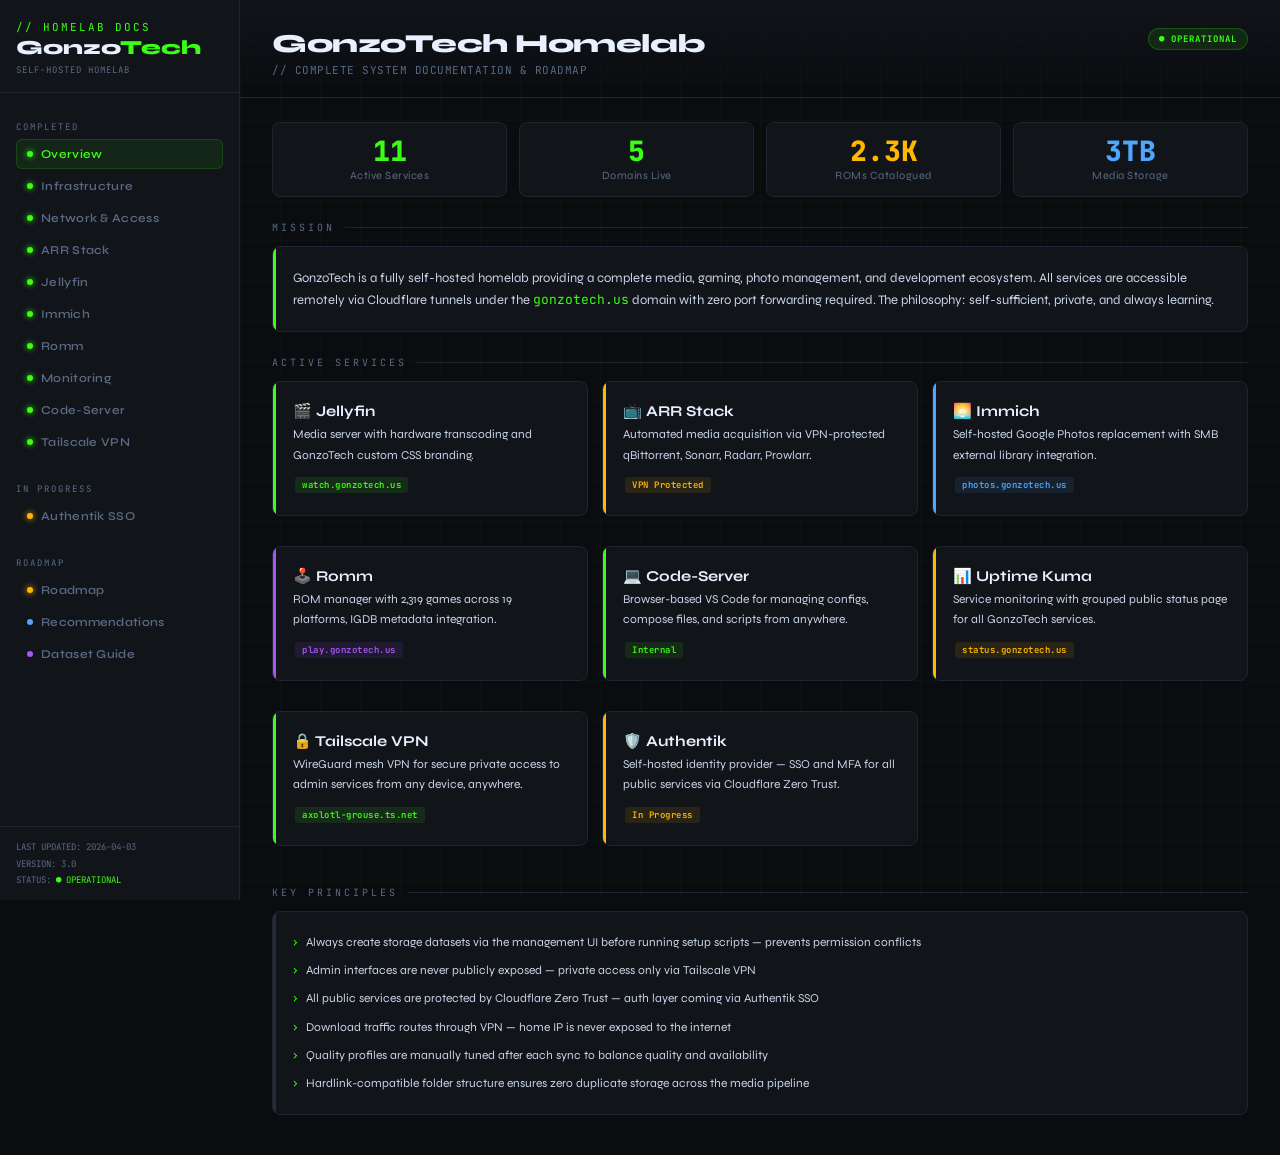
==== index.html @ 6c5a2a6c "Update Tailscale VPN details in index.html" ====
<!DOCTYPE html>
<html>
<head>
<meta charset="UTF-8">
<style>
  @import url('https://fonts.googleapis.com/css2?family=JetBrains+Mono:wght@300;400;600;700&family=Syne:wght@400;600;700;800&display=swap');

  :root {
    --bg: #0a0c10;
    --surface: #111419;
    --surface2: #181c23;
    --border: #1e2430;
    --border2: #252d3d;
    --green: #39ff14;
    --green-dim: #1a7a06;
    --amber: #ffb700;
    --amber-dim: #7a5500;
    --blue: #4da6ff;
    --blue-dim: #1a4a7a;
    --red: #ff4757;
    --purple: #a855f7;
    --text: #c9d4e8;
    --text-dim: #5a6a85;
    --text-bright: #e8f0ff;
    --radius: 6px;
  }

  * { margin: 0; padding: 0; box-sizing: border-box; }
  
  body {
    background: var(--bg);
    color: var(--text);
    font-family: 'Syne', sans-serif;
    min-height: 100vh;
    overflow-x: hidden;
  }

  body::before {
    content: '';
    position: fixed;
    inset: 0;
    background-image: 
      linear-gradient(rgba(61,255,20,0.03) 1px, transparent 1px),
      linear-gradient(90deg, rgba(61,255,20,0.03) 1px, transparent 1px);
    background-size: 40px 40px;
    pointer-events: none;
    z-index: 0;
  }

  .layout {
    display: flex;
    min-height: 100vh;
    position: relative;
    z-index: 1;
  }

  .sidebar {
    width: 240px;
    flex-shrink: 0;
    background: var(--surface);
    border-right: 1px solid var(--border);
    display: flex;
    flex-direction: column;
    position: sticky;
    top: 0;
    height: 100vh;
    overflow-y: auto;
  }

  .logo-block {
    padding: 20px 16px 16px;
    border-bottom: 1px solid var(--border);
  }

  .logo-text {
    font-family: 'JetBrains Mono', monospace;
    font-size: 11px;
    color: var(--green);
    letter-spacing: 2px;
    text-transform: uppercase;
    margin-bottom: 4px;
  }

  .logo-title {
    font-size: 20px;
    font-weight: 800;
    color: var(--text-bright);
    line-height: 1;
  }

  .logo-title span { color: var(--green); }

  .logo-sub {
    font-family: 'JetBrains Mono', monospace;
    font-size: 9px;
    color: var(--text-dim);
    margin-top: 6px;
    letter-spacing: 1px;
  }

  .hw-badge {
    margin: 12px 16px 0;
    background: var(--surface2);
    border: 1px solid var(--border2);
    border-radius: var(--radius);
    padding: 8px 10px;
    font-family: 'JetBrains Mono', monospace;
    font-size: 9px;
    color: var(--amber);
    letter-spacing: 0.5px;
    line-height: 1.6;
  }

  .nav-section { padding: 16px 16px 0; }

  .nav-label {
    font-family: 'JetBrains Mono', monospace;
    font-size: 9px;
    color: var(--text-dim);
    letter-spacing: 2px;
    text-transform: uppercase;
    margin-bottom: 6px;
  }

  .nav-item {
    display: flex;
    align-items: center;
    gap: 8px;
    padding: 7px 10px;
    border-radius: var(--radius);
    cursor: pointer;
    font-size: 12px;
    font-weight: 600;
    color: var(--text-dim);
    transition: all 0.15s;
    margin-bottom: 2px;
    letter-spacing: 0.3px;
    border: 1px solid transparent;
  }

  .nav-item:hover { background: var(--surface2); color: var(--text); }
  .nav-item.active { background: rgba(57,255,20,0.08); color: var(--green); border-color: rgba(57,255,20,0.15); }

  .nav-dot { width: 6px; height: 6px; border-radius: 50%; flex-shrink: 0; }
  .dot-green { background: var(--green); box-shadow: 0 0 6px var(--green); }
  .dot-amber { background: var(--amber); box-shadow: 0 0 6px var(--amber); }
  .dot-blue { background: var(--blue); }
  .dot-purple { background: var(--purple); }

  .sidebar-footer {
    margin-top: auto;
    padding: 12px 16px;
    border-top: 1px solid var(--border);
    font-family: 'JetBrains Mono', monospace;
    font-size: 9px;
    color: var(--text-dim);
    line-height: 1.8;
  }

  .main { flex: 1; overflow-y: auto; }

  .page { display: none; animation: fadeIn 0.2s ease; }
  .page.active { display: block; }

  @keyframes fadeIn { from { opacity: 0; transform: translateY(4px); } to { opacity: 1; transform: translateY(0); } }

  .page-header {
    padding: 28px 32px 20px;
    border-bottom: 1px solid var(--border);
    background: linear-gradient(180deg, var(--surface) 0%, transparent 100%);
    display: flex;
    align-items: flex-start;
    justify-content: space-between;
  }

  .page-title { font-size: 26px; font-weight: 800; color: var(--text-bright); letter-spacing: -0.5px; }
  .page-subtitle { font-family: 'JetBrains Mono', monospace; font-size: 11px; color: var(--text-dim); margin-top: 4px; letter-spacing: 0.5px; }

  .status-chip {
    display: inline-flex;
    align-items: center;
    gap: 5px;
    padding: 4px 10px;
    border-radius: 20px;
    font-family: 'JetBrains Mono', monospace;
    font-size: 9px;
    letter-spacing: 1px;
    text-transform: uppercase;
    font-weight: 700;
  }

  .chip-complete { background: rgba(57,255,20,0.1); color: var(--green); border: 1px solid rgba(57,255,20,0.2); }
  .chip-wip { background: rgba(255,183,0,0.1); color: var(--amber); border: 1px solid rgba(255,183,0,0.2); }
  .chip-planned { background: rgba(77,166,255,0.1); color: var(--blue); border: 1px solid rgba(77,166,255,0.2); }

  .content { padding: 24px 32px; }

  .card {
    background: var(--surface);
    border: 1px solid var(--border);
    border-radius: 8px;
    padding: 20px;
    margin-bottom: 16px;
    position: relative;
    overflow: hidden;
  }

  .card::before {
    content: '';
    position: absolute;
    left: 0; top: 0; bottom: 0;
    width: 3px;
    background: var(--green);
  }

  .card.amber::before { background: var(--amber); }
  .card.blue::before { background: var(--blue); }
  .card.purple::before { background: var(--purple); }
  .card.red::before { background: var(--red); }
  .card.dim::before { background: var(--border2); }

  .card-title { font-size: 15px; font-weight: 700; color: var(--text-bright); margin-bottom: 4px; display: flex; align-items: center; gap: 8px; }
  .card-meta { font-family: 'JetBrains Mono', monospace; font-size: 10px; color: var(--text-dim); margin-bottom: 12px; letter-spacing: 0.5px; }
  .card-body { font-size: 13px; line-height: 1.7; color: var(--text); }

  .code-block {
    background: #080a0d;
    border: 1px solid var(--border2);
    border-radius: var(--radius);
    padding: 14px 16px;
    font-family: 'JetBrains Mono', monospace;
    font-size: 11px;
    color: #a8ff78;
    line-height: 1.8;
    margin: 10px 0;
    overflow-x: auto;
  }

  .code-block .comment { color: var(--text-dim); }
  .code-block .cmd { color: var(--green); }
  .code-block .val { color: var(--amber); }
  .code-block .key { color: var(--blue); }

  .grid-2 { display: grid; grid-template-columns: 1fr 1fr; gap: 14px; }
  .grid-3 { display: grid; grid-template-columns: 1fr 1fr 1fr; gap: 14px; }

  .spec-table { width: 100%; border-collapse: collapse; margin-top: 10px; }
  .spec-table tr { border-bottom: 1px solid var(--border); }
  .spec-table tr:last-child { border-bottom: none; }
  .spec-table td { padding: 8px 4px; font-size: 12px; vertical-align: top; }
  .spec-table td:first-child { font-family: 'JetBrains Mono', monospace; font-size: 10px; color: var(--text-dim); width: 35%; letter-spacing: 0.5px; }
  .spec-table td:last-child { color: var(--text-bright); font-weight: 600; }

  .steps { list-style: none; counter-reset: step; }
  .steps li { counter-increment: step; display: flex; gap: 12px; align-items: flex-start; margin-bottom: 10px; font-size: 13px; line-height: 1.6; }
  .steps li::before {
    content: counter(step);
    background: rgba(57,255,20,0.12);
    color: var(--green);
    border: 1px solid rgba(57,255,20,0.25);
    font-family: 'JetBrains Mono', monospace;
    font-size: 10px;
    font-weight: 700;
    min-width: 22px;
    height: 22px;
    border-radius: 4px;
    display: flex;
    align-items: center;
    justify-content: center;
    flex-shrink: 0;
    margin-top: 1px;
  }

  .tag { display: inline-block; padding: 2px 7px; border-radius: 3px; font-family: 'JetBrains Mono', monospace; font-size: 9px; letter-spacing: 0.5px; margin: 2px; font-weight: 600; }
  .tag-green { background: rgba(57,255,20,0.1); color: var(--green); }
  .tag-amber { background: rgba(255,183,0,0.1); color: var(--amber); }
  .tag-blue { background: rgba(77,166,255,0.1); color: var(--blue); }
  .tag-purple { background: rgba(168,85,247,0.1); color: var(--purple); }
  .tag-red { background: rgba(255,71,87,0.1); color: var(--red); }

  .roadmap-item { display: flex; gap: 16px; margin-bottom: 20px; position: relative; }
  .roadmap-item::before { content: ''; position: absolute; left: 11px; top: 28px; bottom: -12px; width: 1px; background: var(--border2); }
  .roadmap-item:last-child::before { display: none; }
  .roadmap-icon { width: 24px; height: 24px; border-radius: 50%; flex-shrink: 0; display: flex; align-items: center; justify-content: center; font-size: 10px; margin-top: 2px; z-index: 1; }
  .icon-done { background: rgba(57,255,20,0.15); border: 1px solid var(--green); color: var(--green); }
  .icon-next { background: rgba(255,183,0,0.15); border: 1px solid var(--amber); color: var(--amber); }
  .icon-future { background: var(--surface2); border: 1px solid var(--border2); color: var(--text-dim); }
  .roadmap-content { flex: 1; }
  .roadmap-title { font-size: 14px; font-weight: 700; color: var(--text-bright); margin-bottom: 3px; }
  .roadmap-desc { font-size: 12px; color: var(--text-dim); line-height: 1.6; }

  .section-divider {
    font-family: 'JetBrains Mono', monospace;
    font-size: 10px;
    color: var(--text-dim);
    letter-spacing: 3px;
    text-transform: uppercase;
    margin: 24px 0 12px;
    display: flex;
    align-items: center;
    gap: 10px;
  }
  .section-divider::after { content: ''; flex: 1; height: 1px; background: var(--border); }

  .domain-row { display: flex; align-items: center; padding: 8px 12px; border-radius: var(--radius); margin-bottom: 4px; background: var(--surface2); border: 1px solid var(--border); gap: 12px; font-size: 12px; }
  .domain-url { font-family: 'JetBrains Mono', monospace; color: var(--green); font-size: 11px; flex: 1; }
  .domain-svc { color: var(--text-dim); font-size: 11px; }
  .live-dot { width: 7px; height: 7px; border-radius: 50%; background: var(--green); box-shadow: 0 0 8px var(--green); flex-shrink: 0; animation: pulse 2s infinite; }
  @keyframes pulse { 0%,100%{ opacity:1; } 50%{ opacity:0.4; } }

  .stat-row { display: flex; gap: 12px; margin-bottom: 16px; }
  .stat-card { flex: 1; background: var(--surface); border: 1px solid var(--border); border-radius: 8px; padding: 14px 16px; text-align: center; }
  .stat-val { font-size: 28px; font-weight: 800; color: var(--green); font-family: 'JetBrains Mono', monospace; line-height: 1; }
  .stat-label { font-size: 11px; color: var(--text-dim); margin-top: 4px; letter-spacing: 0.5px; }

  .info-box { background: rgba(77,166,255,0.06); border: 1px solid rgba(77,166,255,0.2); border-radius: var(--radius); padding: 12px 14px; font-size: 12px; line-height: 1.7; color: var(--text); margin: 10px 0; }
  .info-box .info-label { font-family: 'JetBrains Mono', monospace; font-size: 9px; color: var(--blue); letter-spacing: 2px; text-transform: uppercase; margin-bottom: 5px; }

  .warn-box { background: rgba(255,183,0,0.06); border: 1px solid rgba(255,183,0,0.2); border-radius: var(--radius); padding: 12px 14px; font-size: 12px; line-height: 1.7; color: var(--text); margin: 10px 0; }
  .warn-box .warn-label { font-family: 'JetBrains Mono', monospace; font-size: 9px; color: var(--amber); letter-spacing: 2px; text-transform: uppercase; margin-bottom: 5px; }

  ::-webkit-scrollbar { width: 5px; }
  ::-webkit-scrollbar-track { background: transparent; }
  ::-webkit-scrollbar-thumb { background: var(--border2); border-radius: 3px; }
</style>
</head>
<body>

<div class="layout">

  <!-- SIDEBAR -->
  <nav class="sidebar">
    <div class="logo-block">
      <div class="logo-text">// HOMELAB DOCS</div>
      <div class="logo-title">Gonzo<span>Tech</span></div>
      <div class="logo-sub">SELF-HOSTED HOMELAB</div>
    </div>

    <div class="nav-section" style="margin-top:12px;">
      <div class="nav-label">Completed</div>
      <div class="nav-item active" onclick="showPage('overview', this)"><div class="nav-dot dot-green"></div>Overview</div>
      <div class="nav-item" onclick="showPage('infrastructure', this)"><div class="nav-dot dot-green"></div>Infrastructure</div>
      <div class="nav-item" onclick="showPage('network', this)"><div class="nav-dot dot-green"></div>Network &amp; Access</div>
      <div class="nav-item" onclick="showPage('arrstack', this)"><div class="nav-dot dot-green"></div>ARR Stack</div>
      <div class="nav-item" onclick="showPage('jellyfin', this)"><div class="nav-dot dot-green"></div>Jellyfin</div>
      <div class="nav-item" onclick="showPage('immich', this)"><div class="nav-dot dot-green"></div>Immich</div>
      <div class="nav-item" onclick="showPage('romm', this)"><div class="nav-dot dot-green"></div>Romm</div>
      <div class="nav-item" onclick="showPage('monitoring', this)"><div class="nav-dot dot-green"></div>Monitoring</div>
      <div class="nav-item" onclick="showPage('codeserver', this)"><div class="nav-dot dot-green"></div>Code-Server</div>
      <div class="nav-item" onclick="showPage('tailscale', this)"><div class="nav-dot dot-green"></div>Tailscale VPN</div>
    </div>

    <div class="nav-section" style="margin-top:8px;">
      <div class="nav-label">In Progress</div>
      <div class="nav-item" onclick="showPage('authentik', this)"><div class="nav-dot dot-amber"></div>Authentik SSO</div>
    </div>

    <div class="nav-section" style="margin-top:8px;">
      <div class="nav-label">Roadmap</div>
      <div class="nav-item" onclick="showPage('roadmap', this)"><div class="nav-dot dot-amber"></div>Roadmap</div>
      <div class="nav-item" onclick="showPage('recommendations', this)"><div class="nav-dot dot-blue"></div>Recommendations</div>
      <div class="nav-item" onclick="showPage('datasets', this)"><div class="nav-dot dot-purple"></div>Dataset Guide</div>
    </div>

    <div class="sidebar-footer">
      LAST UPDATED: 2026-04-03<br>
      VERSION: 3.0<br>
      STATUS: <span style="color:var(--green)">● OPERATIONAL</span>
    </div>
  </nav>

  <!-- MAIN -->
  <main class="main">

    <!-- OVERVIEW -->
    <div id="page-overview" class="page active">
      <div class="page-header">
        <div>
          <div class="page-title">GonzoTech Homelab</div>
          <div class="page-subtitle">// COMPLETE SYSTEM DOCUMENTATION &amp; ROADMAP</div>
        </div>
        <span class="status-chip chip-complete">● OPERATIONAL</span>
      </div>
      <div class="content">
        <div class="stat-row">
          <div class="stat-card"><div class="stat-val">11</div><div class="stat-label">Active Services</div></div>
          <div class="stat-card"><div class="stat-val">5</div><div class="stat-label">Domains Live</div></div>
          <div class="stat-card"><div class="stat-val" style="color:var(--amber)">2.3K</div><div class="stat-label">ROMs Catalogued</div></div>
          <div class="stat-card"><div class="stat-val" style="color:var(--blue)">3TB</div><div class="stat-label">Media Storage</div></div>
        </div>

        <div class="section-divider">Mission</div>
        <div class="card">
          <div class="card-body">GonzoTech is a fully self-hosted homelab providing a complete media, gaming, photo management, and development ecosystem. All services are accessible remotely via Cloudflare tunnels under the <span style="color:var(--green);font-family:'JetBrains Mono',monospace">gonzotech.us</span> domain with zero port forwarding required. The philosophy: self-sufficient, private, and always learning.</div>
        </div>

        <div class="section-divider">Active Services</div>
        <div class="grid-3">
          <div class="card"><div class="card-title">🎬 Jellyfin</div><div class="card-body" style="font-size:12px;">Media server with hardware transcoding and GonzoTech custom CSS branding.</div><div style="margin-top:8px"><span class="tag tag-green">watch.gonzotech.us</span></div></div>
          <div class="card amber"><div class="card-title">📺 ARR Stack</div><div class="card-body" style="font-size:12px;">Automated media acquisition via VPN-protected qBittorrent, Sonarr, Radarr, Prowlarr.</div><div style="margin-top:8px"><span class="tag tag-amber">VPN Protected</span></div></div>
          <div class="card blue"><div class="card-title">🌅 Immich</div><div class="card-body" style="font-size:12px;">Self-hosted Google Photos replacement with SMB external library integration.</div><div style="margin-top:8px"><span class="tag tag-blue">photos.gonzotech.us</span></div></div>
          <div class="card purple"><div class="card-title">🕹️ Romm</div><div class="card-body" style="font-size:12px;">ROM manager with 2,319 games across 19 platforms, IGDB metadata integration.</div><div style="margin-top:8px"><span class="tag tag-purple">play.gonzotech.us</span></div></div>
          <div class="card"><div class="card-title">💻 Code-Server</div><div class="card-body" style="font-size:12px;">Browser-based VS Code for managing configs, compose files, and scripts from anywhere.</div><div style="margin-top:8px"><span class="tag tag-green">Internal</span></div></div>
          <div class="card amber"><div class="card-title">📊 Uptime Kuma</div><div class="card-body" style="font-size:12px;">Service monitoring with grouped public status page for all GonzoTech services.</div><div style="margin-top:8px"><span class="tag tag-amber">status.gonzotech.us</span></div></div>
          <div class="card"><div class="card-title">🔒 Tailscale VPN</div><div class="card-body" style="font-size:12px;">WireGuard mesh VPN for secure private access to admin services from any device, anywhere.</div><div style="margin-top:8px"><span class="tag tag-green">axolotl-grouse.ts.net</span></div></div>
          <div class="card amber"><div class="card-title">🛡️ Authentik</div><div class="card-body" style="font-size:12px;">Self-hosted identity provider — SSO and MFA for all public services via Cloudflare Zero Trust.</div><div style="margin-top:8px"><span class="tag tag-amber">In Progress</span></div></div>
        </div>

        <div class="section-divider">Key Principles</div>
        <div class="card dim">
          <div class="card-body">
            <ul style="list-style:none;display:flex;flex-direction:column;gap:8px;">
              <li style="display:flex;gap:8px;font-size:12px;"><span style="color:var(--green)">›</span> Always create storage datasets via the management UI before running setup scripts — prevents permission conflicts</li>
              <li style="display:flex;gap:8px;font-size:12px;"><span style="color:var(--green)">›</span> Admin interfaces are never publicly exposed — private access only via Tailscale VPN</li>
              <li style="display:flex;gap:8px;font-size:12px;"><span style="color:var(--green)">›</span> All public services are protected by Cloudflare Zero Trust — auth layer coming via Authentik SSO</li>
              <li style="display:flex;gap:8px;font-size:12px;"><span style="color:var(--green)">›</span> Download traffic routes through VPN — home IP is never exposed to the internet</li>
              <li style="display:flex;gap:8px;font-size:12px;"><span style="color:var(--green)">›</span> Quality profiles are manually tuned after each sync to balance quality and availability</li>
              <li style="display:flex;gap:8px;font-size:12px;"><span style="color:var(--green)">›</span> Hardlink-compatible folder structure ensures zero duplicate storage across the media pipeline</li>
            </ul>
          </div>
        </div>
      </div>
    </div>

    <!-- INFRASTRUCTURE -->
    <div id="page-infrastructure" class="page">
      <div class="page-header">
        <div><div class="page-title">Infrastructure</div><div class="page-subtitle">// HARDWARE · STORAGE · DOCKER</div></div>
        <span class="status-chip chip-complete">● Complete</span>
      </div>
      <div class="content">
        <div class="section-divider">Hardware</div>
        <div class="grid-2">
          <div class="card">
            <div class="card-title">🖥️ Host System</div>
            <div class="card-meta">SMALL FORM FACTOR NAS BUILD</div>
            <table class="spec-table">
              <tr><td>CPU</td><td>Intel (iGPU hardware transcoding)</td></tr>
              <tr><td>RAM</td><td>16GB DDR4</td></tr>
              <tr><td>NIC</td><td>2.5G Ethernet</td></tr>
              <tr><td>Form Factor</td><td>Small Form Factor (SFF)</td></tr>
            </table>
          </div>
          <div class="card amber">
            <div class="card-title">💾 Storage Pools</div>
            <div class="card-meta">POOL LAYOUT</div>
            <table class="spec-table">
              <tr><td>tank</td><td>3TB HDD — Media &amp; Torrents</td></tr>
              <tr><td>storage</td><td>SSD — App Configs &amp; Fast I/O</td></tr>
              <tr><td>Media Path</td><td>/data/media/</td></tr>
              <tr><td>Torrent Path</td><td>/data/torrents/</td></tr>
              <tr><td>Config Path</td><td>/configs/</td></tr>
            </table>
          </div>
        </div>

        <div class="section-divider">Folder Structure (Hardlink-Compatible)</div>
        <div class="card">
          <div class="card-meta">The hardlink layout ensures qBittorrent seeds while Sonarr/Radarr manage files — no duplicate storage.</div>
          <div class="code-block">
<span class="comment"># Hardlink-compatible media structure on tank pool</span>
/mnt/tank/data/
├── <span class="key">media/</span>
│   ├── movies/          <span class="comment"># Radarr managed</span>
│   └── tv/              <span class="comment"># Sonarr managed</span>
└── <span class="key">torrents/</span>
    ├── movies/          <span class="comment"># qBittorrent downloads</span>
    └── tv/

<span class="comment"># Config storage on SSD pool</span>
/mnt/storage/configs/
├── jellyfin/
├── sonarr/
├── radarr/
├── prowlarr/
├── qbittorrent/
├── immich/
├── romm/
├── code-server/
└── uptime-kuma/
          </div>
          <div class="info-box">
            <div class="info-label">💡 Why Hardlinks Matter</div>
            When qBittorrent finishes a download, Sonarr/Radarr create a hardlink instead of copying the file. The "copy" in /media/ and the original in /torrents/ share the same disk blocks — you get two directory entries for the price of one file. Seeding continues while your library is organized.
          </div>
        </div>

        <div class="section-divider">Docker Stack Manager</div>
        <div class="card blue">
          <div class="card-title">🐋 Dockge</div>
          <div class="card-meta">PRIMARY CONTAINER MANAGEMENT PLATFORM</div>
          <div class="card-body">Dockge is the preferred stack manager for all GonzoTech containers. It provides a clean web UI for managing docker-compose stacks, viewing logs, and controlling containers. All services are defined as compose stacks and managed through Dockge unless a service has compelling reasons to run bare metal.</div>
        </div>
      </div>
    </div>

    <!-- NETWORK -->
    <div id="page-network" class="page">
      <div class="page-header">
        <div><div class="page-title">Network &amp; Access</div><div class="page-subtitle">// CLOUDFLARE TUNNELS · DNS · DOMAINS</div></div>
        <span class="status-chip chip-complete">● Complete</span>
      </div>
      <div class="content">
        <div class="section-divider">Active Domains</div>
        <div class="card">
          <div class="card-meta">All services exposed via Cloudflare Zero Trust tunnels — no port forwarding required on the router</div>
          <div style="margin-top:10px">
            <div class="domain-row"><div class="live-dot"></div><div class="domain-url">watch.gonzotech.us</div><div class="domain-svc">→ Jellyfin</div><span class="tag tag-green">Media</span></div>
            <div class="domain-row"><div class="live-dot"></div><div class="domain-url">requests.gonzotech.us</div><div class="domain-svc">→ Seerr</div><span class="tag tag-blue">Requests</span></div>
            <div class="domain-row"><div class="live-dot"></div><div class="domain-url">photos.gonzotech.us</div><div class="domain-svc">→ Immich</div><span class="tag tag-blue">Photos</span></div>
            <div class="domain-row"><div class="live-dot"></div><div class="domain-url">play.gonzotech.us</div><div class="domain-svc">→ Romm</div><span class="tag tag-purple">Gaming</span></div>
            <div class="domain-row"><div class="live-dot"></div><div class="domain-url">status.gonzotech.us</div><div class="domain-svc">→ Uptime Kuma</div><span class="tag tag-amber">Monitoring</span></div>
            <div class="domain-row"><div class="nav-dot dot-amber" style="animation:pulse 2s infinite"></div><div class="domain-url">auth.gonzotech.us</div><div class="domain-svc">→ Authentik SSO</div><span class="tag tag-amber">In Progress</span></div>
          </div>
        </div>

        <div class="section-divider">How Cloudflare Tunnels Work</div>
        <div class="card blue">
          <div class="card-body" style="font-size:13px;">A <strong style="color:var(--text-bright)">Cloudflare Tunnel</strong> creates an outbound-only encrypted connection from the homelab server to Cloudflare's edge. Internet traffic hits Cloudflare first, then routes through the tunnel — the home IP is never exposed and no firewall ports need to be opened.</div>
        </div>

        <div class="section-divider">Docker DNS Fix for Cloudflare Domains</div>
        <div class="warn-box">
          <div class="warn-label">⚠️ Important</div>
          By default, Docker containers use the host's DNS resolver, which may not resolve Cloudflare-managed custom domains internally. Always add explicit DNS servers to compose stacks that need to reach other services by domain name.
        </div>
        <div class="code-block">
<span class="comment"># Add to any service that needs to resolve gonzotech.us internally</span>
<span class="key">services:</span>
  your-service:
    dns:
      - <span class="val">1.1.1.1</span>
      - <span class="val">8.8.8.8</span>
        </div>
      </div>
    </div>

    <!-- ARR STACK -->
    <div id="page-arrstack" class="page">
      <div class="page-header">
        <div><div class="page-title">ARR Stack</div><div class="page-subtitle">// AUTOMATED MEDIA ACQUISITION PIPELINE</div></div>
        <span class="status-chip chip-complete">● Complete</span>
      </div>
      <div class="content">
        <div class="section-divider">Pipeline Overview</div>
        <div class="card amber">
          <div class="card-body" style="font-size:13px;">Seerr → Sonarr/Radarr → Prowlarr → qBittorrent → <em>through Gluetun VPN tunnel</em> → Download → Hardlink to /media/ → Jellyfin picks up automatically</div>
        </div>

        <div class="section-divider">Services</div>
        <div class="grid-2">
          <div class="card">
            <div class="card-title">🔒 VPN Gateway</div>
            <div class="card-meta">ALL DOWNLOAD TRAFFIC VPN-PROTECTED</div>
            <div class="card-body" style="font-size:12px;">All download traffic routes through a VPN gateway container. qBittorrent and other download services use the VPN's network namespace, meaning they can only access the internet through the encrypted tunnel.</div>
            <div style="margin-top:8px"><span class="tag tag-green">network_mode: service:vpn</span></div>
          </div>
          <div class="card">
            <div class="card-title">⬇️ qBittorrent</div>
            <div class="card-meta">DOWNLOAD CLIENT</div>
            <div class="card-body" style="font-size:12px;">Runs on Gluetun's network. All traffic is VPN-protected. Configured with the hardlink-compatible folder structure so downloads land in /torrents/ and Sonarr/Radarr hardlink to /media/.</div>
            <div style="margin-top:8px"><span class="tag tag-green">network_mode: service:gluetun</span></div>
          </div>
          <div class="card blue">
            <div class="card-title">🔍 Prowlarr</div>
            <div class="card-meta">INDEXER MANAGER</div>
            <div class="card-body" style="font-size:12px;">Central indexer hub that syncs trackers to both Sonarr and Radarr. Manages all tracker credentials in one place rather than duplicating across arr apps.</div>
          </div>
          <div class="card blue">
            <div class="card-title">🕷️ FlareSolverr</div>
            <div class="card-meta">CLOUDFLARE BYPASS</div>
            <div class="card-body" style="font-size:12px;">Solves Cloudflare challenges for indexers that use bot protection. Prowlarr routes requests through FlareSolverr when needed to access protected tracker sites.</div>
          </div>
          <div class="card">
            <div class="card-title">📡 Sonarr</div>
            <div class="card-meta">TV SERIES MANAGER · TRaSH: WEB-1080p</div>
            <div class="card-body" style="font-size:12px;">Monitors and automatically downloads TV shows. Quality profile synced from TRaSH Guides via Recyclarr.</div>
          </div>
          <div class="card">
            <div class="card-title">🎬 Radarr</div>
            <div class="card-meta">MOVIE MANAGER · TRaSH: HD Bluray + WEB</div>
            <div class="card-body" style="font-size:12px;">Monitors and automatically downloads movies. Quality profile synced from TRaSH Guides via Recyclarr.</div>
          </div>
        </div>

        <div class="section-divider">Recyclarr (TRaSH Guides Sync)</div>
        <div class="card purple">
          <div class="card-title">♻️ Recyclarr</div>
          <div class="card-body" style="font-size:12px;">Automatically syncs TRaSH Guide quality profiles and custom formats to Sonarr and Radarr. Keeps quality settings current without manual maintenance.</div>
          <div class="code-block" style="margin-top:10px;font-size:10px;">
<span class="comment"># Key tuning applied after initial sync:</span>
<span class="comment"># - Minimum custom format score: -10000 (broader compatibility)</span>
<span class="comment"># - Quality size minimums lowered (prevents blocking smaller releases)</span>
<span class="comment"># - YTS releases: acceptable despite LQ flag for certain content</span>
          </div>
          <div class="warn-box" style="margin-top:10px;">
            <div class="warn-label">⚠️ Post-Sync Required</div>
            Always review quality profile settings after a Recyclarr sync. Default TRaSH profiles can block common releases with oversized minimum file size thresholds and strict custom format scoring.
          </div>
        </div>
      </div>
    </div>

    <!-- JELLYFIN -->
    <div id="page-jellyfin" class="page">
      <div class="page-header">
        <div><div class="page-title">Jellyfin</div><div class="page-subtitle">// SELF-HOSTED MEDIA SERVER · watch.gonzotech.us</div></div>
        <span class="status-chip chip-complete">● Complete</span>
      </div>
      <div class="content">
        <div class="grid-2">
          <div class="card">
            <div class="card-title">⚡ Intel QuickSync</div>
            <div class="card-meta">HARDWARE TRANSCODING</div>
            <div class="card-body" style="font-size:12px;">The integrated GPU handles hardware-accelerated video transcoding via Intel QuickSync. This offloads H.264/H.265 transcoding from the CPU, allowing multiple simultaneous streams without taxing the system.</div>
            <div class="code-block" style="margin-top:10px;font-size:10px;">
<span class="comment"># Device passthrough in compose:</span>
devices:
  - <span class="val">/dev/dri/renderD128:/dev/dri/renderD128</span>
group_add:
  - <span class="val">"109"</span> <span class="comment"># render group</span>
            </div>
          </div>
          <div class="card amber">
            <div class="card-title">🎨 GonzoTech Branding</div>
            <div class="card-meta">CUSTOM CSS THEME</div>
            <div class="card-body" style="font-size:12px;">Custom CSS applied to the Jellyfin interface to give it a GonzoTech branded look and feel. Applied via Jellyfin's Custom CSS setting in Dashboard → General.</div>
          </div>
        </div>

        <div class="section-divider">Installed Plugins</div>
        <div class="card">
          <div class="card-title">🔌 Intro Skipper</div>
          <div class="card-meta">AUTO SKIP INTROS &amp; CREDITS</div>
          <div class="card-body" style="font-size:12px;">Automatically detects and enables skipping of TV show intros and credit sequences. Analyzes audio fingerprints to detect repeated segments across episodes, then adds skip buttons (or auto-skips) in the Jellyfin player.</div>
        </div>

        <div class="section-divider">Library Structure</div>
        <div class="code-block">
/mnt/tank/data/media/
├── movies/     <span class="comment"># Radarr drops here → Jellyfin Movies library</span>
└── tv/         <span class="comment"># Sonarr drops here → Jellyfin TV Shows library</span>
        </div>
      </div>
    </div>

    <!-- IMMICH -->
    <div id="page-immich" class="page">
      <div class="page-header">
        <div><div class="page-title">Immich</div><div class="page-subtitle">// SELF-HOSTED PHOTO MANAGEMENT · photos.gonzotech.us</div></div>
        <span class="status-chip chip-complete">● Complete</span>
      </div>
      <div class="content">
        <div class="card blue">
          <div class="card-title">🌅 Immich Overview</div>
          <div class="card-body">A self-hosted Google Photos alternative with facial recognition, smart search, mobile backup apps, and an album-sharing system. Running in Docker via Dockge with an SMB external library connected to enable browsing of existing photo collections without re-importing.</div>
        </div>

        <div class="section-divider">Configuration</div>
        <div class="grid-2">
          <div class="card">
            <div class="card-title">📁 SMB External Library</div>
            <div class="card-body" style="font-size:12px;">An external library is connected via SMB share, allowing Immich to index and serve photos that live on a network share without physically moving or copying them into the Immich data directory.</div>
          </div>
          <div class="card">
            <div class="card-title">🐋 Stack Components</div>
            <div class="card-body" style="font-size:12px;">
              <span class="tag tag-blue">immich-server</span>
              <span class="tag tag-blue">immich-microservices</span>
              <span class="tag tag-blue">immich-machine-learning</span>
              <span class="tag tag-blue">redis</span>
              <span class="tag tag-blue">postgres</span>
            </div>
          </div>
        </div>

        <div class="section-divider">Mobile Backup Setup</div>
        <div class="info-box">
          <div class="info-label">📱 iOS / Android App</div>
          Install the Immich mobile app and point it to <code style="font-family:'JetBrains Mono',monospace">https://photos.gonzotech.us</code>. Enable automatic background upload to back up all phone photos directly to your homelab — no Google/iCloud required.
        </div>
      </div>
    </div>

    <!-- ROMM -->
    <div id="page-romm" class="page">
      <div class="page-header">
        <div><div class="page-title">Romm</div><div class="page-subtitle">// ROM MANAGER &amp; GAME LIBRARY · play.gonzotech.us</div></div>
        <span class="status-chip chip-complete">● Complete</span>
      </div>
      <div class="content">
        <div class="stat-row">
          <div class="stat-card"><div class="stat-val" style="color:var(--purple)">2,319</div><div class="stat-label">Games Catalogued</div></div>
          <div class="stat-card"><div class="stat-val" style="color:var(--purple)">19</div><div class="stat-label">Platforms</div></div>
          <div class="stat-card"><div class="stat-val" style="color:var(--green)">✓</div><div class="stat-label">IGDB Connected</div></div>
        </div>
        <div class="card purple">
          <div class="card-title">🕹️ Romm Overview</div>
          <div class="card-body">A beautiful self-hosted ROM manager that automatically fetches metadata, cover art, screenshots, and descriptions from IGDB. Supports web-based emulation via EmulatorJS, allowing games to be played directly in the browser.</div>
        </div>

        <div class="section-divider">Setup Details</div>
        <div class="grid-2">
          <div class="card purple">
            <div class="card-title">🗄️ Database</div>
            <div class="card-meta">MARIADB BACKEND</div>
            <div class="card-body" style="font-size:12px;">Romm uses MariaDB for its database backend. The MariaDB container runs in the same Dockge stack as Romm, connected via an internal Docker network.</div>
          </div>
          <div class="card purple">
            <div class="card-title">🎮 IGDB API</div>
            <div class="card-meta">TWITCH DEVELOPER PORTAL</div>
            <div class="card-body" style="font-size:12px;">Metadata and cover art are fetched from IGDB (Internet Games Database). API credentials obtained via the Twitch Developer Portal. Client ID and Client Secret configured in Romm settings.</div>
          </div>
        </div>
      </div>
    </div>

    <!-- MONITORING -->
    <div id="page-monitoring" class="page">
      <div class="page-header">
        <div><div class="page-title">Monitoring</div><div class="page-subtitle">// UPTIME KUMA · status.gonzotech.us</div></div>
        <span class="status-chip chip-complete">● Complete</span>
      </div>
      <div class="content">
        <div class="card amber">
          <div class="card-title">📊 Uptime Kuma</div>
          <div class="card-body">Self-hosted uptime monitoring with a public status page. All GonzoTech services are tracked and grouped by category. Alerts can be configured for downtime notifications via various channels (Discord, Telegram, email, etc.).</div>
        </div>

        <div class="section-divider">Monitored Services</div>
        <div class="grid-2">
          <div class="card">
            <div class="card-body" style="font-size:12px;">
              <div style="margin-bottom:6px"><span class="tag tag-green">● Jellyfin</span> watch.gonzotech.us</div>
              <div style="margin-bottom:6px"><span class="tag tag-green">● Seerr</span> requests.gonzotech.us</div>
              <div style="margin-bottom:6px"><span class="tag tag-green">● Immich</span> photos.gonzotech.us</div>
              <div style="margin-bottom:6px"><span class="tag tag-purple">● Romm</span> play.gonzotech.us</div>
              <div style="margin-bottom:6px"><span class="tag tag-amber">● TrueNAS</span> Tailscale VPN</div>
              <div><span class="tag tag-blue">● qBittorrent</span> Internal IP</div>
            </div>
          </div>
          <div class="card">
            <div class="card-title">💡 Internal IP Monitoring</div>
            <div class="card-body" style="font-size:12px;">Services that don't resolve via Cloudflare internally (like qBittorrent behind Gluetun) are monitored via their internal Docker IP/port rather than domain name. This is the reliable approach when custom DNS resolution inside Docker is a challenge.</div>
          </div>
        </div>
      </div>
    </div>

    <!-- CODE-SERVER -->
    <div id="page-codeserver" class="page">
      <div class="page-header">
        <div><div class="page-title">Code-Server</div><div class="page-subtitle">// BROWSER VS CODE · DEV ENVIRONMENT</div></div>
        <span class="status-chip chip-complete">● Complete</span>
      </div>
      <div class="content">
        <div class="card blue">
          <div class="card-title">💻 Code-Server Overview</div>
          <div class="card-body">VS Code running in the browser, accessible from any device. Used for editing docker-compose stacks, config files, shell scripts, and general homelab management without needing SSH access or a dedicated machine.</div>
        </div>
        <div class="section-divider">Configuration</div>
        <div class="code-block">
<span class="comment"># Code-Server compose key settings</span>
<span class="key">PUID</span>=<span class="val">1000</span>
<span class="key">PGID</span>=<span class="val">1000</span>
<span class="key">config</span>=/mnt/storage/configs/code-server
        </div>
        <div class="info-box">
          <div class="info-label">💡 Pro Tip</div>
          Mount your entire /mnt/storage/configs/ directory into Code-Server so you can edit any app's compose file or config directly from the browser. Makes homelab management possible from a phone or tablet.
        </div>
      </div>
    </div>

    <!-- DATASET GUIDE -->
    <div id="page-datasets" class="page">
      <div class="page-header">
        <div><div class="page-title">Dataset Guide</div><div class="page-subtitle">// TRUENAS BEST PRACTICES FOR NEW APPS</div></div>
        <span class="status-chip chip-complete">● Reference</span>
      </div>
      <div class="content">
        <div class="info-box">
          <div class="info-label">📌 Golden Rule</div>
          Always create datasets in the Storage UI FIRST, before running any bash scripts to create subfolders or set permissions. Creating datasets via bash can conflict with existing ACLs and cause permission errors.
        </div>

        <div class="section-divider">Step 1 — Create Dataset via TrueNAS UI</div>
        <div class="card">
          <div class="card-body" style="font-size:13px;">
            <ol class="steps">
              <li>Go to <strong style="color:var(--text-bright)">Storage</strong> in the management UI sidebar</li>
              <li>Click the <strong style="color:var(--text-bright)">⋮ (three dots)</strong> next to the pool you want (tank or storage) → <strong>Add Dataset</strong></li>
              <li>Set <strong style="color:var(--text-bright)">Name</strong> — e.g. <code style="font-family:'JetBrains Mono',monospace;color:var(--amber)">appname</code></li>
              <li>Set <strong style="color:var(--text-bright)">Dataset Preset</strong> → <code style="font-family:'JetBrains Mono',monospace;color:var(--amber)">Apps</code></li>
              <li>Leave <strong style="color:var(--text-bright)">ACL Type</strong> as <code style="font-family:'JetBrains Mono',monospace;color:var(--amber)">POSIX</code></li>
              <li>Leave <strong style="color:var(--text-bright)">Compression</strong> as <code style="font-family:'JetBrains Mono',monospace;color:var(--amber)">lz4</code></li>
              <li>Click <strong style="color:var(--text-bright)">Save</strong></li>
            </ol>
          </div>
        </div>

        <div class="section-divider">Step 2 — Bash Setup (After Dataset Created)</div>
        <div class="code-block">
<span class="comment"># Run as root to avoid ACL conflicts</span>
<span class="cmd">sudo su</span>

<span class="comment"># Create subdirectory structure</span>
<span class="cmd">mkdir -p /mnt/storage/configs/myapp</span>

<span class="comment"># Set ownership to match container PUID/PGID</span>
<span class="cmd">chown -R 1000:1000 /mnt/storage/configs/myapp</span>

<span class="comment"># Set permissions</span>
<span class="cmd">chmod -R 755 /mnt/storage/configs/myapp</span>

<span class="comment"># Verify</span>
<span class="cmd">ls -la /mnt/storage/configs/</span>
        </div>

        <div class="section-divider">Dataset Settings Cheat Sheet</div>
        <div class="card">
          <table class="spec-table">
            <tr><td>Compression</td><td>lz4 — Default, great for most uses. Fast + decent ratio.</td></tr>
            <tr><td>ACL Type</td><td>POSIX — Best for Docker containers (matches Linux permissions model)</td></tr>
            <tr><td>Case Sensitivity</td><td>Sensitive — Keep default unless Windows SMB shares need it</td></tr>
            <tr><td>Quota</td><td>Optional — Set on media datasets to prevent runaway disk usage</td></tr>
            <tr><td>Sync</td><td>Standard — Default. "Always" is safer but slower for large writes</td></tr>
            <tr><td>Snapshot Task</td><td>Configure periodic snapshots on config datasets for easy rollback</td></tr>
          </table>
        </div>
      </div>
    </div>

    <!-- ROADMAP -->
    <div id="page-roadmap" class="page">
      <div class="page-header">
        <div><div class="page-title">Roadmap</div><div class="page-subtitle">// UPCOMING PROJECTS &amp; EXPANSIONS</div></div>
        <span class="status-chip chip-wip">◐ In Progress</span>
      </div>
      <div class="content">
        <div class="section-divider">Recently Completed</div>
        <div class="roadmap-item">
          <div class="roadmap-icon icon-done">✓</div>
          <div class="roadmap-content">
            <div class="roadmap-title">Jellyfin Plugin Suite</div>
            <div class="roadmap-desc">Full plugin suite deployed — Intro Skipper, Merge Versions, Open Subtitles, Playback Reporting, Chapter Creator, Jellyfin-Enhanced, File Transformation, InPlayerEpisodePreview. Ultrachromic CSS theme and Trickplay previews active.</div>
            <div style="margin-top:6px"><span class="tag tag-green">Complete</span><span class="tag tag-green">Jellyfin</span></div>
          </div>
        </div>
        <div class="roadmap-item">
          <div class="roadmap-icon icon-done">✓</div>
          <div class="roadmap-content">
            <div class="roadmap-title">Tailscale VPN</div>
            <div class="roadmap-desc">WireGuard mesh VPN deployed. All admin services (storage UI, container manager, download client) moved off public exposure. All devices enrolled on axolotl-grouse.ts.net with MagicDNS and subnet routing active.</div>
            <div style="margin-top:6px"><span class="tag tag-green">Complete 2026-04-03</span><span class="tag tag-green">Security</span></div>
          </div>
        </div>

        <div class="section-divider">In Progress</div>
        <div class="roadmap-item">
          <div class="roadmap-icon icon-next">!</div>
          <div class="roadmap-content">
            <div class="roadmap-title">Authentik SSO</div>
            <div class="roadmap-desc">Self-hosted identity provider deploying as the central auth layer for all public services. Google social login, MFA, and Cloudflare Zero Trust integration. Will protect watch, requests, photos, play, and status subdomains.</div>
            <div style="margin-top:6px"><span class="tag tag-amber">In Progress</span><span class="tag tag-amber">Security</span></div>
          </div>
        </div>
        <div class="roadmap-item">
          <div class="roadmap-icon icon-next">!</div>
          <div class="roadmap-content">
            <div class="roadmap-title">AdGuard Home</div>
            <div class="roadmap-desc">Network-wide ad and tracker blocking via DNS. Stack deployed, router DNS configuration pending.</div>
            <div style="margin-top:6px"><span class="tag tag-amber">In Progress</span><span class="tag tag-amber">DNS</span></div>
          </div>
        </div>
        <div class="roadmap-item">
          <div class="roadmap-icon icon-next">!</div>
          <div class="roadmap-content">
            <div class="roadmap-title">Hardware Upgrade</div>
            <div class="roadmap-desc">Upgrading to a purpose-built NAS case with mATX motherboard, expanded RAM, dedicated GPU for transcoding with AV1 support, PCIe HBA for additional drives in IT mode, and additional storage capacity with ZFS cache SSDs.</div>
            <div style="margin-top:6px"><span class="tag tag-amber">Planned</span><span class="tag tag-amber">Hardware</span></div>
          </div>
        </div>

        <div class="section-divider">Future Projects</div>
        <div class="roadmap-item">
          <div class="roadmap-icon icon-future">○</div>
          <div class="roadmap-content">
            <div class="roadmap-title">Automated Backup Strategy</div>
            <div class="roadmap-desc">Implement 3-2-1 backup: periodic snapshots, off-site backup of config data to cloud (Backblaze B2), and ZFS replication to a second drive. Configs are small enough for free-tier cloud backup.</div>
            <div style="margin-top:6px"><span class="tag tag-blue">Backup</span><span class="tag tag-blue">Resilience</span></div>
          </div>
        </div>
        <div class="roadmap-item">
          <div class="roadmap-icon icon-future">○</div>
          <div class="roadmap-content">
            <div class="roadmap-title">Homepage Dashboard</div>
            <div class="roadmap-desc">A single landing page aggregating all GonzoTech services with live status, quick links, and service info widgets. Integrates with Uptime Kuma, Sonarr, Radarr, and more.</div>
            <div style="margin-top:6px"><span class="tag tag-blue">Dashboard</span><span class="tag tag-blue">UX</span></div>
          </div>
        </div>
        <div class="roadmap-item">
          <div class="roadmap-icon icon-future">○</div>
          <div class="roadmap-content">
            <div class="roadmap-title">Scrutiny — Drive Health Monitoring</div>
            <div class="roadmap-desc">S.M.A.R.T. monitoring dashboard for all drives. Catches early signs of drive failure before data loss. Runs as a Docker container with historical SMART data and failure risk scores.</div>
            <div style="margin-top:6px"><span class="tag tag-blue">Monitoring</span><span class="tag tag-blue">Drives</span></div>
          </div>
        </div>
        <div class="roadmap-item">
          <div class="roadmap-icon icon-future">○</div>
          <div class="roadmap-content">
            <div class="roadmap-title">Home Assistant</div>
            <div class="roadmap-desc">Gold standard self-hosted home automation hub. Integrates with thousands of smart home devices, runs powerful automations, and provides a beautiful dashboard accessible from any device.</div>
            <div style="margin-top:6px"><span class="tag tag-blue">Automation</span><span class="tag tag-blue">Smart Home</span></div>
          </div>
        </div>
        <div class="roadmap-item">
          <div class="roadmap-icon icon-future">○</div>
          <div class="roadmap-content">
            <div class="roadmap-title">Nextcloud</div>
            <div class="roadmap-desc">Self-hosted cloud storage, file sync, calendar, and contacts. A full Google Drive/Dropbox replacement that keeps data entirely within the homelab.</div>
            <div style="margin-top:6px"><span class="tag tag-blue">Storage</span><span class="tag tag-blue">Sync</span></div>
          </div>
        </div>
        <div class="roadmap-item">
          <div class="roadmap-icon icon-future">○</div>
          <div class="roadmap-content">
            <div class="roadmap-title">Vaultwarden</div>
            <div class="roadmap-desc">Self-hosted password manager compatible with all Bitwarden clients. Credentials never leave the homelab. Tiny resource footprint, easy to deploy alongside Authentik.</div>
            <div style="margin-top:6px"><span class="tag tag-blue">Security</span><span class="tag tag-blue">Privacy</span></div>
          </div>
        </div>
      </div>
    </div>

    <!-- RECOMMENDATIONS -->
    <div id="page-recommendations" class="page">
      <div class="page-header">
        <div><div class="page-title">Recommendations</div><div class="page-subtitle">// SUGGESTED APPS TO EXPLORE</div></div>
        <span class="status-chip chip-planned">◎ Ideas</span>
      </div>
      <div class="content">
        <div class="section-divider">🔐 Security &amp; Access</div>
        <div class="grid-2">
          <div class="card amber"><div class="card-title">Authentik</div><div class="card-meta">SSO / IDENTITY PROVIDER</div><div class="card-body" style="font-size:12px;">Self-hosted identity provider providing SSO and MFA across all public services via Cloudflare Zero Trust. Deploying now — will protect all gonzotech.us subdomains.</div><div style="margin-top:8px"><span class="tag tag-amber">In Progress</span></div></div>
          <div class="card"><div class="card-title">Vaultwarden</div><div class="card-meta">SELF-HOSTED BITWARDEN</div><div class="card-body" style="font-size:12px;">Host your own password manager. Compatible with all Bitwarden clients. Your passwords never leave your homelab. Tiny resource footprint.</div><div style="margin-top:8px"><span class="tag tag-green">High Priority</span></div></div>
        </div>

        <div class="section-divider">📊 Monitoring &amp; Observability</div>
        <div class="grid-2">
          <div class="card amber"><div class="card-title">Scrutiny</div><div class="card-meta">DRIVE HEALTH (S.M.A.R.T.)</div><div class="card-body" style="font-size:12px;">Web UI for monitoring hard drive S.M.A.R.T. data. Will alert you before a drive fails. Essential once you're storing TB of media you don't want to re-download.</div><div style="margin-top:8px"><span class="tag tag-amber">Recommended</span></div></div>
          <div class="card amber"><div class="card-title">Netdata</div><div class="card-meta">REAL-TIME SYSTEM METRICS</div><div class="card-body" style="font-size:12px;">Real-time CPU, RAM, network, and disk I/O graphs. More granular than built-in system charts — useful for performance data during transcoding or heavy seeding.</div></div>
        </div>

        <div class="section-divider">🏠 Home Automation</div>
        <div class="grid-2">
          <div class="card blue"><div class="card-title">Home Assistant</div><div class="card-meta">HOME AUTOMATION HUB</div><div class="card-body" style="font-size:12px;">The gold standard for self-hosted home automation. Integrates with thousands of smart home devices, runs powerful automations, and has a beautiful dashboard.</div><div style="margin-top:8px"><span class="tag tag-blue">Popular</span></div></div>
          <div class="card blue"><div class="card-title">Frigate</div><div class="card-meta">NVR + AI OBJECT DETECTION</div><div class="card-body" style="font-size:12px;">Self-hosted security camera NVR with real-time AI object detection. Works with existing IP cameras via RTSP. Integrates tightly with Home Assistant.</div></div>
        </div>

        <div class="section-divider">🎛️ Dashboard &amp; Landing</div>
        <div class="grid-2">
          <div class="card"><div class="card-title">Homepage</div><div class="card-meta">SERVICE DASHBOARD</div><div class="card-body" style="font-size:12px;">A clean, fast, highly customizable homelab dashboard. Shows live service status, active downloads, upcoming media from Sonarr/Radarr, and quick links to all apps. YAML configured.</div><div style="margin-top:8px"><span class="tag tag-green">Recommended</span></div></div>
          <div class="card"><div class="card-title">Homarr</div><div class="card-meta">DRAG &amp; DROP DASHBOARD</div><div class="card-body" style="font-size:12px;">A more visual dashboard alternative with a drag-and-drop tile interface. Integrates with ARR apps to show download progress, upcoming releases, and service health — configurable from a web UI.</div></div>
        </div>

        <div class="section-divider">💾 Data &amp; Sync</div>
        <div class="grid-2">
          <div class="card purple"><div class="card-title">Nextcloud</div><div class="card-meta">SELF-HOSTED CLOUD STORAGE</div><div class="card-body" style="font-size:12px;">Your own Dropbox/Google Drive. File sync, sharing, calendar, contacts, notes, and a massive plugin ecosystem. Pairs well with Vaultwarden and Immich.</div></div>
          <div class="card purple"><div class="card-title">Syncthing</div><div class="card-meta">P2P FILE SYNC</div><div class="card-body" style="font-size:12px;">Lightweight, decentralized file sync between devices. Great for keeping specific folders in sync between your homelab and laptop without a full cloud server setup.</div></div>
        </div>

        <div class="section-divider">🎮 Gaming Extras</div>
        <div class="grid-2">
          <div class="card purple"><div class="card-title">Sunshine + Moonlight</div><div class="card-meta">GAME STREAMING</div><div class="card-body" style="font-size:12px;">Stream PC games from any machine on your network (or remotely) to a phone, tablet, or TV. Sunshine is the open-source host; Moonlight is the client. Low latency when your hardware can handle it.</div></div>
          <div class="card purple"><div class="card-title">Playnite Web</div><div class="card-meta">GAME LIBRARY BROWSER</div><div class="card-body" style="font-size:12px;">A web frontend for your Playnite game library. Tracks all your games across platforms and exposes that library as a web app accessible from your homelab domain.</div></div>
        </div>
      </div>
    </div>

    <!-- TAILSCALE -->
    <div id="page-tailscale" class="page">
      <div class="page-header">
        <div><div class="page-title">Tailscale VPN</div><div class="page-subtitle">// PRIVATE ACCESS · Tailscale VPN</div></div>
        <span class="status-chip chip-complete">● Complete</span>
      </div>
      <div class="content">
        <div class="card">
          <div class="card-title">🔒 What It Does</div>
          <div class="card-body">Tailscale creates a WireGuard-based mesh VPN. Every enrolled device gets a private IP and can reach the homelab directly — no port forwarding, no public exposure. All admin interfaces are exclusively accessible via Tailscale, never the public internet.</div>
        </div>

        <div class="section-divider">Enrolled Devices</div>
        <div class="grid-2">
          <div class="card">
            <div class="card-title">🖥️ TrueNAS Server</div>
            <div class="card-meta">Behind Tailscale</div>
            <div class="card-body" style="font-size:12px;">Installed via Apps catalog with subnet routing for <code style="color:var(--amber)">internal IP</code>. Exposes the entire home LAN to all enrolled Tailscale devices.</div>
          </div>
          <div class="card">
            <div class="card-title">💻 Fedora Laptop</div>
            <div class="card-meta">Behind Tailscale</div>
            <div class="card-body" style="font-size:12px;">Installed via package manager with Trayscale GUI for system tray access. Runs as a systemd service — auto-starts on boot.</div>
          </div>
        </div>

        <div class="section-divider">Private Access URLs</div>
        <div class="card dim">
          <div class="card-body">
            <ul style="list-style:none;display:flex;flex-direction:column;gap:8px;">
              <li style="display:flex;gap:8px;font-size:12px;"><span style="color:var(--green)">›</span> <strong style="color:var(--text-bright)">Storage UI</strong> — Tailscale VPN</li>
              <li style="display:flex;gap:8px;font-size:12px;"><span style="color:var(--green)">›</span> <strong style="color:var(--text-bright)">Container Manager</strong> — Tailscale VPN:&lt;port&gt;</li>
              <li style="display:flex;gap:8px;font-size:12px;"><span style="color:var(--green)">›</span> <strong style="color:var(--text-bright)">Code-Server</strong> — Tailscale VPN:&lt;port&gt;</li>
              <li style="display:flex;gap:8px;font-size:12px;"><span style="color:var(--green)">›</span> <strong style="color:var(--text-bright)">AdGuard Home</strong> — Tailscale VPN</li>
              <li style="display:flex;gap:8px;font-size:12px;"><span style="color:var(--green)">›</span> <strong style="color:var(--text-bright)">Short form (any enrolled device)</strong> — Tailscale VPN</li>
            </ul>
          </div>
        </div>

        <div class="info-box" style="margin-top:12px;">
          <div class="info-label">ℹ️ Access Guide</div>
          On the home network, use the local IP directly for fastest access. Away from home on any enrolled device, use the MagicDNS hostname — Tailscale handles routing automatically.
        </div>
      </div>
    </div>

    <!-- AUTHENTIK -->
    <div id="page-authentik" class="page">
      <div class="page-header">
        <div><div class="page-title">Authentik SSO</div><div class="page-subtitle">// IDENTITY PROVIDER · auth.gonzotech.us</div></div>
        <span class="status-chip chip-wip">◐ In Progress</span>
      </div>
      <div class="content">
        <div class="card amber">
          <div class="card-title">🛡️ What It Does</div>
          <div class="card-body">Authentik is the central identity layer for GonzoTech. All public services authenticate through Authentik — one login, one place to manage users, MFA enforcement, audit logs, and instant access revocation across all services simultaneously. Google is configured as a social login source so you sign in with your existing Google account.</div>
        </div>

        <div class="section-divider">Why Authentik</div>
        <div class="grid-2">
          <div class="card">
            <div class="card-title">🔑 Single Login</div>
            <div class="card-body" style="font-size:12px;">One set of credentials — or just your Google account — gets you into Jellyfin, Immich, Seerr, and any other connected service. No separate passwords to manage per app.</div>
          </div>
          <div class="card">
            <div class="card-title">🛑 Instant Revocation</div>
            <div class="card-body" style="font-size:12px;">Removing a user in Authentik immediately cuts off access to every connected service. No hunting through individual app settings.</div>
          </div>
          <div class="card">
            <div class="card-title">📋 Audit Trail</div>
            <div class="card-body" style="font-size:12px;">Every login attempt — successful or failed — is logged centrally. Full visibility into who accessed what and when.</div>
          </div>
          <div class="card">
            <div class="card-title">🔐 MFA Everywhere</div>
            <div class="card-body" style="font-size:12px;">Configure MFA once in Authentik and it applies to all connected services automatically. No per-app MFA setup required.</div>
          </div>
        </div>

        <div class="section-divider">Service Integration Plan</div>
        <div class="card dim">
          <table class="spec-table">
            <tr><td>Cloudflare Zero Trust</td><td>OIDC — gates all public subdomains via Access Policies</td></tr>
            <tr><td>Immich</td><td>OAuth2 native — Administration → OAuth settings</td></tr>
            <tr><td>Jellyfin</td><td>SSO-Auth plugin — OIDC provider configuration</td></tr>
            <tr><td>Seerr</td><td>Via Cloudflare Access policy</td></tr>
            <tr><td>Romm</td><td>Via Cloudflare Access policy (no native OAuth)</td></tr>
            <tr><td>Outline (future)</td><td>OIDC native — provider URL to Authentik</td></tr>
          </table>
        </div>
      </div>
    </div>

  </main>
</div>

<script>
  function showPage(id, el) {
    document.querySelectorAll('.page').forEach(p => p.classList.remove('active'));
    document.querySelectorAll('.nav-item').forEach(n => n.classList.remove('active'));
    document.getElementById('page-' + id).classList.add('active');
    if (el) el.classList.add('active');
  }
</script>

</body>
</html>
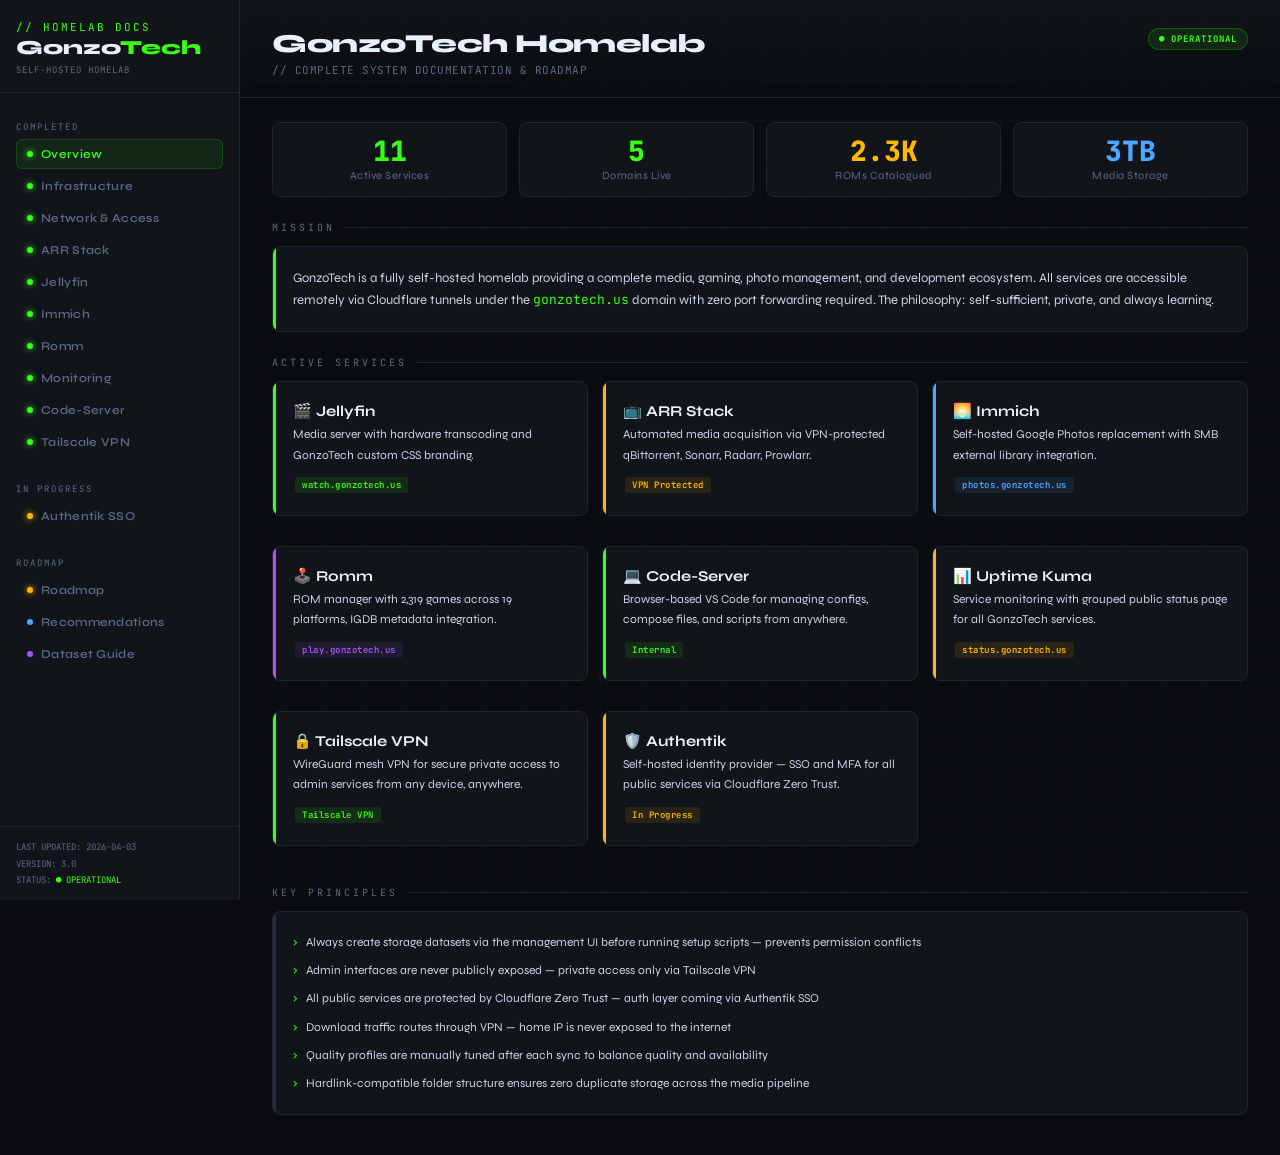
==== commit 9e0a6fde: "Fix Tailscale VPN card tag in index.html Updated Tailscale VPN card to reflect correct tag." ====
--- a/index.html
+++ b/index.html
@@ -402,7 +402,7 @@
           <div class="card purple"><div class="card-title">🕹️ Romm</div><div class="card-body" style="font-size:12px;">ROM manager with 2,319 games across 19 platforms, IGDB metadata integration.</div><div style="margin-top:8px"><span class="tag tag-purple">play.gonzotech.us</span></div></div>
           <div class="card"><div class="card-title">💻 Code-Server</div><div class="card-body" style="font-size:12px;">Browser-based VS Code for managing configs, compose files, and scripts from anywhere.</div><div style="margin-top:8px"><span class="tag tag-green">Internal</span></div></div>
           <div class="card amber"><div class="card-title">📊 Uptime Kuma</div><div class="card-body" style="font-size:12px;">Service monitoring with grouped public status page for all GonzoTech services.</div><div style="margin-top:8px"><span class="tag tag-amber">status.gonzotech.us</span></div></div>
-          <div class="card"><div class="card-title">🔒 Tailscale VPN</div><div class="card-body" style="font-size:12px;">WireGuard mesh VPN for secure private access to admin services from any device, anywhere.</div><div style="margin-top:8px"><span class="tag tag-green">axolotl-grouse.ts.net</span></div></div>
+          <div class="card"><div class="card-title">🔒 Tailscale VPN</div><div class="card-body" style="font-size:12px;">WireGuard mesh VPN for secure private access to admin services from any device, anywhere.</div><div style="margin-top:8px"><span class="tag tag-green">Tailscale VPN</span></div></div>
           <div class="card amber"><div class="card-title">🛡️ Authentik</div><div class="card-body" style="font-size:12px;">Self-hosted identity provider — SSO and MFA for all public services via Cloudflare Zero Trust.</div><div style="margin-top:8px"><span class="tag tag-amber">In Progress</span></div></div>
         </div>
 
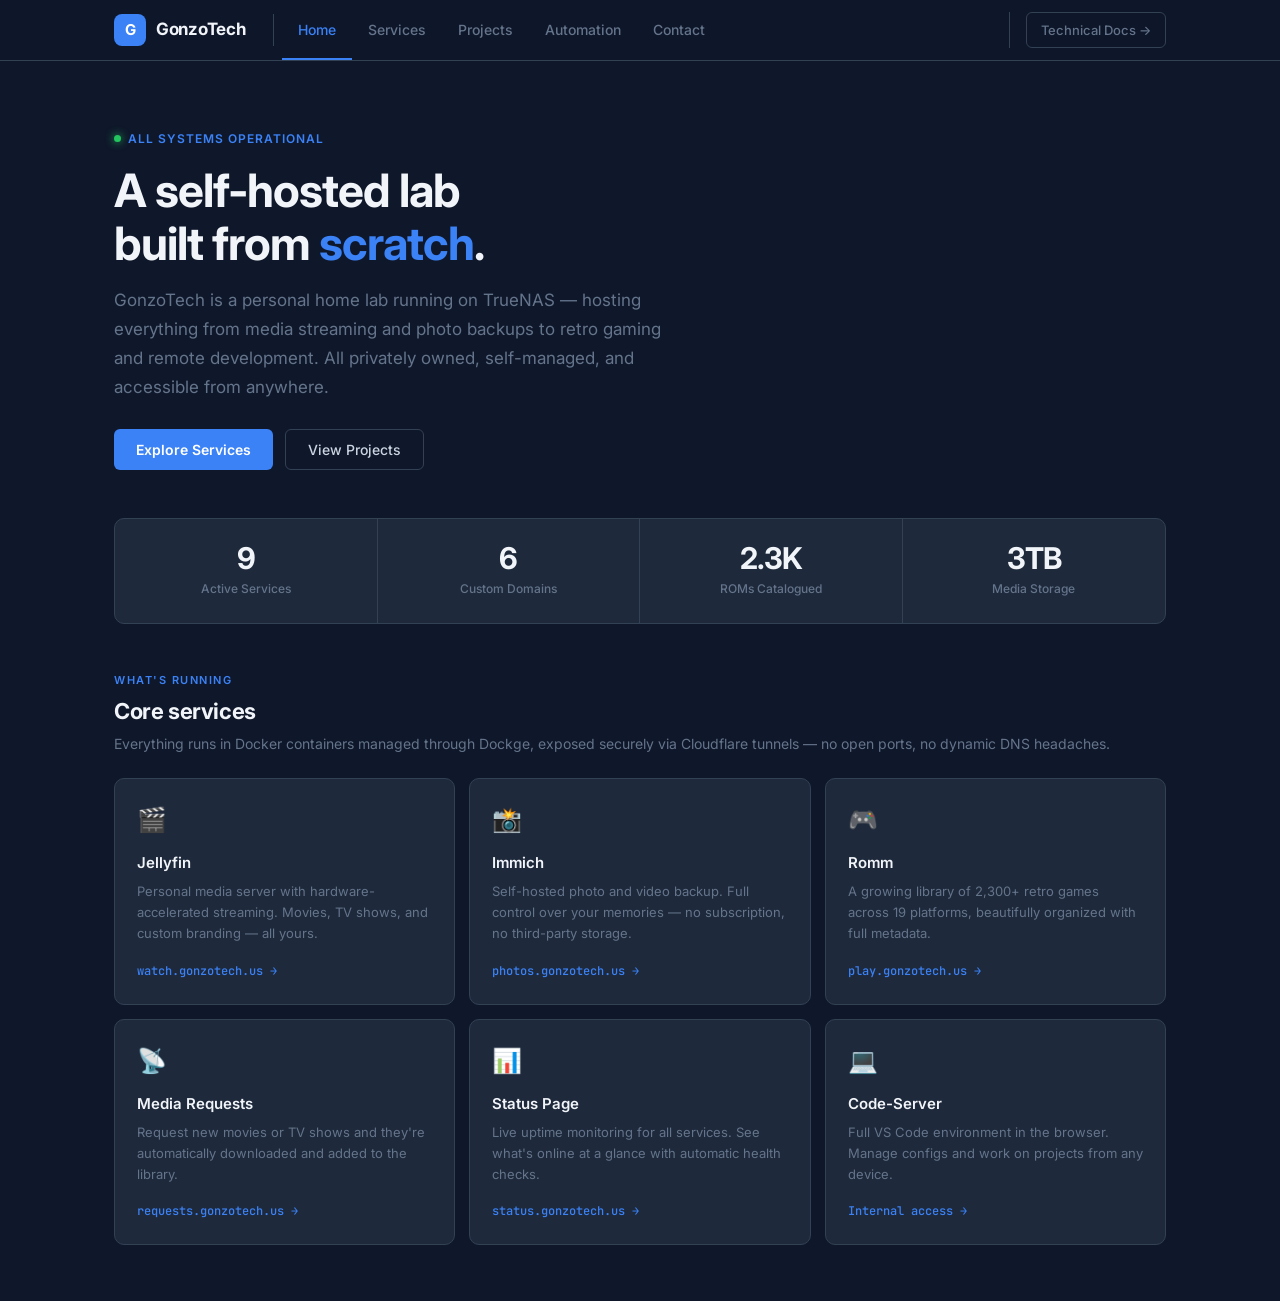
==== commit 4eb038f3: "Add files via upload" ====
--- a/index.html
+++ b/index.html
@@ -1,1087 +1,256 @@
 <!DOCTYPE html>
-<html>
+<html lang="en">
 <head>
-<meta charset="UTF-8">
-<style>
-  @import url('https://fonts.googleapis.com/css2?family=JetBrains+Mono:wght@300;400;600;700&family=Syne:wght@400;600;700;800&display=swap');
-
-  :root {
-    --bg: #0a0c10;
-    --surface: #111419;
-    --surface2: #181c23;
-    --border: #1e2430;
-    --border2: #252d3d;
-    --green: #39ff14;
-    --green-dim: #1a7a06;
-    --amber: #ffb700;
-    --amber-dim: #7a5500;
-    --blue: #4da6ff;
-    --blue-dim: #1a4a7a;
-    --red: #ff4757;
-    --purple: #a855f7;
-    --text: #c9d4e8;
-    --text-dim: #5a6a85;
-    --text-bright: #e8f0ff;
-    --radius: 6px;
-  }
-
-  * { margin: 0; padding: 0; box-sizing: border-box; }
-  
-  body {
-    background: var(--bg);
-    color: var(--text);
-    font-family: 'Syne', sans-serif;
-    min-height: 100vh;
-    overflow-x: hidden;
-  }
-
-  body::before {
-    content: '';
-    position: fixed;
-    inset: 0;
-    background-image: 
-      linear-gradient(rgba(61,255,20,0.03) 1px, transparent 1px),
-      linear-gradient(90deg, rgba(61,255,20,0.03) 1px, transparent 1px);
-    background-size: 40px 40px;
-    pointer-events: none;
-    z-index: 0;
-  }
-
-  .layout {
-    display: flex;
-    min-height: 100vh;
-    position: relative;
-    z-index: 1;
-  }
-
-  .sidebar {
-    width: 240px;
-    flex-shrink: 0;
-    background: var(--surface);
-    border-right: 1px solid var(--border);
-    display: flex;
-    flex-direction: column;
-    position: sticky;
-    top: 0;
-    height: 100vh;
-    overflow-y: auto;
-  }
-
-  .logo-block {
-    padding: 20px 16px 16px;
-    border-bottom: 1px solid var(--border);
-  }
-
-  .logo-text {
-    font-family: 'JetBrains Mono', monospace;
-    font-size: 11px;
-    color: var(--green);
-    letter-spacing: 2px;
-    text-transform: uppercase;
-    margin-bottom: 4px;
-  }
-
-  .logo-title {
-    font-size: 20px;
-    font-weight: 800;
-    color: var(--text-bright);
-    line-height: 1;
-  }
-
-  .logo-title span { color: var(--green); }
-
-  .logo-sub {
-    font-family: 'JetBrains Mono', monospace;
-    font-size: 9px;
-    color: var(--text-dim);
-    margin-top: 6px;
-    letter-spacing: 1px;
-  }
-
-  .hw-badge {
-    margin: 12px 16px 0;
-    background: var(--surface2);
-    border: 1px solid var(--border2);
-    border-radius: var(--radius);
-    padding: 8px 10px;
-    font-family: 'JetBrains Mono', monospace;
-    font-size: 9px;
-    color: var(--amber);
-    letter-spacing: 0.5px;
-    line-height: 1.6;
-  }
-
-  .nav-section { padding: 16px 16px 0; }
-
-  .nav-label {
-    font-family: 'JetBrains Mono', monospace;
-    font-size: 9px;
-    color: var(--text-dim);
-    letter-spacing: 2px;
-    text-transform: uppercase;
-    margin-bottom: 6px;
-  }
-
-  .nav-item {
-    display: flex;
-    align-items: center;
-    gap: 8px;
-    padding: 7px 10px;
-    border-radius: var(--radius);
-    cursor: pointer;
-    font-size: 12px;
-    font-weight: 600;
-    color: var(--text-dim);
-    transition: all 0.15s;
-    margin-bottom: 2px;
-    letter-spacing: 0.3px;
-    border: 1px solid transparent;
-  }
-
-  .nav-item:hover { background: var(--surface2); color: var(--text); }
-  .nav-item.active { background: rgba(57,255,20,0.08); color: var(--green); border-color: rgba(57,255,20,0.15); }
-
-  .nav-dot { width: 6px; height: 6px; border-radius: 50%; flex-shrink: 0; }
-  .dot-green { background: var(--green); box-shadow: 0 0 6px var(--green); }
-  .dot-amber { background: var(--amber); box-shadow: 0 0 6px var(--amber); }
-  .dot-blue { background: var(--blue); }
-  .dot-purple { background: var(--purple); }
-
-  .sidebar-footer {
-    margin-top: auto;
-    padding: 12px 16px;
-    border-top: 1px solid var(--border);
-    font-family: 'JetBrains Mono', monospace;
-    font-size: 9px;
-    color: var(--text-dim);
-    line-height: 1.8;
-  }
-
-  .main { flex: 1; overflow-y: auto; }
-
-  .page { display: none; animation: fadeIn 0.2s ease; }
-  .page.active { display: block; }
-
-  @keyframes fadeIn { from { opacity: 0; transform: translateY(4px); } to { opacity: 1; transform: translateY(0); } }
-
-  .page-header {
-    padding: 28px 32px 20px;
-    border-bottom: 1px solid var(--border);
-    background: linear-gradient(180deg, var(--surface) 0%, transparent 100%);
-    display: flex;
-    align-items: flex-start;
-    justify-content: space-between;
-  }
-
-  .page-title { font-size: 26px; font-weight: 800; color: var(--text-bright); letter-spacing: -0.5px; }
-  .page-subtitle { font-family: 'JetBrains Mono', monospace; font-size: 11px; color: var(--text-dim); margin-top: 4px; letter-spacing: 0.5px; }
-
-  .status-chip {
-    display: inline-flex;
-    align-items: center;
-    gap: 5px;
-    padding: 4px 10px;
-    border-radius: 20px;
-    font-family: 'JetBrains Mono', monospace;
-    font-size: 9px;
-    letter-spacing: 1px;
-    text-transform: uppercase;
-    font-weight: 700;
-  }
-
-  .chip-complete { background: rgba(57,255,20,0.1); color: var(--green); border: 1px solid rgba(57,255,20,0.2); }
-  .chip-wip { background: rgba(255,183,0,0.1); color: var(--amber); border: 1px solid rgba(255,183,0,0.2); }
-  .chip-planned { background: rgba(77,166,255,0.1); color: var(--blue); border: 1px solid rgba(77,166,255,0.2); }
-
-  .content { padding: 24px 32px; }
-
-  .card {
-    background: var(--surface);
-    border: 1px solid var(--border);
-    border-radius: 8px;
-    padding: 20px;
-    margin-bottom: 16px;
-    position: relative;
-    overflow: hidden;
-  }
-
-  .card::before {
-    content: '';
-    position: absolute;
-    left: 0; top: 0; bottom: 0;
-    width: 3px;
-    background: var(--green);
-  }
-
-  .card.amber::before { background: var(--amber); }
-  .card.blue::before { background: var(--blue); }
-  .card.purple::before { background: var(--purple); }
-  .card.red::before { background: var(--red); }
-  .card.dim::before { background: var(--border2); }
-
-  .card-title { font-size: 15px; font-weight: 700; color: var(--text-bright); margin-bottom: 4px; display: flex; align-items: center; gap: 8px; }
-  .card-meta { font-family: 'JetBrains Mono', monospace; font-size: 10px; color: var(--text-dim); margin-bottom: 12px; letter-spacing: 0.5px; }
-  .card-body { font-size: 13px; line-height: 1.7; color: var(--text); }
-
-  .code-block {
-    background: #080a0d;
-    border: 1px solid var(--border2);
-    border-radius: var(--radius);
-    padding: 14px 16px;
-    font-family: 'JetBrains Mono', monospace;
-    font-size: 11px;
-    color: #a8ff78;
-    line-height: 1.8;
-    margin: 10px 0;
-    overflow-x: auto;
-  }
-
-  .code-block .comment { color: var(--text-dim); }
-  .code-block .cmd { color: var(--green); }
-  .code-block .val { color: var(--amber); }
-  .code-block .key { color: var(--blue); }
-
-  .grid-2 { display: grid; grid-template-columns: 1fr 1fr; gap: 14px; }
-  .grid-3 { display: grid; grid-template-columns: 1fr 1fr 1fr; gap: 14px; }
-
-  .spec-table { width: 100%; border-collapse: collapse; margin-top: 10px; }
-  .spec-table tr { border-bottom: 1px solid var(--border); }
-  .spec-table tr:last-child { border-bottom: none; }
-  .spec-table td { padding: 8px 4px; font-size: 12px; vertical-align: top; }
-  .spec-table td:first-child { font-family: 'JetBrains Mono', monospace; font-size: 10px; color: var(--text-dim); width: 35%; letter-spacing: 0.5px; }
-  .spec-table td:last-child { color: var(--text-bright); font-weight: 600; }
-
-  .steps { list-style: none; counter-reset: step; }
-  .steps li { counter-increment: step; display: flex; gap: 12px; align-items: flex-start; margin-bottom: 10px; font-size: 13px; line-height: 1.6; }
-  .steps li::before {
-    content: counter(step);
-    background: rgba(57,255,20,0.12);
-    color: var(--green);
-    border: 1px solid rgba(57,255,20,0.25);
-    font-family: 'JetBrains Mono', monospace;
-    font-size: 10px;
-    font-weight: 700;
-    min-width: 22px;
-    height: 22px;
-    border-radius: 4px;
-    display: flex;
-    align-items: center;
-    justify-content: center;
-    flex-shrink: 0;
-    margin-top: 1px;
-  }
-
-  .tag { display: inline-block; padding: 2px 7px; border-radius: 3px; font-family: 'JetBrains Mono', monospace; font-size: 9px; letter-spacing: 0.5px; margin: 2px; font-weight: 600; }
-  .tag-green { background: rgba(57,255,20,0.1); color: var(--green); }
-  .tag-amber { background: rgba(255,183,0,0.1); color: var(--amber); }
-  .tag-blue { background: rgba(77,166,255,0.1); color: var(--blue); }
-  .tag-purple { background: rgba(168,85,247,0.1); color: var(--purple); }
-  .tag-red { background: rgba(255,71,87,0.1); color: var(--red); }
-
-  .roadmap-item { display: flex; gap: 16px; margin-bottom: 20px; position: relative; }
-  .roadmap-item::before { content: ''; position: absolute; left: 11px; top: 28px; bottom: -12px; width: 1px; background: var(--border2); }
-  .roadmap-item:last-child::before { display: none; }
-  .roadmap-icon { width: 24px; height: 24px; border-radius: 50%; flex-shrink: 0; display: flex; align-items: center; justify-content: center; font-size: 10px; margin-top: 2px; z-index: 1; }
-  .icon-done { background: rgba(57,255,20,0.15); border: 1px solid var(--green); color: var(--green); }
-  .icon-next { background: rgba(255,183,0,0.15); border: 1px solid var(--amber); color: var(--amber); }
-  .icon-future { background: var(--surface2); border: 1px solid var(--border2); color: var(--text-dim); }
-  .roadmap-content { flex: 1; }
-  .roadmap-title { font-size: 14px; font-weight: 700; color: var(--text-bright); margin-bottom: 3px; }
-  .roadmap-desc { font-size: 12px; color: var(--text-dim); line-height: 1.6; }
-
-  .section-divider {
-    font-family: 'JetBrains Mono', monospace;
-    font-size: 10px;
-    color: var(--text-dim);
-    letter-spacing: 3px;
-    text-transform: uppercase;
-    margin: 24px 0 12px;
-    display: flex;
-    align-items: center;
-    gap: 10px;
-  }
-  .section-divider::after { content: ''; flex: 1; height: 1px; background: var(--border); }
-
-  .domain-row { display: flex; align-items: center; padding: 8px 12px; border-radius: var(--radius); margin-bottom: 4px; background: var(--surface2); border: 1px solid var(--border); gap: 12px; font-size: 12px; }
-  .domain-url { font-family: 'JetBrains Mono', monospace; color: var(--green); font-size: 11px; flex: 1; }
-  .domain-svc { color: var(--text-dim); font-size: 11px; }
-  .live-dot { width: 7px; height: 7px; border-radius: 50%; background: var(--green); box-shadow: 0 0 8px var(--green); flex-shrink: 0; animation: pulse 2s infinite; }
-  @keyframes pulse { 0%,100%{ opacity:1; } 50%{ opacity:0.4; } }
-
-  .stat-row { display: flex; gap: 12px; margin-bottom: 16px; }
-  .stat-card { flex: 1; background: var(--surface); border: 1px solid var(--border); border-radius: 8px; padding: 14px 16px; text-align: center; }
-  .stat-val { font-size: 28px; font-weight: 800; color: var(--green); font-family: 'JetBrains Mono', monospace; line-height: 1; }
-  .stat-label { font-size: 11px; color: var(--text-dim); margin-top: 4px; letter-spacing: 0.5px; }
-
-  .info-box { background: rgba(77,166,255,0.06); border: 1px solid rgba(77,166,255,0.2); border-radius: var(--radius); padding: 12px 14px; font-size: 12px; line-height: 1.7; color: var(--text); margin: 10px 0; }
-  .info-box .info-label { font-family: 'JetBrains Mono', monospace; font-size: 9px; color: var(--blue); letter-spacing: 2px; text-transform: uppercase; margin-bottom: 5px; }
-
-  .warn-box { background: rgba(255,183,0,0.06); border: 1px solid rgba(255,183,0,0.2); border-radius: var(--radius); padding: 12px 14px; font-size: 12px; line-height: 1.7; color: var(--text); margin: 10px 0; }
-  .warn-box .warn-label { font-family: 'JetBrains Mono', monospace; font-size: 9px; color: var(--amber); letter-spacing: 2px; text-transform: uppercase; margin-bottom: 5px; }
-
-  ::-webkit-scrollbar { width: 5px; }
-  ::-webkit-scrollbar-track { background: transparent; }
-  ::-webkit-scrollbar-thumb { background: var(--border2); border-radius: 3px; }
-</style>
+    <meta charset="UTF-8">
+    <meta name="viewport" content="width=device-width, initial-scale=1.0">
+    <title>GonzoTech | Home Lab</title>
+    <link rel="stylesheet" href="style.css">
 </head>
 <body>
-
-<div class="layout">
-
-  <!-- SIDEBAR -->
-  <nav class="sidebar">
-    <div class="logo-block">
-      <div class="logo-text">// HOMELAB DOCS</div>
-      <div class="logo-title">Gonzo<span>Tech</span></div>
-      <div class="logo-sub">SELF-HOSTED HOMELAB</div>
-    </div>
-
-    <div class="nav-section" style="margin-top:12px;">
-      <div class="nav-label">Completed</div>
-      <div class="nav-item active" onclick="showPage('overview', this)"><div class="nav-dot dot-green"></div>Overview</div>
-      <div class="nav-item" onclick="showPage('infrastructure', this)"><div class="nav-dot dot-green"></div>Infrastructure</div>
-      <div class="nav-item" onclick="showPage('network', this)"><div class="nav-dot dot-green"></div>Network &amp; Access</div>
-      <div class="nav-item" onclick="showPage('arrstack', this)"><div class="nav-dot dot-green"></div>ARR Stack</div>
-      <div class="nav-item" onclick="showPage('jellyfin', this)"><div class="nav-dot dot-green"></div>Jellyfin</div>
-      <div class="nav-item" onclick="showPage('immich', this)"><div class="nav-dot dot-green"></div>Immich</div>
-      <div class="nav-item" onclick="showPage('romm', this)"><div class="nav-dot dot-green"></div>Romm</div>
-      <div class="nav-item" onclick="showPage('monitoring', this)"><div class="nav-dot dot-green"></div>Monitoring</div>
-      <div class="nav-item" onclick="showPage('codeserver', this)"><div class="nav-dot dot-green"></div>Code-Server</div>
-      <div class="nav-item" onclick="showPage('tailscale', this)"><div class="nav-dot dot-green"></div>Tailscale VPN</div>
-    </div>
-
-    <div class="nav-section" style="margin-top:8px;">
-      <div class="nav-label">In Progress</div>
-      <div class="nav-item" onclick="showPage('authentik', this)"><div class="nav-dot dot-amber"></div>Authentik SSO</div>
-    </div>
-
-    <div class="nav-section" style="margin-top:8px;">
-      <div class="nav-label">Roadmap</div>
-      <div class="nav-item" onclick="showPage('roadmap', this)"><div class="nav-dot dot-amber"></div>Roadmap</div>
-      <div class="nav-item" onclick="showPage('recommendations', this)"><div class="nav-dot dot-blue"></div>Recommendations</div>
-      <div class="nav-item" onclick="showPage('datasets', this)"><div class="nav-dot dot-purple"></div>Dataset Guide</div>
-    </div>
-
-    <div class="sidebar-footer">
-      LAST UPDATED: 2026-04-03<br>
-      VERSION: 3.0<br>
-      STATUS: <span style="color:var(--green)">● OPERATIONAL</span>
-    </div>
-  </nav>
-
-  <!-- MAIN -->
-  <main class="main">
-
-    <!-- OVERVIEW -->
-    <div id="page-overview" class="page active">
-      <div class="page-header">
-        <div>
-          <div class="page-title">GonzoTech Homelab</div>
-          <div class="page-subtitle">// COMPLETE SYSTEM DOCUMENTATION &amp; ROADMAP</div>
-        </div>
-        <span class="status-chip chip-complete">● OPERATIONAL</span>
-      </div>
-      <div class="content">
-        <div class="stat-row">
-          <div class="stat-card"><div class="stat-val">11</div><div class="stat-label">Active Services</div></div>
-          <div class="stat-card"><div class="stat-val">5</div><div class="stat-label">Domains Live</div></div>
-          <div class="stat-card"><div class="stat-val" style="color:var(--amber)">2.3K</div><div class="stat-label">ROMs Catalogued</div></div>
-          <div class="stat-card"><div class="stat-val" style="color:var(--blue)">3TB</div><div class="stat-label">Media Storage</div></div>
-        </div>
-
-        <div class="section-divider">Mission</div>
-        <div class="card">
-          <div class="card-body">GonzoTech is a fully self-hosted homelab providing a complete media, gaming, photo management, and development ecosystem. All services are accessible remotely via Cloudflare tunnels under the <span style="color:var(--green);font-family:'JetBrains Mono',monospace">gonzotech.us</span> domain with zero port forwarding required. The philosophy: self-sufficient, private, and always learning.</div>
-        </div>
-
-        <div class="section-divider">Active Services</div>
-        <div class="grid-3">
-          <div class="card"><div class="card-title">🎬 Jellyfin</div><div class="card-body" style="font-size:12px;">Media server with hardware transcoding and GonzoTech custom CSS branding.</div><div style="margin-top:8px"><span class="tag tag-green">watch.gonzotech.us</span></div></div>
-          <div class="card amber"><div class="card-title">📺 ARR Stack</div><div class="card-body" style="font-size:12px;">Automated media acquisition via VPN-protected qBittorrent, Sonarr, Radarr, Prowlarr.</div><div style="margin-top:8px"><span class="tag tag-amber">VPN Protected</span></div></div>
-          <div class="card blue"><div class="card-title">🌅 Immich</div><div class="card-body" style="font-size:12px;">Self-hosted Google Photos replacement with SMB external library integration.</div><div style="margin-top:8px"><span class="tag tag-blue">photos.gonzotech.us</span></div></div>
-          <div class="card purple"><div class="card-title">🕹️ Romm</div><div class="card-body" style="font-size:12px;">ROM manager with 2,319 games across 19 platforms, IGDB metadata integration.</div><div style="margin-top:8px"><span class="tag tag-purple">play.gonzotech.us</span></div></div>
-          <div class="card"><div class="card-title">💻 Code-Server</div><div class="card-body" style="font-size:12px;">Browser-based VS Code for managing configs, compose files, and scripts from anywhere.</div><div style="margin-top:8px"><span class="tag tag-green">Internal</span></div></div>
-          <div class="card amber"><div class="card-title">📊 Uptime Kuma</div><div class="card-body" style="font-size:12px;">Service monitoring with grouped public status page for all GonzoTech services.</div><div style="margin-top:8px"><span class="tag tag-amber">status.gonzotech.us</span></div></div>
-          <div class="card"><div class="card-title">🔒 Tailscale VPN</div><div class="card-body" style="font-size:12px;">WireGuard mesh VPN for secure private access to admin services from any device, anywhere.</div><div style="margin-top:8px"><span class="tag tag-green">Tailscale VPN</span></div></div>
-          <div class="card amber"><div class="card-title">🛡️ Authentik</div><div class="card-body" style="font-size:12px;">Self-hosted identity provider — SSO and MFA for all public services via Cloudflare Zero Trust.</div><div style="margin-top:8px"><span class="tag tag-amber">In Progress</span></div></div>
-        </div>
-
-        <div class="section-divider">Key Principles</div>
-        <div class="card dim">
-          <div class="card-body">
-            <ul style="list-style:none;display:flex;flex-direction:column;gap:8px;">
-              <li style="display:flex;gap:8px;font-size:12px;"><span style="color:var(--green)">›</span> Always create storage datasets via the management UI before running setup scripts — prevents permission conflicts</li>
-              <li style="display:flex;gap:8px;font-size:12px;"><span style="color:var(--green)">›</span> Admin interfaces are never publicly exposed — private access only via Tailscale VPN</li>
-              <li style="display:flex;gap:8px;font-size:12px;"><span style="color:var(--green)">›</span> All public services are protected by Cloudflare Zero Trust — auth layer coming via Authentik SSO</li>
-              <li style="display:flex;gap:8px;font-size:12px;"><span style="color:var(--green)">›</span> Download traffic routes through VPN — home IP is never exposed to the internet</li>
-              <li style="display:flex;gap:8px;font-size:12px;"><span style="color:var(--green)">›</span> Quality profiles are manually tuned after each sync to balance quality and availability</li>
-              <li style="display:flex;gap:8px;font-size:12px;"><span style="color:var(--green)">›</span> Hardlink-compatible folder structure ensures zero duplicate storage across the media pipeline</li>
-            </ul>
-          </div>
-        </div>
-      </div>
-    </div>
-
-    <!-- INFRASTRUCTURE -->
-    <div id="page-infrastructure" class="page">
-      <div class="page-header">
-        <div><div class="page-title">Infrastructure</div><div class="page-subtitle">// HARDWARE · STORAGE · DOCKER</div></div>
-        <span class="status-chip chip-complete">● Complete</span>
-      </div>
-      <div class="content">
-        <div class="section-divider">Hardware</div>
+<div class="page-wrap">
+
+<!-- ====== HEADER ====== -->
+<header>
+    <div class="header-inner">
+        <div class="logo-block">
+            <div class="logo-icon">G</div>
+            <span class="logo-name">GonzoTech</span>
+        </div>
+        <nav>
+            <button class="tab-btn active" onclick="showTab('home', this)">Home</button>
+            <button class="tab-btn" onclick="showTab('services', this)">Services</button>
+            <button class="tab-btn" onclick="showTab('projects', this)">Projects</button>
+            <button class="tab-btn" onclick="showTab('automation', this)">Automation</button>
+            <button class="tab-btn" onclick="showTab('contact', this)">Contact</button>
+        </nav>
+        <div class="header-cta">
+            <a href="/docs/" target="_blank">Technical Docs →</a>
+        </div>
+    </div>
+</header>
+
+<!-- ====== HOME ====== -->
+<div id="home" class="content-section active">
+
+    <!-- Hero -->
+    <div class="hero">
+        <div class="hero-eyebrow">All systems operational</div>
+        <h1 class="hero-title">A self-hosted lab<br>built from <span>scratch</span>.</h1>
+        <p class="hero-sub">GonzoTech is a personal home lab running on TrueNAS — hosting everything from media streaming and photo backups to retro gaming and remote development. All privately owned, self-managed, and accessible from anywhere.</p>
+        <div class="hero-actions">
+            <button class="btn-primary" onclick="showTab('services', document.querySelectorAll('.tab-btn')[1])">Explore Services</button>
+            <button class="btn-secondary" onclick="showTab('projects', document.querySelectorAll('.tab-btn')[2])">View Projects</button>
+        </div>
+    </div>
+
+    <!-- Stats -->
+    <div class="stats-section">
+        <div class="stats-grid">
+            <div class="stat-item">
+                <div class="stat-val">9</div>
+                <div class="stat-label">Active Services</div>
+            </div>
+            <div class="stat-item">
+                <div class="stat-val">6</div>
+                <div class="stat-label">Custom Domains</div>
+            </div>
+            <div class="stat-item">
+                <div class="stat-val">2.3K</div>
+                <div class="stat-label">ROMs Catalogued</div>
+            </div>
+            <div class="stat-item">
+                <div class="stat-val">3TB</div>
+                <div class="stat-label">Media Storage</div>
+            </div>
+        </div>
+    </div>
+
+    <!-- What's running -->
+    <div class="section">
+        <div class="section-header">
+            <div class="section-label">What's running</div>
+            <h2 class="section-title">Core services</h2>
+            <p class="section-desc">Everything runs in Docker containers managed through Dockge, exposed securely via Cloudflare tunnels — no open ports, no dynamic DNS headaches.</p>
+        </div>
+        <div class="services-grid">
+            <div class="service-card">
+                <span class="service-icon">🎬</span>
+                <div class="service-name">Jellyfin</div>
+                <div class="service-desc">Personal media server with hardware-accelerated streaming. Movies, TV shows, and custom branding — all yours.</div>
+                <a href="https://watch.gonzotech.us" target="_blank" class="service-link">watch.gonzotech.us →</a>
+            </div>
+            <div class="service-card">
+                <span class="service-icon">📸</span>
+                <div class="service-name">Immich</div>
+                <div class="service-desc">Self-hosted photo and video backup. Full control over your memories — no subscription, no third-party storage.</div>
+                <a href="https://photos.gonzotech.us" target="_blank" class="service-link">photos.gonzotech.us →</a>
+            </div>
+            <div class="service-card">
+                <span class="service-icon">🎮</span>
+                <div class="service-name">Romm</div>
+                <div class="service-desc">A growing library of 2,300+ retro games across 19 platforms, beautifully organized with full metadata.</div>
+                <a href="https://play.gonzotech.us" target="_blank" class="service-link">play.gonzotech.us →</a>
+            </div>
+            <div class="service-card">
+                <span class="service-icon">📡</span>
+                <div class="service-name">Media Requests</div>
+                <div class="service-desc">Request new movies or TV shows and they're automatically downloaded and added to the library.</div>
+                <a href="https://requests.gonzotech.us" target="_blank" class="service-link">requests.gonzotech.us →</a>
+            </div>
+            <div class="service-card">
+                <span class="service-icon">📊</span>
+                <div class="service-name">Status Page</div>
+                <div class="service-desc">Live uptime monitoring for all services. See what's online at a glance with automatic health checks.</div>
+                <a href="https://status.gonzotech.us" target="_blank" class="service-link">status.gonzotech.us →</a>
+            </div>
+            <div class="service-card">
+                <span class="service-icon">💻</span>
+                <div class="service-name">Code-Server</div>
+                <div class="service-desc">Full VS Code environment in the browser. Manage configs and work on projects from any device.</div>
+                <a href="#" class="service-link">Internal access →</a>
+            </div>
+        </div>
+    </div>
+
+</div>
+
+<!-- ====== SERVICES ====== -->
+<div id="services" class="content-section">
+    <div class="page-header">
+        <div>
+            <div class="page-header-title">Services & Infrastructure</div>
+            <div class="page-header-sub">Everything that powers GonzoTech — hardware, networking, and live domains.</div>
+        </div>
+        <span class="badge badge-green">● Live</span>
+    </div>
+
+    <div class="section" style="padding-top:36px">
+
+        <div class="section-header">
+            <div class="section-label">Live domains</div>
+            <h2 class="section-title">Public endpoints</h2>
+            <p class="section-desc">All services are routed through Cloudflare Zero Trust — encrypted, fast, and accessible from anywhere without exposing a single port.</p>
+        </div>
+        <div class="domain-list">
+            <div class="domain-row">
+                <div class="live-dot"></div>
+                <div class="domain-url">watch.gonzotech.us</div>
+                <div class="domain-desc">Jellyfin — Media Streaming</div>
+            </div>
+            <div class="domain-row">
+                <div class="live-dot"></div>
+                <div class="domain-url">photos.gonzotech.us</div>
+                <div class="domain-desc">Immich — Photo & Video Backup</div>
+            </div>
+            <div class="domain-row">
+                <div class="live-dot"></div>
+                <div class="domain-url">play.gonzotech.us</div>
+                <div class="domain-desc">Romm — Retro Game Library</div>
+            </div>
+            <div class="domain-row">
+                <div class="live-dot"></div>
+                <div class="domain-url">requests.gonzotech.us</div>
+                <div class="domain-desc">Seerr — Media Requests</div>
+            </div>
+            <div class="domain-row">
+                <div class="live-dot"></div>
+                <div class="domain-url">status.gonzotech.us</div>
+                <div class="domain-desc">Uptime Kuma — Service Monitor</div>
+            </div>
+            <div class="domain-row">
+                <div class="live-dot"></div>
+                <div class="domain-url">truenas.gonzotech.us</div>
+                <div class="domain-desc">TrueNAS — Storage Management</div>
+            </div>
+        </div>
+
+        <div class="section-header" style="margin-top:40px">
+            <div class="section-label">Under the hood</div>
+            <h2 class="section-title">Hardware & stack</h2>
+        </div>
         <div class="grid-2">
-          <div class="card">
-            <div class="card-title">🖥️ Host System</div>
-            <div class="card-meta">SMALL FORM FACTOR NAS BUILD</div>
-            <table class="spec-table">
-              <tr><td>CPU</td><td>Intel (iGPU hardware transcoding)</td></tr>
-              <tr><td>RAM</td><td>16GB DDR4</td></tr>
-              <tr><td>NIC</td><td>2.5G Ethernet</td></tr>
-              <tr><td>Form Factor</td><td>Small Form Factor (SFF)</td></tr>
-            </table>
-          </div>
-          <div class="card amber">
-            <div class="card-title">💾 Storage Pools</div>
-            <div class="card-meta">POOL LAYOUT</div>
-            <table class="spec-table">
-              <tr><td>tank</td><td>3TB HDD — Media &amp; Torrents</td></tr>
-              <tr><td>storage</td><td>SSD — App Configs &amp; Fast I/O</td></tr>
-              <tr><td>Media Path</td><td>/data/media/</td></tr>
-              <tr><td>Torrent Path</td><td>/data/torrents/</td></tr>
-              <tr><td>Config Path</td><td>/configs/</td></tr>
-            </table>
-          </div>
-        </div>
-
-        <div class="section-divider">Folder Structure (Hardlink-Compatible)</div>
-        <div class="card">
-          <div class="card-meta">The hardlink layout ensures qBittorrent seeds while Sonarr/Radarr manage files — no duplicate storage.</div>
-          <div class="code-block">
-<span class="comment"># Hardlink-compatible media structure on tank pool</span>
-/mnt/tank/data/
-├── <span class="key">media/</span>
-│   ├── movies/          <span class="comment"># Radarr managed</span>
-│   └── tv/              <span class="comment"># Sonarr managed</span>
-└── <span class="key">torrents/</span>
-    ├── movies/          <span class="comment"># qBittorrent downloads</span>
-    └── tv/
-
-<span class="comment"># Config storage on SSD pool</span>
-/mnt/storage/configs/
-├── jellyfin/
-├── sonarr/
-├── radarr/
-├── prowlarr/
-├── qbittorrent/
-├── immich/
-├── romm/
-├── code-server/
-└── uptime-kuma/
-          </div>
-          <div class="info-box">
-            <div class="info-label">💡 Why Hardlinks Matter</div>
-            When qBittorrent finishes a download, Sonarr/Radarr create a hardlink instead of copying the file. The "copy" in /media/ and the original in /torrents/ share the same disk blocks — you get two directory entries for the price of one file. Seeding continues while your library is organized.
-          </div>
-        </div>
-
-        <div class="section-divider">Docker Stack Manager</div>
-        <div class="card blue">
-          <div class="card-title">🐋 Dockge</div>
-          <div class="card-meta">PRIMARY CONTAINER MANAGEMENT PLATFORM</div>
-          <div class="card-body">Dockge is the preferred stack manager for all GonzoTech containers. It provides a clean web UI for managing docker-compose stacks, viewing logs, and controlling containers. All services are defined as compose stacks and managed through Dockge unless a service has compelling reasons to run bare metal.</div>
-        </div>
-      </div>
-    </div>
-
-    <!-- NETWORK -->
-    <div id="page-network" class="page">
-      <div class="page-header">
-        <div><div class="page-title">Network &amp; Access</div><div class="page-subtitle">// CLOUDFLARE TUNNELS · DNS · DOMAINS</div></div>
-        <span class="status-chip chip-complete">● Complete</span>
-      </div>
-      <div class="content">
-        <div class="section-divider">Active Domains</div>
-        <div class="card">
-          <div class="card-meta">All services exposed via Cloudflare Zero Trust tunnels — no port forwarding required on the router</div>
-          <div style="margin-top:10px">
-            <div class="domain-row"><div class="live-dot"></div><div class="domain-url">watch.gonzotech.us</div><div class="domain-svc">→ Jellyfin</div><span class="tag tag-green">Media</span></div>
-            <div class="domain-row"><div class="live-dot"></div><div class="domain-url">requests.gonzotech.us</div><div class="domain-svc">→ Seerr</div><span class="tag tag-blue">Requests</span></div>
-            <div class="domain-row"><div class="live-dot"></div><div class="domain-url">photos.gonzotech.us</div><div class="domain-svc">→ Immich</div><span class="tag tag-blue">Photos</span></div>
-            <div class="domain-row"><div class="live-dot"></div><div class="domain-url">play.gonzotech.us</div><div class="domain-svc">→ Romm</div><span class="tag tag-purple">Gaming</span></div>
-            <div class="domain-row"><div class="live-dot"></div><div class="domain-url">status.gonzotech.us</div><div class="domain-svc">→ Uptime Kuma</div><span class="tag tag-amber">Monitoring</span></div>
-            <div class="domain-row"><div class="nav-dot dot-amber" style="animation:pulse 2s infinite"></div><div class="domain-url">auth.gonzotech.us</div><div class="domain-svc">→ Authentik SSO</div><span class="tag tag-amber">In Progress</span></div>
-          </div>
-        </div>
-
-        <div class="section-divider">How Cloudflare Tunnels Work</div>
-        <div class="card blue">
-          <div class="card-body" style="font-size:13px;">A <strong style="color:var(--text-bright)">Cloudflare Tunnel</strong> creates an outbound-only encrypted connection from the homelab server to Cloudflare's edge. Internet traffic hits Cloudflare first, then routes through the tunnel — the home IP is never exposed and no firewall ports need to be opened.</div>
-        </div>
-
-        <div class="section-divider">Docker DNS Fix for Cloudflare Domains</div>
-        <div class="warn-box">
-          <div class="warn-label">⚠️ Important</div>
-          By default, Docker containers use the host's DNS resolver, which may not resolve Cloudflare-managed custom domains internally. Always add explicit DNS servers to compose stacks that need to reach other services by domain name.
-        </div>
-        <div class="code-block">
-<span class="comment"># Add to any service that needs to resolve gonzotech.us internally</span>
-<span class="key">services:</span>
-  your-service:
-    dns:
-      - <span class="val">1.1.1.1</span>
-      - <span class="val">8.8.8.8</span>
-        </div>
-      </div>
-    </div>
-
-    <!-- ARR STACK -->
-    <div id="page-arrstack" class="page">
-      <div class="page-header">
-        <div><div class="page-title">ARR Stack</div><div class="page-subtitle">// AUTOMATED MEDIA ACQUISITION PIPELINE</div></div>
-        <span class="status-chip chip-complete">● Complete</span>
-      </div>
-      <div class="content">
-        <div class="section-divider">Pipeline Overview</div>
-        <div class="card amber">
-          <div class="card-body" style="font-size:13px;">Seerr → Sonarr/Radarr → Prowlarr → qBittorrent → <em>through Gluetun VPN tunnel</em> → Download → Hardlink to /media/ → Jellyfin picks up automatically</div>
-        </div>
-
-        <div class="section-divider">Services</div>
-        <div class="grid-2">
-          <div class="card">
-            <div class="card-title">🔒 VPN Gateway</div>
-            <div class="card-meta">ALL DOWNLOAD TRAFFIC VPN-PROTECTED</div>
-            <div class="card-body" style="font-size:12px;">All download traffic routes through a VPN gateway container. qBittorrent and other download services use the VPN's network namespace, meaning they can only access the internet through the encrypted tunnel.</div>
-            <div style="margin-top:8px"><span class="tag tag-green">network_mode: service:vpn</span></div>
-          </div>
-          <div class="card">
-            <div class="card-title">⬇️ qBittorrent</div>
-            <div class="card-meta">DOWNLOAD CLIENT</div>
-            <div class="card-body" style="font-size:12px;">Runs on Gluetun's network. All traffic is VPN-protected. Configured with the hardlink-compatible folder structure so downloads land in /torrents/ and Sonarr/Radarr hardlink to /media/.</div>
-            <div style="margin-top:8px"><span class="tag tag-green">network_mode: service:gluetun</span></div>
-          </div>
-          <div class="card blue">
-            <div class="card-title">🔍 Prowlarr</div>
-            <div class="card-meta">INDEXER MANAGER</div>
-            <div class="card-body" style="font-size:12px;">Central indexer hub that syncs trackers to both Sonarr and Radarr. Manages all tracker credentials in one place rather than duplicating across arr apps.</div>
-          </div>
-          <div class="card blue">
-            <div class="card-title">🕷️ FlareSolverr</div>
-            <div class="card-meta">CLOUDFLARE BYPASS</div>
-            <div class="card-body" style="font-size:12px;">Solves Cloudflare challenges for indexers that use bot protection. Prowlarr routes requests through FlareSolverr when needed to access protected tracker sites.</div>
-          </div>
-          <div class="card">
-            <div class="card-title">📡 Sonarr</div>
-            <div class="card-meta">TV SERIES MANAGER · TRaSH: WEB-1080p</div>
-            <div class="card-body" style="font-size:12px;">Monitors and automatically downloads TV shows. Quality profile synced from TRaSH Guides via Recyclarr.</div>
-          </div>
-          <div class="card">
-            <div class="card-title">🎬 Radarr</div>
-            <div class="card-meta">MOVIE MANAGER · TRaSH: HD Bluray + WEB</div>
-            <div class="card-body" style="font-size:12px;">Monitors and automatically downloads movies. Quality profile synced from TRaSH Guides via Recyclarr.</div>
-          </div>
-        </div>
-
-        <div class="section-divider">Recyclarr (TRaSH Guides Sync)</div>
-        <div class="card purple">
-          <div class="card-title">♻️ Recyclarr</div>
-          <div class="card-body" style="font-size:12px;">Automatically syncs TRaSH Guide quality profiles and custom formats to Sonarr and Radarr. Keeps quality settings current without manual maintenance.</div>
-          <div class="code-block" style="margin-top:10px;font-size:10px;">
-<span class="comment"># Key tuning applied after initial sync:</span>
-<span class="comment"># - Minimum custom format score: -10000 (broader compatibility)</span>
-<span class="comment"># - Quality size minimums lowered (prevents blocking smaller releases)</span>
-<span class="comment"># - YTS releases: acceptable despite LQ flag for certain content</span>
-          </div>
-          <div class="warn-box" style="margin-top:10px;">
-            <div class="warn-label">⚠️ Post-Sync Required</div>
-            Always review quality profile settings after a Recyclarr sync. Default TRaSH profiles can block common releases with oversized minimum file size thresholds and strict custom format scoring.
-          </div>
-        </div>
-      </div>
-    </div>
-
-    <!-- JELLYFIN -->
-    <div id="page-jellyfin" class="page">
-      <div class="page-header">
-        <div><div class="page-title">Jellyfin</div><div class="page-subtitle">// SELF-HOSTED MEDIA SERVER · watch.gonzotech.us</div></div>
-        <span class="status-chip chip-complete">● Complete</span>
-      </div>
-      <div class="content">
-        <div class="grid-2">
-          <div class="card">
-            <div class="card-title">⚡ Intel QuickSync</div>
-            <div class="card-meta">HARDWARE TRANSCODING</div>
-            <div class="card-body" style="font-size:12px;">The integrated GPU handles hardware-accelerated video transcoding via Intel QuickSync. This offloads H.264/H.265 transcoding from the CPU, allowing multiple simultaneous streams without taxing the system.</div>
-            <div class="code-block" style="margin-top:10px;font-size:10px;">
-<span class="comment"># Device passthrough in compose:</span>
-devices:
-  - <span class="val">/dev/dri/renderD128:/dev/dri/renderD128</span>
-group_add:
-  - <span class="val">"109"</span> <span class="comment"># render group</span>
-            </div>
-          </div>
-          <div class="card amber">
-            <div class="card-title">🎨 GonzoTech Branding</div>
-            <div class="card-meta">CUSTOM CSS THEME</div>
-            <div class="card-body" style="font-size:12px;">Custom CSS applied to the Jellyfin interface to give it a GonzoTech branded look and feel. Applied via Jellyfin's Custom CSS setting in Dashboard → General.</div>
-          </div>
-        </div>
-
-        <div class="section-divider">Installed Plugins</div>
-        <div class="card">
-          <div class="card-title">🔌 Intro Skipper</div>
-          <div class="card-meta">AUTO SKIP INTROS &amp; CREDITS</div>
-          <div class="card-body" style="font-size:12px;">Automatically detects and enables skipping of TV show intros and credit sequences. Analyzes audio fingerprints to detect repeated segments across episodes, then adds skip buttons (or auto-skips) in the Jellyfin player.</div>
-        </div>
-
-        <div class="section-divider">Library Structure</div>
-        <div class="code-block">
-/mnt/tank/data/media/
-├── movies/     <span class="comment"># Radarr drops here → Jellyfin Movies library</span>
-└── tv/         <span class="comment"># Sonarr drops here → Jellyfin TV Shows library</span>
-        </div>
-      </div>
-    </div>
-
-    <!-- IMMICH -->
-    <div id="page-immich" class="page">
-      <div class="page-header">
-        <div><div class="page-title">Immich</div><div class="page-subtitle">// SELF-HOSTED PHOTO MANAGEMENT · photos.gonzotech.us</div></div>
-        <span class="status-chip chip-complete">● Complete</span>
-      </div>
-      <div class="content">
-        <div class="card blue">
-          <div class="card-title">🌅 Immich Overview</div>
-          <div class="card-body">A self-hosted Google Photos alternative with facial recognition, smart search, mobile backup apps, and an album-sharing system. Running in Docker via Dockge with an SMB external library connected to enable browsing of existing photo collections without re-importing.</div>
-        </div>
-
-        <div class="section-divider">Configuration</div>
-        <div class="grid-2">
-          <div class="card">
-            <div class="card-title">📁 SMB External Library</div>
-            <div class="card-body" style="font-size:12px;">An external library is connected via SMB share, allowing Immich to index and serve photos that live on a network share without physically moving or copying them into the Immich data directory.</div>
-          </div>
-          <div class="card">
-            <div class="card-title">🐋 Stack Components</div>
-            <div class="card-body" style="font-size:12px;">
-              <span class="tag tag-blue">immich-server</span>
-              <span class="tag tag-blue">immich-microservices</span>
-              <span class="tag tag-blue">immich-machine-learning</span>
-              <span class="tag tag-blue">redis</span>
-              <span class="tag tag-blue">postgres</span>
-            </div>
-          </div>
-        </div>
-
-        <div class="section-divider">Mobile Backup Setup</div>
-        <div class="info-box">
-          <div class="info-label">📱 iOS / Android App</div>
-          Install the Immich mobile app and point it to <code style="font-family:'JetBrains Mono',monospace">https://photos.gonzotech.us</code>. Enable automatic background upload to back up all phone photos directly to your homelab — no Google/iCloud required.
-        </div>
-      </div>
-    </div>
-
-    <!-- ROMM -->
-    <div id="page-romm" class="page">
-      <div class="page-header">
-        <div><div class="page-title">Romm</div><div class="page-subtitle">// ROM MANAGER &amp; GAME LIBRARY · play.gonzotech.us</div></div>
-        <span class="status-chip chip-complete">● Complete</span>
-      </div>
-      <div class="content">
-        <div class="stat-row">
-          <div class="stat-card"><div class="stat-val" style="color:var(--purple)">2,319</div><div class="stat-label">Games Catalogued</div></div>
-          <div class="stat-card"><div class="stat-val" style="color:var(--purple)">19</div><div class="stat-label">Platforms</div></div>
-          <div class="stat-card"><div class="stat-val" style="color:var(--green)">✓</div><div class="stat-label">IGDB Connected</div></div>
-        </div>
-        <div class="card purple">
-          <div class="card-title">🕹️ Romm Overview</div>
-          <div class="card-body">A beautiful self-hosted ROM manager that automatically fetches metadata, cover art, screenshots, and descriptions from IGDB. Supports web-based emulation via EmulatorJS, allowing games to be played directly in the browser.</div>
-        </div>
-
-        <div class="section-divider">Setup Details</div>
-        <div class="grid-2">
-          <div class="card purple">
-            <div class="card-title">🗄️ Database</div>
-            <div class="card-meta">MARIADB BACKEND</div>
-            <div class="card-body" style="font-size:12px;">Romm uses MariaDB for its database backend. The MariaDB container runs in the same Dockge stack as Romm, connected via an internal Docker network.</div>
-          </div>
-          <div class="card purple">
-            <div class="card-title">🎮 IGDB API</div>
-            <div class="card-meta">TWITCH DEVELOPER PORTAL</div>
-            <div class="card-body" style="font-size:12px;">Metadata and cover art are fetched from IGDB (Internet Games Database). API credentials obtained via the Twitch Developer Portal. Client ID and Client Secret configured in Romm settings.</div>
-          </div>
-        </div>
-      </div>
-    </div>
-
-    <!-- MONITORING -->
-    <div id="page-monitoring" class="page">
-      <div class="page-header">
-        <div><div class="page-title">Monitoring</div><div class="page-subtitle">// UPTIME KUMA · status.gonzotech.us</div></div>
-        <span class="status-chip chip-complete">● Complete</span>
-      </div>
-      <div class="content">
-        <div class="card amber">
-          <div class="card-title">📊 Uptime Kuma</div>
-          <div class="card-body">Self-hosted uptime monitoring with a public status page. All GonzoTech services are tracked and grouped by category. Alerts can be configured for downtime notifications via various channels (Discord, Telegram, email, etc.).</div>
-        </div>
-
-        <div class="section-divider">Monitored Services</div>
-        <div class="grid-2">
-          <div class="card">
-            <div class="card-body" style="font-size:12px;">
-              <div style="margin-bottom:6px"><span class="tag tag-green">● Jellyfin</span> watch.gonzotech.us</div>
-              <div style="margin-bottom:6px"><span class="tag tag-green">● Seerr</span> requests.gonzotech.us</div>
-              <div style="margin-bottom:6px"><span class="tag tag-green">● Immich</span> photos.gonzotech.us</div>
-              <div style="margin-bottom:6px"><span class="tag tag-purple">● Romm</span> play.gonzotech.us</div>
-              <div style="margin-bottom:6px"><span class="tag tag-amber">● TrueNAS</span> Tailscale VPN</div>
-              <div><span class="tag tag-blue">● qBittorrent</span> Internal IP</div>
-            </div>
-          </div>
-          <div class="card">
-            <div class="card-title">💡 Internal IP Monitoring</div>
-            <div class="card-body" style="font-size:12px;">Services that don't resolve via Cloudflare internally (like qBittorrent behind Gluetun) are monitored via their internal Docker IP/port rather than domain name. This is the reliable approach when custom DNS resolution inside Docker is a challenge.</div>
-          </div>
-        </div>
-      </div>
-    </div>
-
-    <!-- CODE-SERVER -->
-    <div id="page-codeserver" class="page">
-      <div class="page-header">
-        <div><div class="page-title">Code-Server</div><div class="page-subtitle">// BROWSER VS CODE · DEV ENVIRONMENT</div></div>
-        <span class="status-chip chip-complete">● Complete</span>
-      </div>
-      <div class="content">
-        <div class="card blue">
-          <div class="card-title">💻 Code-Server Overview</div>
-          <div class="card-body">VS Code running in the browser, accessible from any device. Used for editing docker-compose stacks, config files, shell scripts, and general homelab management without needing SSH access or a dedicated machine.</div>
-        </div>
-        <div class="section-divider">Configuration</div>
-        <div class="code-block">
-<span class="comment"># Code-Server compose key settings</span>
-<span class="key">PUID</span>=<span class="val">1000</span>
-<span class="key">PGID</span>=<span class="val">1000</span>
-<span class="key">config</span>=/mnt/storage/configs/code-server
-        </div>
-        <div class="info-box">
-          <div class="info-label">💡 Pro Tip</div>
-          Mount your entire /mnt/storage/configs/ directory into Code-Server so you can edit any app's compose file or config directly from the browser. Makes homelab management possible from a phone or tablet.
-        </div>
-      </div>
-    </div>
-
-    <!-- DATASET GUIDE -->
-    <div id="page-datasets" class="page">
-      <div class="page-header">
-        <div><div class="page-title">Dataset Guide</div><div class="page-subtitle">// TRUENAS BEST PRACTICES FOR NEW APPS</div></div>
-        <span class="status-chip chip-complete">● Reference</span>
-      </div>
-      <div class="content">
-        <div class="info-box">
-          <div class="info-label">📌 Golden Rule</div>
-          Always create datasets in the Storage UI FIRST, before running any bash scripts to create subfolders or set permissions. Creating datasets via bash can conflict with existing ACLs and cause permission errors.
-        </div>
-
-        <div class="section-divider">Step 1 — Create Dataset via TrueNAS UI</div>
-        <div class="card">
-          <div class="card-body" style="font-size:13px;">
-            <ol class="steps">
-              <li>Go to <strong style="color:var(--text-bright)">Storage</strong> in the management UI sidebar</li>
-              <li>Click the <strong style="color:var(--text-bright)">⋮ (three dots)</strong> next to the pool you want (tank or storage) → <strong>Add Dataset</strong></li>
-              <li>Set <strong style="color:var(--text-bright)">Name</strong> — e.g. <code style="font-family:'JetBrains Mono',monospace;color:var(--amber)">appname</code></li>
-              <li>Set <strong style="color:var(--text-bright)">Dataset Preset</strong> → <code style="font-family:'JetBrains Mono',monospace;color:var(--amber)">Apps</code></li>
-              <li>Leave <strong style="color:var(--text-bright)">ACL Type</strong> as <code style="font-family:'JetBrains Mono',monospace;color:var(--amber)">POSIX</code></li>
-              <li>Leave <strong style="color:var(--text-bright)">Compression</strong> as <code style="font-family:'JetBrains Mono',monospace;color:var(--amber)">lz4</code></li>
-              <li>Click <strong style="color:var(--text-bright)">Save</strong></li>
-            </ol>
-          </div>
-        </div>
-
-        <div class="section-divider">Step 2 — Bash Setup (After Dataset Created)</div>
-        <div class="code-block">
-<span class="comment"># Run as root to avoid ACL conflicts</span>
-<span class="cmd">sudo su</span>
-
-<span class="comment"># Create subdirectory structure</span>
-<span class="cmd">mkdir -p /mnt/storage/configs/myapp</span>
-
-<span class="comment"># Set ownership to match container PUID/PGID</span>
-<span class="cmd">chown -R 1000:1000 /mnt/storage/configs/myapp</span>
-
-<span class="comment"># Set permissions</span>
-<span class="cmd">chmod -R 755 /mnt/storage/configs/myapp</span>
-
-<span class="comment"># Verify</span>
-<span class="cmd">ls -la /mnt/storage/configs/</span>
-        </div>
-
-        <div class="section-divider">Dataset Settings Cheat Sheet</div>
-        <div class="card">
-          <table class="spec-table">
-            <tr><td>Compression</td><td>lz4 — Default, great for most uses. Fast + decent ratio.</td></tr>
-            <tr><td>ACL Type</td><td>POSIX — Best for Docker containers (matches Linux permissions model)</td></tr>
-            <tr><td>Case Sensitivity</td><td>Sensitive — Keep default unless Windows SMB shares need it</td></tr>
-            <tr><td>Quota</td><td>Optional — Set on media datasets to prevent runaway disk usage</td></tr>
-            <tr><td>Sync</td><td>Standard — Default. "Always" is safer but slower for large writes</td></tr>
-            <tr><td>Snapshot Task</td><td>Configure periodic snapshots on config datasets for easy rollback</td></tr>
-          </table>
-        </div>
-      </div>
-    </div>
-
-    <!-- ROADMAP -->
-    <div id="page-roadmap" class="page">
-      <div class="page-header">
-        <div><div class="page-title">Roadmap</div><div class="page-subtitle">// UPCOMING PROJECTS &amp; EXPANSIONS</div></div>
-        <span class="status-chip chip-wip">◐ In Progress</span>
-      </div>
-      <div class="content">
-        <div class="section-divider">Recently Completed</div>
-        <div class="roadmap-item">
-          <div class="roadmap-icon icon-done">✓</div>
-          <div class="roadmap-content">
-            <div class="roadmap-title">Jellyfin Plugin Suite</div>
-            <div class="roadmap-desc">Full plugin suite deployed — Intro Skipper, Merge Versions, Open Subtitles, Playback Reporting, Chapter Creator, Jellyfin-Enhanced, File Transformation, InPlayerEpisodePreview. Ultrachromic CSS theme and Trickplay previews active.</div>
-            <div style="margin-top:6px"><span class="tag tag-green">Complete</span><span class="tag tag-green">Jellyfin</span></div>
-          </div>
-        </div>
-        <div class="roadmap-item">
-          <div class="roadmap-icon icon-done">✓</div>
-          <div class="roadmap-content">
-            <div class="roadmap-title">Tailscale VPN</div>
-            <div class="roadmap-desc">WireGuard mesh VPN deployed. All admin services (storage UI, container manager, download client) moved off public exposure. All devices enrolled on axolotl-grouse.ts.net with MagicDNS and subnet routing active.</div>
-            <div style="margin-top:6px"><span class="tag tag-green">Complete 2026-04-03</span><span class="tag tag-green">Security</span></div>
-          </div>
-        </div>
-
-        <div class="section-divider">In Progress</div>
-        <div class="roadmap-item">
-          <div class="roadmap-icon icon-next">!</div>
-          <div class="roadmap-content">
-            <div class="roadmap-title">Authentik SSO</div>
-            <div class="roadmap-desc">Self-hosted identity provider deploying as the central auth layer for all public services. Google social login, MFA, and Cloudflare Zero Trust integration. Will protect watch, requests, photos, play, and status subdomains.</div>
-            <div style="margin-top:6px"><span class="tag tag-amber">In Progress</span><span class="tag tag-amber">Security</span></div>
-          </div>
-        </div>
-        <div class="roadmap-item">
-          <div class="roadmap-icon icon-next">!</div>
-          <div class="roadmap-content">
-            <div class="roadmap-title">AdGuard Home</div>
-            <div class="roadmap-desc">Network-wide ad and tracker blocking via DNS. Stack deployed, router DNS configuration pending.</div>
-            <div style="margin-top:6px"><span class="tag tag-amber">In Progress</span><span class="tag tag-amber">DNS</span></div>
-          </div>
-        </div>
-        <div class="roadmap-item">
-          <div class="roadmap-icon icon-next">!</div>
-          <div class="roadmap-content">
-            <div class="roadmap-title">Hardware Upgrade</div>
-            <div class="roadmap-desc">Upgrading to a purpose-built NAS case with mATX motherboard, expanded RAM, dedicated GPU for transcoding with AV1 support, PCIe HBA for additional drives in IT mode, and additional storage capacity with ZFS cache SSDs.</div>
-            <div style="margin-top:6px"><span class="tag tag-amber">Planned</span><span class="tag tag-amber">Hardware</span></div>
-          </div>
-        </div>
-
-        <div class="section-divider">Future Projects</div>
-        <div class="roadmap-item">
-          <div class="roadmap-icon icon-future">○</div>
-          <div class="roadmap-content">
-            <div class="roadmap-title">Automated Backup Strategy</div>
-            <div class="roadmap-desc">Implement 3-2-1 backup: periodic snapshots, off-site backup of config data to cloud (Backblaze B2), and ZFS replication to a second drive. Configs are small enough for free-tier cloud backup.</div>
-            <div style="margin-top:6px"><span class="tag tag-blue">Backup</span><span class="tag tag-blue">Resilience</span></div>
-          </div>
-        </div>
-        <div class="roadmap-item">
-          <div class="roadmap-icon icon-future">○</div>
-          <div class="roadmap-content">
-            <div class="roadmap-title">Homepage Dashboard</div>
-            <div class="roadmap-desc">A single landing page aggregating all GonzoTech services with live status, quick links, and service info widgets. Integrates with Uptime Kuma, Sonarr, Radarr, and more.</div>
-            <div style="margin-top:6px"><span class="tag tag-blue">Dashboard</span><span class="tag tag-blue">UX</span></div>
-          </div>
-        </div>
-        <div class="roadmap-item">
-          <div class="roadmap-icon icon-future">○</div>
-          <div class="roadmap-content">
-            <div class="roadmap-title">Scrutiny — Drive Health Monitoring</div>
-            <div class="roadmap-desc">S.M.A.R.T. monitoring dashboard for all drives. Catches early signs of drive failure before data loss. Runs as a Docker container with historical SMART data and failure risk scores.</div>
-            <div style="margin-top:6px"><span class="tag tag-blue">Monitoring</span><span class="tag tag-blue">Drives</span></div>
-          </div>
-        </div>
-        <div class="roadmap-item">
-          <div class="roadmap-icon icon-future">○</div>
-          <div class="roadmap-content">
-            <div class="roadmap-title">Home Assistant</div>
-            <div class="roadmap-desc">Gold standard self-hosted home automation hub. Integrates with thousands of smart home devices, runs powerful automations, and provides a beautiful dashboard accessible from any device.</div>
-            <div style="margin-top:6px"><span class="tag tag-blue">Automation</span><span class="tag tag-blue">Smart Home</span></div>
-          </div>
-        </div>
-        <div class="roadmap-item">
-          <div class="roadmap-icon icon-future">○</div>
-          <div class="roadmap-content">
-            <div class="roadmap-title">Nextcloud</div>
-            <div class="roadmap-desc">Self-hosted cloud storage, file sync, calendar, and contacts. A full Google Drive/Dropbox replacement that keeps data entirely within the homelab.</div>
-            <div style="margin-top:6px"><span class="tag tag-blue">Storage</span><span class="tag tag-blue">Sync</span></div>
-          </div>
-        </div>
-        <div class="roadmap-item">
-          <div class="roadmap-icon icon-future">○</div>
-          <div class="roadmap-content">
-            <div class="roadmap-title">Vaultwarden</div>
-            <div class="roadmap-desc">Self-hosted password manager compatible with all Bitwarden clients. Credentials never leave the homelab. Tiny resource footprint, easy to deploy alongside Authentik.</div>
-            <div style="margin-top:6px"><span class="tag tag-blue">Security</span><span class="tag tag-blue">Privacy</span></div>
-          </div>
-        </div>
-      </div>
-    </div>
-
-    <!-- RECOMMENDATIONS -->
-    <div id="page-recommendations" class="page">
-      <div class="page-header">
-        <div><div class="page-title">Recommendations</div><div class="page-subtitle">// SUGGESTED APPS TO EXPLORE</div></div>
-        <span class="status-chip chip-planned">◎ Ideas</span>
-      </div>
-      <div class="content">
-        <div class="section-divider">🔐 Security &amp; Access</div>
-        <div class="grid-2">
-          <div class="card amber"><div class="card-title">Authentik</div><div class="card-meta">SSO / IDENTITY PROVIDER</div><div class="card-body" style="font-size:12px;">Self-hosted identity provider providing SSO and MFA across all public services via Cloudflare Zero Trust. Deploying now — will protect all gonzotech.us subdomains.</div><div style="margin-top:8px"><span class="tag tag-amber">In Progress</span></div></div>
-          <div class="card"><div class="card-title">Vaultwarden</div><div class="card-meta">SELF-HOSTED BITWARDEN</div><div class="card-body" style="font-size:12px;">Host your own password manager. Compatible with all Bitwarden clients. Your passwords never leave your homelab. Tiny resource footprint.</div><div style="margin-top:8px"><span class="tag tag-green">High Priority</span></div></div>
-        </div>
-
-        <div class="section-divider">📊 Monitoring &amp; Observability</div>
-        <div class="grid-2">
-          <div class="card amber"><div class="card-title">Scrutiny</div><div class="card-meta">DRIVE HEALTH (S.M.A.R.T.)</div><div class="card-body" style="font-size:12px;">Web UI for monitoring hard drive S.M.A.R.T. data. Will alert you before a drive fails. Essential once you're storing TB of media you don't want to re-download.</div><div style="margin-top:8px"><span class="tag tag-amber">Recommended</span></div></div>
-          <div class="card amber"><div class="card-title">Netdata</div><div class="card-meta">REAL-TIME SYSTEM METRICS</div><div class="card-body" style="font-size:12px;">Real-time CPU, RAM, network, and disk I/O graphs. More granular than built-in system charts — useful for performance data during transcoding or heavy seeding.</div></div>
-        </div>
-
-        <div class="section-divider">🏠 Home Automation</div>
-        <div class="grid-2">
-          <div class="card blue"><div class="card-title">Home Assistant</div><div class="card-meta">HOME AUTOMATION HUB</div><div class="card-body" style="font-size:12px;">The gold standard for self-hosted home automation. Integrates with thousands of smart home devices, runs powerful automations, and has a beautiful dashboard.</div><div style="margin-top:8px"><span class="tag tag-blue">Popular</span></div></div>
-          <div class="card blue"><div class="card-title">Frigate</div><div class="card-meta">NVR + AI OBJECT DETECTION</div><div class="card-body" style="font-size:12px;">Self-hosted security camera NVR with real-time AI object detection. Works with existing IP cameras via RTSP. Integrates tightly with Home Assistant.</div></div>
-        </div>
-
-        <div class="section-divider">🎛️ Dashboard &amp; Landing</div>
-        <div class="grid-2">
-          <div class="card"><div class="card-title">Homepage</div><div class="card-meta">SERVICE DASHBOARD</div><div class="card-body" style="font-size:12px;">A clean, fast, highly customizable homelab dashboard. Shows live service status, active downloads, upcoming media from Sonarr/Radarr, and quick links to all apps. YAML configured.</div><div style="margin-top:8px"><span class="tag tag-green">Recommended</span></div></div>
-          <div class="card"><div class="card-title">Homarr</div><div class="card-meta">DRAG &amp; DROP DASHBOARD</div><div class="card-body" style="font-size:12px;">A more visual dashboard alternative with a drag-and-drop tile interface. Integrates with ARR apps to show download progress, upcoming releases, and service health — configurable from a web UI.</div></div>
-        </div>
-
-        <div class="section-divider">💾 Data &amp; Sync</div>
-        <div class="grid-2">
-          <div class="card purple"><div class="card-title">Nextcloud</div><div class="card-meta">SELF-HOSTED CLOUD STORAGE</div><div class="card-body" style="font-size:12px;">Your own Dropbox/Google Drive. File sync, sharing, calendar, contacts, notes, and a massive plugin ecosystem. Pairs well with Vaultwarden and Immich.</div></div>
-          <div class="card purple"><div class="card-title">Syncthing</div><div class="card-meta">P2P FILE SYNC</div><div class="card-body" style="font-size:12px;">Lightweight, decentralized file sync between devices. Great for keeping specific folders in sync between your homelab and laptop without a full cloud server setup.</div></div>
-        </div>
-
-        <div class="section-divider">🎮 Gaming Extras</div>
-        <div class="grid-2">
-          <div class="card purple"><div class="card-title">Sunshine + Moonlight</div><div class="card-meta">GAME STREAMING</div><div class="card-body" style="font-size:12px;">Stream PC games from any machine on your network (or remotely) to a phone, tablet, or TV. Sunshine is the open-source host; Moonlight is the client. Low latency when your hardware can handle it.</div></div>
-          <div class="card purple"><div class="card-title">Playnite Web</div><div class="card-meta">GAME LIBRARY BROWSER</div><div class="card-body" style="font-size:12px;">A web frontend for your Playnite game library. Tracks all your games across platforms and exposes that library as a web app accessible from your homelab domain.</div></div>
-        </div>
-      </div>
-    </div>
-
-    <!-- TAILSCALE -->
-    <div id="page-tailscale" class="page">
-      <div class="page-header">
-        <div><div class="page-title">Tailscale VPN</div><div class="page-subtitle">// PRIVATE ACCESS · Tailscale VPN</div></div>
-        <span class="status-chip chip-complete">● Complete</span>
-      </div>
-      <div class="content">
-        <div class="card">
-          <div class="card-title">🔒 What It Does</div>
-          <div class="card-body">Tailscale creates a WireGuard-based mesh VPN. Every enrolled device gets a private IP and can reach the homelab directly — no port forwarding, no public exposure. All admin interfaces are exclusively accessible via Tailscale, never the public internet.</div>
-        </div>
-
-        <div class="section-divider">Enrolled Devices</div>
-        <div class="grid-2">
-          <div class="card">
-            <div class="card-title">🖥️ TrueNAS Server</div>
-            <div class="card-meta">Behind Tailscale</div>
-            <div class="card-body" style="font-size:12px;">Installed via Apps catalog with subnet routing for <code style="color:var(--amber)">internal IP</code>. Exposes the entire home LAN to all enrolled Tailscale devices.</div>
-          </div>
-          <div class="card">
-            <div class="card-title">💻 Fedora Laptop</div>
-            <div class="card-meta">Behind Tailscale</div>
-            <div class="card-body" style="font-size:12px;">Installed via package manager with Trayscale GUI for system tray access. Runs as a systemd service — auto-starts on boot.</div>
-          </div>
-        </div>
-
-        <div class="section-divider">Private Access URLs</div>
-        <div class="card dim">
-          <div class="card-body">
-            <ul style="list-style:none;display:flex;flex-direction:column;gap:8px;">
-              <li style="display:flex;gap:8px;font-size:12px;"><span style="color:var(--green)">›</span> <strong style="color:var(--text-bright)">Storage UI</strong> — Tailscale VPN</li>
-              <li style="display:flex;gap:8px;font-size:12px;"><span style="color:var(--green)">›</span> <strong style="color:var(--text-bright)">Container Manager</strong> — Tailscale VPN:&lt;port&gt;</li>
-              <li style="display:flex;gap:8px;font-size:12px;"><span style="color:var(--green)">›</span> <strong style="color:var(--text-bright)">Code-Server</strong> — Tailscale VPN:&lt;port&gt;</li>
-              <li style="display:flex;gap:8px;font-size:12px;"><span style="color:var(--green)">›</span> <strong style="color:var(--text-bright)">AdGuard Home</strong> — Tailscale VPN</li>
-              <li style="display:flex;gap:8px;font-size:12px;"><span style="color:var(--green)">›</span> <strong style="color:var(--text-bright)">Short form (any enrolled device)</strong> — Tailscale VPN</li>
-            </ul>
-          </div>
-        </div>
-
-        <div class="info-box" style="margin-top:12px;">
-          <div class="info-label">ℹ️ Access Guide</div>
-          On the home network, use the local IP directly for fastest access. Away from home on any enrolled device, use the MagicDNS hostname — Tailscale handles routing automatically.
-        </div>
-      </div>
-    </div>
-
-    <!-- AUTHENTIK -->
-    <div id="page-authentik" class="page">
-      <div class="page-header">
-        <div><div class="page-title">Authentik SSO</div><div class="page-subtitle">// IDENTITY PROVIDER · auth.gonzotech.us</div></div>
-        <span class="status-chip chip-wip">◐ In Progress</span>
-      </div>
-      <div class="content">
-        <div class="card amber">
-          <div class="card-title">🛡️ What It Does</div>
-          <div class="card-body">Authentik is the central identity layer for GonzoTech. All public services authenticate through Authentik — one login, one place to manage users, MFA enforcement, audit logs, and instant access revocation across all services simultaneously. Google is configured as a social login source so you sign in with your existing Google account.</div>
-        </div>
-
-        <div class="section-divider">Why Authentik</div>
-        <div class="grid-2">
-          <div class="card">
-            <div class="card-title">🔑 Single Login</div>
-            <div class="card-body" style="font-size:12px;">One set of credentials — or just your Google account — gets you into Jellyfin, Immich, Seerr, and any other connected service. No separate passwords to manage per app.</div>
-          </div>
-          <div class="card">
-            <div class="card-title">🛑 Instant Revocation</div>
-            <div class="card-body" style="font-size:12px;">Removing a user in Authentik immediately cuts off access to every connected service. No hunting through individual app settings.</div>
-          </div>
-          <div class="card">
-            <div class="card-title">📋 Audit Trail</div>
-            <div class="card-body" style="font-size:12px;">Every login attempt — successful or failed — is logged centrally. Full visibility into who accessed what and when.</div>
-          </div>
-          <div class="card">
-            <div class="card-title">🔐 MFA Everywhere</div>
-            <div class="card-body" style="font-size:12px;">Configure MFA once in Authentik and it applies to all connected services automatically. No per-app MFA setup required.</div>
-          </div>
-        </div>
-
-        <div class="section-divider">Service Integration Plan</div>
-        <div class="card dim">
-          <table class="spec-table">
-            <tr><td>Cloudflare Zero Trust</td><td>OIDC — gates all public subdomains via Access Policies</td></tr>
-            <tr><td>Immich</td><td>OAuth2 native — Administration → OAuth settings</td></tr>
-            <tr><td>Jellyfin</td><td>SSO-Auth plugin — OIDC provider configuration</td></tr>
-            <tr><td>Seerr</td><td>Via Cloudflare Access policy</td></tr>
-            <tr><td>Romm</td><td>Via Cloudflare Access policy (no native OAuth)</td></tr>
-            <tr><td>Outline (future)</td><td>OIDC native — provider URL to Authentik</td></tr>
-          </table>
-        </div>
-      </div>
-    </div>
-
-  </main>
-</div>
-
-<script>
-  function showPage(id, el) {
-    document.querySelectorAll('.page').forEach(p => p.classList.remove('active'));
-    document.querySelectorAll('.nav-item').forEach(n => n.classList.remove('active'));
-    document.getElementById('page-' + id).classList.add('active');
-    if (el) el.classList.add('active');
-  }
-</script>
-
+            <div class="info-card">
+                <div class="info-card-icon">🖥️</div>
+                <div>
+                    <div class="info-card-title">Server Hardware</div>
+                    <table class="spec-table" style="margin-top:10px">
+                        <tr><td>Machine</td><td>Dell Optiplex 3070 SFF</td></tr>
+                        <tr><td>CPU</td><td>Intel Core i5-9500T</td></tr>
+                        <tr><td>RAM</td><td>16GB DDR4</td></tr>
+                        <tr><td>Network</td><td>2.5G NIC</td></tr>
+                        <tr><td>OS</td><td>TrueNAS SCALE</td></tr>
+                    </table>
+                </div>
+            </div>
+            <div class="info-card">
+                <div class="info-card-icon">💾</div>
+                <div>
+                    <div class="info-card-title">Storage Layout</div>
+                    <table class="spec-table" style="margin-top:10px">
+                        <tr><td>Media pool</td><td>3TB HDD (movies, TV, torrents)</td></tr>
+                        <tr><td>Config pool</td><td>SSD (app data, databases)</td></tr>
+                        <tr><td>Containers</td><td>Docker via Dockge</td></tr>
+                        <tr><td>Networking</td><td>Cloudflare Zero Trust</td></tr>
+                        <tr><td>DNS</td><td>Cloudflare (gonzotech.us)</td></tr>
+                    </table>
+                </div>
+            </div>
+        </div>
+
+    </div>
+</div>
+
+<!-- ====== PROJECTS ====== -->
+<div id="projects" class="content-section">
+    <div class="page-header">
+        <div>
+            <div class="page-header-title">Projects</div>
+            <div class="page-header-sub">What's been built, what's in progress, and what's coming next.</div>
+        </div>
+    </div>
+    <div class="section" style="padding-top:36px">
+        <div id="project-list"></div>
+    </div>
+</div>
+
+<!-- ====== AUTOMATION ====== -->
+<div id="automation" class="content-section">
+    <div class="page-header">
+        <div>
+            <div class="page-header-title">Automation</div>
+            <div class="page-header-sub">The systems that run quietly in the background so everything just works.</div>
+        </div>
+        <span class="badge badge-green">● Running</span>
+    </div>
+    <div class="section" style="padding-top:36px">
+        <div id="automation-list"></div>
+    </div>
+</div>
+
+<!-- ====== CONTACT ====== -->
+<div id="contact" class="content-section">
+    <div class="page-header">
+        <div>
+            <div class="page-header-title">Get in Touch</div>
+            <div class="page-header-sub">Questions, ideas, or just want to say hi — send a message.</div>
+        </div>
+    </div>
+    <div class="section" style="padding-top:36px; max-width:640px">
+        <form id="contact-form">
+            <div class="form-group">
+                <label class="form-label">Subject</label>
+                <input type="text" placeholder="What's on your mind?" required>
+            </div>
+            <div class="form-group">
+                <label class="form-label">Message</label>
+                <textarea placeholder="Write your message here..." required></textarea>
+            </div>
+            <button type="submit" class="btn-submit">Send Message</button>
+        </form>
+    </div>
+</div>
+
+</div><!-- end page-wrap -->
+<script src="script.js"></script>
 </body>
 </html>
--- a/style.css
+++ b/style.css
@@ -0,0 +1,602 @@
+/* =============================================
+   GONZOTECH — Modern Professional UI
+   ============================================= */
+@import url('https://fonts.googleapis.com/css2?family=Inter:wght@300;400;500;600;700&family=JetBrains+Mono:wght@400;500&display=swap');
+
+/* --- Variables --- */
+:root {
+    --bg:          #0f172a;
+    --surface:     #1e293b;
+    --surface2:    #273449;
+    --border:      #334155;
+    --border-soft: #2a3a52;
+    --accent:      #3b82f6;
+    --accent-soft: rgba(59,130,246,0.12);
+    --accent-glow: rgba(59,130,246,0.25);
+    --green:       #22c55e;
+    --amber:       #f59e0b;
+    --purple:      #a855f7;
+    --text:        #cbd5e1;
+    --text-dim:    #64748b;
+    --text-bright: #f1f5f9;
+    --radius:      10px;
+    --radius-sm:   6px;
+}
+
+/* --- Reset --- */
+*, *::before, *::after { margin: 0; padding: 0; box-sizing: border-box; }
+
+body {
+    font-family: 'Inter', -apple-system, BlinkMacSystemFont, sans-serif;
+    background: var(--bg);
+    color: var(--text);
+    font-size: 15px;
+    line-height: 1.6;
+    min-height: 100vh;
+    overflow-x: hidden;
+}
+
+/* --- Header --- */
+header {
+    background: rgba(15, 23, 42, 0.9);
+    backdrop-filter: blur(12px);
+    -webkit-backdrop-filter: blur(12px);
+    border-bottom: 1px solid var(--border);
+    position: sticky;
+    top: 0;
+    z-index: 100;
+}
+
+.header-inner {
+    max-width: 1100px;
+    margin: 0 auto;
+    padding: 0 24px;
+    display: flex;
+    align-items: center;
+    height: 60px;
+}
+
+.logo-block {
+    display: flex;
+    align-items: center;
+    gap: 10px;
+    padding-right: 28px;
+    border-right: 1px solid var(--border);
+    margin-right: 8px;
+    flex-shrink: 0;
+    text-decoration: none;
+}
+
+.logo-icon {
+    width: 32px;
+    height: 32px;
+    background: var(--accent);
+    border-radius: 8px;
+    display: flex;
+    align-items: center;
+    justify-content: center;
+    font-weight: 700;
+    font-size: 15px;
+    color: white;
+    flex-shrink: 0;
+}
+
+.logo-name {
+    font-size: 17px;
+    font-weight: 700;
+    color: var(--text-bright);
+    letter-spacing: -0.3px;
+}
+
+nav {
+    display: flex;
+    overflow-x: auto;
+    scrollbar-width: none;
+    flex: 1;
+}
+
+nav::-webkit-scrollbar { display: none; }
+
+.tab-btn {
+    background: none;
+    border: none;
+    border-bottom: 2px solid transparent;
+    color: var(--text-dim);
+    font-family: 'Inter', sans-serif;
+    font-size: 14px;
+    font-weight: 500;
+    padding: 0 16px;
+    height: 60px;
+    cursor: pointer;
+    transition: color 0.2s, border-color 0.2s;
+    white-space: nowrap;
+}
+
+.tab-btn:hover { color: var(--text-bright); }
+
+.tab-btn.active {
+    color: var(--accent);
+    border-bottom-color: var(--accent);
+}
+
+.header-cta {
+    margin-left: auto;
+    flex-shrink: 0;
+    padding-left: 16px;
+    border-left: 1px solid var(--border);
+}
+
+.header-cta a {
+    font-size: 13px;
+    font-weight: 500;
+    color: var(--text-dim);
+    text-decoration: none;
+    padding: 7px 14px;
+    border: 1px solid var(--border);
+    border-radius: var(--radius-sm);
+    transition: all 0.2s;
+    display: inline-block;
+}
+
+.header-cta a:hover {
+    color: var(--text-bright);
+    border-color: var(--accent);
+    background: var(--accent-soft);
+}
+
+/* --- Page wrap --- */
+.page-wrap { min-height: calc(100vh - 60px); }
+
+/* --- Content sections --- */
+.content-section { display: none; animation: fadeIn 0.25s ease; }
+.content-section.active { display: block; }
+
+@keyframes fadeIn {
+    from { opacity: 0; transform: translateY(8px); }
+    to   { opacity: 1; transform: translateY(0); }
+}
+
+/* --- Hero --- */
+.hero {
+    max-width: 1100px;
+    margin: 0 auto;
+    padding: 64px 24px 48px;
+}
+
+.hero-eyebrow {
+    display: inline-flex;
+    align-items: center;
+    gap: 7px;
+    font-size: 12px;
+    font-weight: 600;
+    color: var(--accent);
+    text-transform: uppercase;
+    letter-spacing: 1px;
+    margin-bottom: 16px;
+}
+
+.hero-eyebrow::before {
+    content: '';
+    width: 7px;
+    height: 7px;
+    border-radius: 50%;
+    background: var(--green);
+    box-shadow: 0 0 8px var(--green);
+    animation: pulse 2s infinite;
+}
+
+@keyframes pulse { 0%,100%{ opacity:1; } 50%{ opacity:0.4; } }
+
+.hero-title {
+    font-size: clamp(30px, 5vw, 46px);
+    font-weight: 700;
+    color: var(--text-bright);
+    letter-spacing: -1px;
+    line-height: 1.15;
+    margin-bottom: 16px;
+}
+
+.hero-title span { color: var(--accent); }
+
+.hero-sub {
+    font-size: 17px;
+    color: var(--text-dim);
+    max-width: 560px;
+    line-height: 1.7;
+    margin-bottom: 28px;
+}
+
+.hero-actions {
+    display: flex;
+    gap: 12px;
+    flex-wrap: wrap;
+}
+
+.btn-primary {
+    padding: 11px 22px;
+    background: var(--accent);
+    color: white;
+    border: none;
+    border-radius: var(--radius-sm);
+    font-size: 14px;
+    font-weight: 600;
+    cursor: pointer;
+    text-decoration: none;
+    display: inline-flex;
+    align-items: center;
+    gap: 7px;
+    transition: filter 0.2s, transform 0.1s;
+    font-family: 'Inter', sans-serif;
+}
+
+.btn-primary:hover { filter: brightness(1.1); }
+.btn-primary:active { transform: scale(0.98); }
+
+.btn-secondary {
+    padding: 11px 22px;
+    background: transparent;
+    color: var(--text);
+    border: 1px solid var(--border);
+    border-radius: var(--radius-sm);
+    font-size: 14px;
+    font-weight: 500;
+    cursor: pointer;
+    text-decoration: none;
+    display: inline-flex;
+    align-items: center;
+    gap: 7px;
+    transition: all 0.2s;
+    font-family: 'Inter', sans-serif;
+}
+
+.btn-secondary:hover {
+    border-color: var(--accent);
+    color: var(--text-bright);
+    background: var(--accent-soft);
+}
+
+/* --- Stats --- */
+.stats-section {
+    max-width: 1100px;
+    margin: 0 auto;
+    padding: 0 24px 48px;
+}
+
+.stats-grid {
+    display: grid;
+    grid-template-columns: repeat(4, 1fr);
+    background: var(--surface);
+    border: 1px solid var(--border);
+    border-radius: var(--radius);
+    overflow: hidden;
+}
+
+.stat-item {
+    text-align: center;
+    padding: 24px 16px;
+    border-right: 1px solid var(--border);
+}
+
+.stat-item:last-child { border-right: none; }
+
+.stat-val {
+    font-size: 30px;
+    font-weight: 700;
+    color: var(--text-bright);
+    letter-spacing: -1px;
+    line-height: 1;
+}
+
+.stat-label {
+    font-size: 12px;
+    color: var(--text-dim);
+    margin-top: 6px;
+    font-weight: 500;
+}
+
+/* --- Section --- */
+.section {
+    max-width: 1100px;
+    margin: 0 auto;
+    padding: 0 24px 56px;
+}
+
+.section-header { margin-bottom: 22px; }
+
+.section-label {
+    font-size: 11px;
+    font-weight: 600;
+    color: var(--accent);
+    text-transform: uppercase;
+    letter-spacing: 1.5px;
+    margin-bottom: 5px;
+}
+
+.section-title {
+    font-size: 22px;
+    font-weight: 700;
+    color: var(--text-bright);
+    letter-spacing: -0.4px;
+}
+
+.section-desc {
+    font-size: 14px;
+    color: var(--text-dim);
+    margin-top: 4px;
+    line-height: 1.6;
+}
+
+/* --- Service cards --- */
+.services-grid {
+    display: grid;
+    grid-template-columns: repeat(3, 1fr);
+    gap: 14px;
+}
+
+.service-card {
+    background: var(--surface);
+    border: 1px solid var(--border);
+    border-radius: var(--radius);
+    padding: 22px;
+    transition: border-color 0.2s, transform 0.2s;
+}
+
+.service-card:hover {
+    border-color: var(--accent);
+    transform: translateY(-2px);
+}
+
+.service-icon { font-size: 24px; margin-bottom: 12px; display: block; }
+
+.service-name {
+    font-size: 15px;
+    font-weight: 600;
+    color: var(--text-bright);
+    margin-bottom: 6px;
+}
+
+.service-desc {
+    font-size: 13px;
+    color: var(--text-dim);
+    line-height: 1.6;
+    margin-bottom: 14px;
+}
+
+.service-link {
+    display: inline-flex;
+    align-items: center;
+    gap: 5px;
+    font-size: 12px;
+    font-weight: 500;
+    color: var(--accent);
+    text-decoration: none;
+    font-family: 'JetBrains Mono', monospace;
+    transition: gap 0.15s;
+}
+
+.service-link:hover { gap: 8px; }
+
+/* --- Info card --- */
+.info-card {
+    background: var(--surface);
+    border: 1px solid var(--border);
+    border-radius: var(--radius);
+    padding: 22px 26px;
+    margin-bottom: 14px;
+    display: flex;
+    gap: 18px;
+    align-items: flex-start;
+}
+
+.info-card-icon { font-size: 20px; flex-shrink: 0; margin-top: 2px; }
+
+.info-card-title {
+    font-size: 15px;
+    font-weight: 600;
+    color: var(--text-bright);
+    margin-bottom: 4px;
+}
+
+.info-card-body {
+    font-size: 13.5px;
+    color: var(--text-dim);
+    line-height: 1.7;
+}
+
+/* --- Domain list --- */
+.domain-list { display: flex; flex-direction: column; gap: 7px; }
+
+.domain-row {
+    display: flex;
+    align-items: center;
+    gap: 14px;
+    padding: 13px 18px;
+    background: var(--surface);
+    border: 1px solid var(--border);
+    border-radius: var(--radius-sm);
+    transition: border-color 0.2s;
+}
+
+.domain-row:hover { border-color: var(--border-soft); }
+
+.live-dot {
+    width: 7px;
+    height: 7px;
+    border-radius: 50%;
+    background: var(--green);
+    box-shadow: 0 0 7px var(--green);
+    flex-shrink: 0;
+    animation: pulse 2s infinite;
+}
+
+.domain-url {
+    font-family: 'JetBrains Mono', monospace;
+    font-size: 13px;
+    color: var(--text-bright);
+    font-weight: 500;
+    flex: 1;
+}
+
+.domain-desc { font-size: 13px; color: var(--text-dim); }
+
+/* --- Project / automation cards (JS injected) --- */
+.proj-card {
+    background: var(--surface);
+    border: 1px solid var(--border);
+    border-radius: var(--radius);
+    padding: 22px 24px;
+    margin-bottom: 12px;
+    transition: border-color 0.2s;
+}
+
+.proj-card:hover { border-color: var(--border-soft); }
+
+.proj-card-top {
+    display: flex;
+    align-items: flex-start;
+    justify-content: space-between;
+    gap: 12px;
+    margin-bottom: 8px;
+}
+
+.proj-title {
+    font-size: 15px;
+    font-weight: 600;
+    color: var(--text-bright);
+}
+
+.proj-body {
+    font-size: 13.5px;
+    color: var(--text-dim);
+    line-height: 1.7;
+}
+
+/* --- Badge --- */
+.badge {
+    display: inline-flex;
+    align-items: center;
+    gap: 4px;
+    padding: 3px 10px;
+    border-radius: 20px;
+    font-size: 11px;
+    font-weight: 600;
+    white-space: nowrap;
+    flex-shrink: 0;
+}
+
+.badge-green  { background: rgba(34,197,94,0.1);  color: var(--green);  border: 1px solid rgba(34,197,94,0.2); }
+.badge-amber  { background: rgba(245,158,11,0.1); color: var(--amber);  border: 1px solid rgba(245,158,11,0.2); }
+.badge-blue   { background: var(--accent-soft);   color: var(--accent); border: 1px solid var(--accent-glow); }
+.badge-purple { background: rgba(168,85,247,0.1); color: var(--purple); border: 1px solid rgba(168,85,247,0.2); }
+
+/* --- Page header (sub-pages) --- */
+.page-header {
+    max-width: 1100px;
+    margin: 0 auto;
+    padding: 40px 24px 32px;
+    border-bottom: 1px solid var(--border);
+    display: flex;
+    align-items: flex-start;
+    justify-content: space-between;
+    gap: 16px;
+    flex-wrap: wrap;
+    margin-bottom: 0;
+}
+
+.page-header-title {
+    font-size: 24px;
+    font-weight: 700;
+    color: var(--text-bright);
+    letter-spacing: -0.4px;
+}
+
+.page-header-sub {
+    font-size: 14px;
+    color: var(--text-dim);
+    margin-top: 4px;
+}
+
+/* --- Grid --- */
+.grid-2 { display: grid; grid-template-columns: 1fr 1fr; gap: 14px; }
+
+/* --- Spec table --- */
+.spec-table { width: 100%; border-collapse: collapse; }
+.spec-table tr { border-bottom: 1px solid var(--border); }
+.spec-table tr:last-child { border-bottom: none; }
+.spec-table td { padding: 11px 8px; font-size: 13.5px; }
+.spec-table td:first-child { color: var(--text-dim); font-weight: 500; width: 40%; }
+.spec-table td:last-child { color: var(--text-bright); font-weight: 500; }
+
+/* --- Contact form --- */
+.form-group { margin-bottom: 16px; }
+
+.form-label {
+    display: block;
+    font-size: 13px;
+    font-weight: 500;
+    color: var(--text);
+    margin-bottom: 6px;
+}
+
+input[type="text"],
+input[type="email"],
+textarea {
+    width: 100%;
+    padding: 11px 14px;
+    background: var(--surface);
+    border: 1px solid var(--border);
+    border-radius: var(--radius-sm);
+    color: var(--text-bright);
+    font-family: 'Inter', sans-serif;
+    font-size: 14px;
+    transition: border-color 0.2s, box-shadow 0.2s;
+}
+
+input:focus, textarea:focus {
+    outline: none;
+    border-color: var(--accent);
+    box-shadow: 0 0 0 3px var(--accent-soft);
+}
+
+input::placeholder, textarea::placeholder { color: var(--text-dim); }
+textarea { resize: vertical; min-height: 120px; }
+
+.btn-submit {
+    width: 100%;
+    padding: 12px;
+    background: var(--accent);
+    color: white;
+    border: none;
+    border-radius: var(--radius-sm);
+    font-family: 'Inter', sans-serif;
+    font-size: 14px;
+    font-weight: 600;
+    cursor: pointer;
+    transition: filter 0.2s, transform 0.1s;
+    margin-top: 4px;
+}
+
+.btn-submit:hover { filter: brightness(1.1); }
+.btn-submit:active { transform: scale(0.98); }
+
+/* --- Scrollbar --- */
+::-webkit-scrollbar { width: 5px; }
+::-webkit-scrollbar-track { background: transparent; }
+::-webkit-scrollbar-thumb { background: var(--border); border-radius: 3px; }
+
+/* --- Responsive --- */
+@media (max-width: 768px) {
+    .header-inner { padding: 0 16px; }
+    .logo-name { font-size: 15px; }
+    .tab-btn { padding: 0 12px; font-size: 13px; }
+    .header-cta { display: none; }
+    .hero { padding: 40px 16px 32px; }
+    .stats-grid { grid-template-columns: repeat(2, 1fr); }
+    .stat-item { border-right: none !important; border-bottom: 1px solid var(--border); }
+    .stat-item:nth-last-child(-n+2) { border-bottom: none; }
+    .services-grid { grid-template-columns: 1fr; }
+    .grid-2 { grid-template-columns: 1fr; }
+    .section { padding: 0 16px 40px; }
+    .page-header { padding: 28px 16px 24px; }
+    .stats-section { padding: 0 16px 32px; }
+}
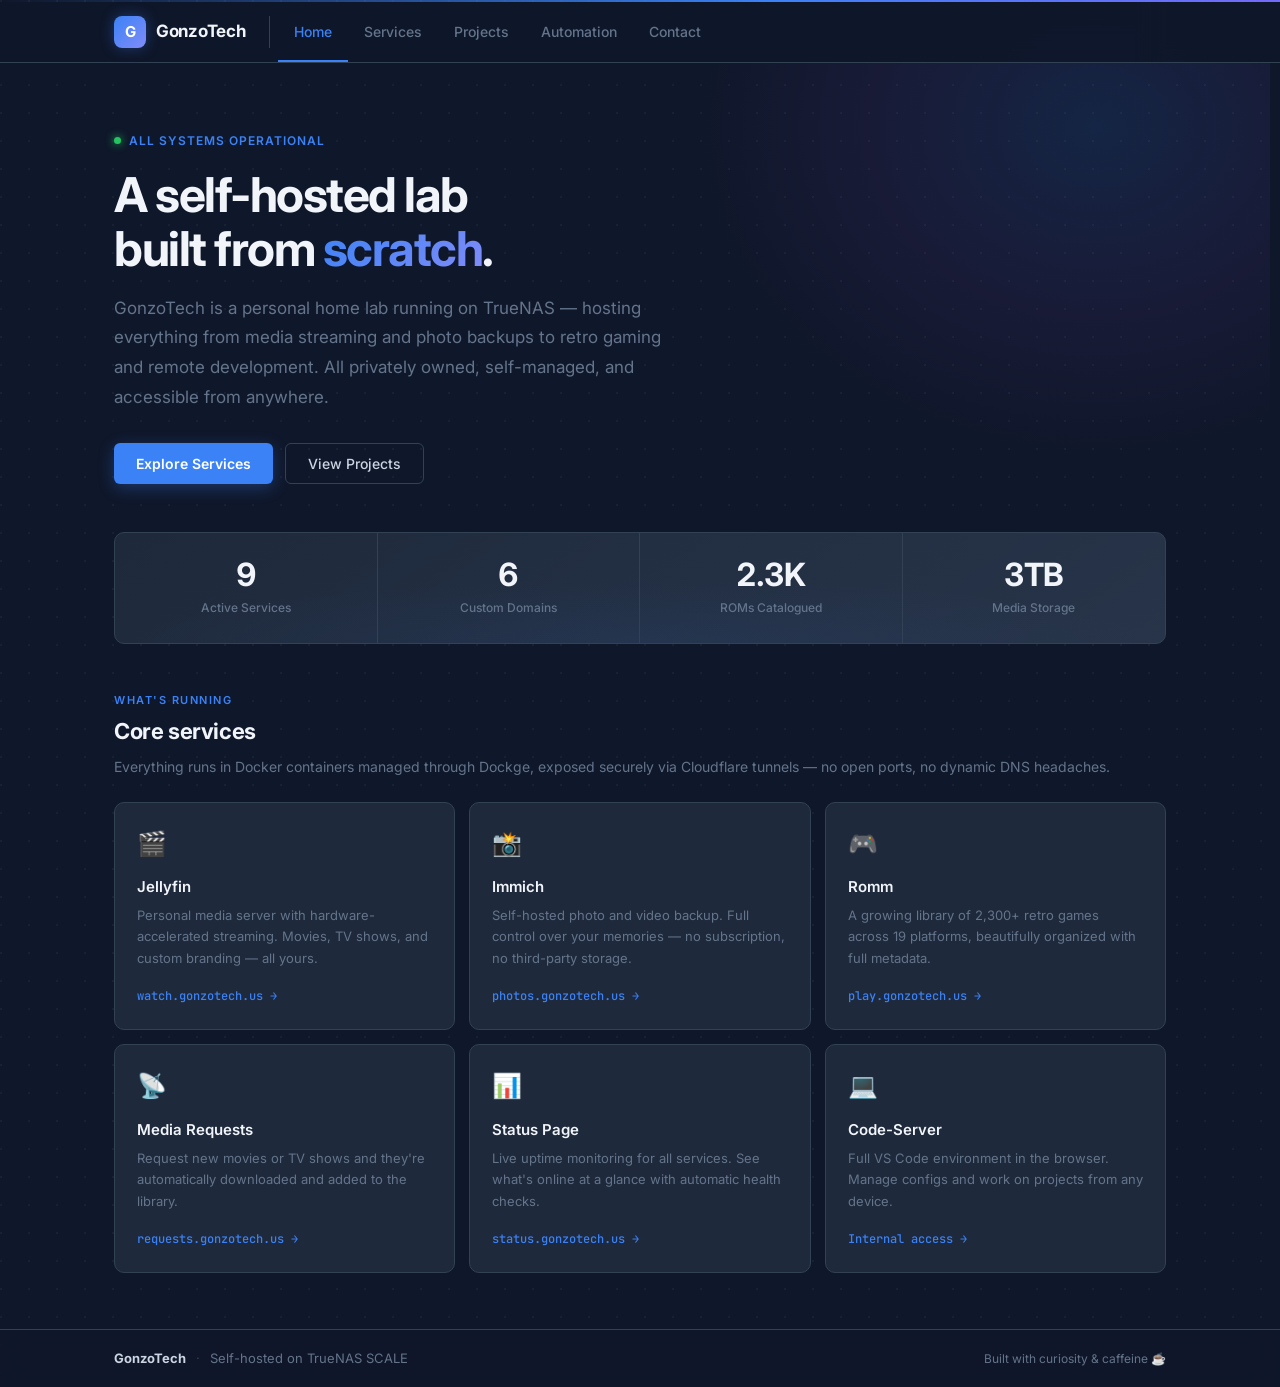
==== commit 299332ab: "Add files via upload" ====
--- a/index.html
+++ b/index.html
@@ -7,6 +7,10 @@
     <link rel="stylesheet" href="style.css">
 </head>
 <body>
+
+<!-- Thin animated gradient bar at top of page -->
+<div class="page-top-bar"></div>
+
 <div class="page-wrap">
 
 <!-- ====== HEADER ====== -->
@@ -16,15 +20,15 @@
             <div class="logo-icon">G</div>
             <span class="logo-name">GonzoTech</span>
         </div>
-        <nav>
-            <button class="tab-btn active" onclick="showTab('home', this)">Home</button>
-            <button class="tab-btn" onclick="showTab('services', this)">Services</button>
-            <button class="tab-btn" onclick="showTab('projects', this)">Projects</button>
-            <button class="tab-btn" onclick="showTab('automation', this)">Automation</button>
-            <button class="tab-btn" onclick="showTab('contact', this)">Contact</button>
-        </nav>
-        <div class="header-cta">
-            <a href="/docs/" target="_blank">Technical Docs →</a>
+        <!-- nav-wrap enables the fade overlay hint on mobile -->
+        <div class="nav-wrap">
+            <nav>
+                <button class="tab-btn active" onclick="showTab('home', this)">Home</button>
+                <button class="tab-btn" onclick="showTab('services', this)">Services</button>
+                <button class="tab-btn" onclick="showTab('projects', this)">Projects</button>
+                <button class="tab-btn" onclick="showTab('automation', this)">Automation</button>
+                <button class="tab-btn" onclick="showTab('contact', this)">Contact</button>
+            </nav>
         </div>
     </div>
 </header>
@@ -34,6 +38,7 @@
 
     <!-- Hero -->
     <div class="hero">
+        <div class="hero-glow"></div>
         <div class="hero-eyebrow">All systems operational</div>
         <h1 class="hero-title">A self-hosted lab<br>built from <span>scratch</span>.</h1>
         <p class="hero-sub">GonzoTech is a personal home lab running on TrueNAS — hosting everything from media streaming and photo backups to retro gaming and remote development. All privately owned, self-managed, and accessible from anywhere.</p>
@@ -47,19 +52,19 @@
     <div class="stats-section">
         <div class="stats-grid">
             <div class="stat-item">
-                <div class="stat-val">9</div>
+                <div class="stat-val" data-target="9">9</div>
                 <div class="stat-label">Active Services</div>
             </div>
             <div class="stat-item">
-                <div class="stat-val">6</div>
+                <div class="stat-val" data-target="6">6</div>
                 <div class="stat-label">Custom Domains</div>
             </div>
             <div class="stat-item">
-                <div class="stat-val">2.3K</div>
+                <div class="stat-val" data-target="2.3K">2.3K</div>
                 <div class="stat-label">ROMs Catalogued</div>
             </div>
             <div class="stat-item">
-                <div class="stat-val">3TB</div>
+                <div class="stat-val" data-target="3TB">3TB</div>
                 <div class="stat-label">Media Storage</div>
             </div>
         </div>
@@ -132,36 +137,42 @@
             <p class="section-desc">All services are routed through Cloudflare Zero Trust — encrypted, fast, and accessible from anywhere without exposing a single port.</p>
         </div>
         <div class="domain-list">
-            <div class="domain-row">
+            <a href="https://watch.gonzotech.us" target="_blank" class="domain-row">
                 <div class="live-dot"></div>
                 <div class="domain-url">watch.gonzotech.us</div>
                 <div class="domain-desc">Jellyfin — Media Streaming</div>
-            </div>
-            <div class="domain-row">
+                <div class="domain-arrow">→</div>
+            </a>
+            <a href="https://photos.gonzotech.us" target="_blank" class="domain-row">
                 <div class="live-dot"></div>
                 <div class="domain-url">photos.gonzotech.us</div>
                 <div class="domain-desc">Immich — Photo & Video Backup</div>
-            </div>
-            <div class="domain-row">
+                <div class="domain-arrow">→</div>
+            </a>
+            <a href="https://play.gonzotech.us" target="_blank" class="domain-row">
                 <div class="live-dot"></div>
                 <div class="domain-url">play.gonzotech.us</div>
                 <div class="domain-desc">Romm — Retro Game Library</div>
-            </div>
-            <div class="domain-row">
+                <div class="domain-arrow">→</div>
+            </a>
+            <a href="https://requests.gonzotech.us" target="_blank" class="domain-row">
                 <div class="live-dot"></div>
                 <div class="domain-url">requests.gonzotech.us</div>
                 <div class="domain-desc">Seerr — Media Requests</div>
-            </div>
-            <div class="domain-row">
+                <div class="domain-arrow">→</div>
+            </a>
+            <a href="https://status.gonzotech.us" target="_blank" class="domain-row">
                 <div class="live-dot"></div>
                 <div class="domain-url">status.gonzotech.us</div>
                 <div class="domain-desc">Uptime Kuma — Service Monitor</div>
-            </div>
-            <div class="domain-row">
+                <div class="domain-arrow">→</div>
+            </a>
+            <a href="https://truenas.gonzotech.us" target="_blank" class="domain-row">
                 <div class="live-dot"></div>
                 <div class="domain-url">truenas.gonzotech.us</div>
                 <div class="domain-desc">TrueNAS — Storage Management</div>
-            </div>
+                <div class="domain-arrow">→</div>
+            </a>
         </div>
 
         <div class="section-header" style="margin-top:40px">
@@ -236,14 +247,21 @@
         </div>
     </div>
     <div class="section" style="padding-top:36px; max-width:640px">
+        <!-- Wire this up to Formspree or Web3Forms for real submissions -->
         <form id="contact-form">
-            <div class="form-group">
-                <label class="form-label">Subject</label>
-                <input type="text" placeholder="What's on your mind?" required>
+            <div class="form-row">
+                <div class="form-group">
+                    <label class="form-label">Name</label>
+                    <input type="text" name="name" placeholder="Your name" required>
+                </div>
+                <div class="form-group">
+                    <label class="form-label">Email</label>
+                    <input type="email" name="email" placeholder="you@example.com" required>
+                </div>
             </div>
             <div class="form-group">
                 <label class="form-label">Message</label>
-                <textarea placeholder="Write your message here..." required></textarea>
+                <textarea name="message" placeholder="Write your message here..." required></textarea>
             </div>
             <button type="submit" class="btn-submit">Send Message</button>
         </form>
@@ -251,6 +269,17 @@
 </div>
 
 </div><!-- end page-wrap -->
+
+<!-- ====== FOOTER ====== -->
+<footer>
+    <div class="footer-inner">
+        <span class="footer-brand">GonzoTech</span>
+        <span class="footer-sep">·</span>
+        <span>Self-hosted on TrueNAS SCALE</span>
+        <span class="footer-right">Built with curiosity &amp; caffeine ☕</span>
+    </div>
+</footer>
+
 <script src="script.js"></script>
 </body>
 </html>
--- a/style.css
+++ b/style.css
@@ -29,6 +29,8 @@
 body {
     font-family: 'Inter', -apple-system, BlinkMacSystemFont, sans-serif;
     background: var(--bg);
+    background-image: radial-gradient(circle at 1px 1px, rgba(148,163,184,0.07) 1px, transparent 0);
+    background-size: 28px 28px;
     color: var(--text);
     font-size: 15px;
     line-height: 1.6;
@@ -36,11 +38,25 @@
     overflow-x: hidden;
 }
 
+/* --- Animated top gradient bar --- */
+.page-top-bar {
+    height: 2px;
+    background: linear-gradient(90deg, transparent 0%, var(--accent) 30%, var(--purple) 70%, transparent 100%);
+    background-size: 200% 100%;
+    animation: topBarShift 5s ease-in-out infinite;
+}
+
+@keyframes topBarShift {
+    0%   { background-position: 0% 50%; }
+    50%  { background-position: 100% 50%; }
+    100% { background-position: 0% 50%; }
+}
+
 /* --- Header --- */
 header {
-    background: rgba(15, 23, 42, 0.9);
-    backdrop-filter: blur(12px);
-    -webkit-backdrop-filter: blur(12px);
+    background: rgba(15, 23, 42, 0.92);
+    backdrop-filter: blur(14px);
+    -webkit-backdrop-filter: blur(14px);
     border-bottom: 1px solid var(--border);
     position: sticky;
     top: 0;
@@ -54,15 +70,15 @@
     display: flex;
     align-items: center;
     height: 60px;
+    gap: 8px;
 }
 
 .logo-block {
     display: flex;
     align-items: center;
     gap: 10px;
-    padding-right: 28px;
+    padding-right: 24px;
     border-right: 1px solid var(--border);
-    margin-right: 8px;
     flex-shrink: 0;
     text-decoration: none;
 }
@@ -70,7 +86,7 @@
 .logo-icon {
     width: 32px;
     height: 32px;
-    background: var(--accent);
+    background: linear-gradient(135deg, var(--accent), #818cf8);
     border-radius: 8px;
     display: flex;
     align-items: center;
@@ -79,6 +95,7 @@
     font-size: 15px;
     color: white;
     flex-shrink: 0;
+    box-shadow: 0 0 14px rgba(59,130,246,0.35);
 }
 
 .logo-name {
@@ -88,11 +105,32 @@
     letter-spacing: -0.3px;
 }
 
+/* --- Nav wrap with fade hint --- */
+.nav-wrap {
+    flex: 1;
+    position: relative;
+    overflow: hidden;
+    min-width: 0;
+}
+
+/* Fade on right edge to hint at scroll */
+.nav-wrap::after {
+    content: '';
+    position: absolute;
+    right: 0;
+    top: 0;
+    height: 60px;
+    width: 32px;
+    background: linear-gradient(to right, transparent, rgba(15,23,42,0.9));
+    pointer-events: none;
+    z-index: 2;
+}
+
 nav {
     display: flex;
     overflow-x: auto;
     scrollbar-width: none;
-    flex: 1;
+    -webkit-overflow-scrolling: touch;
 }
 
 nav::-webkit-scrollbar { display: none; }
@@ -110,6 +148,7 @@
     cursor: pointer;
     transition: color 0.2s, border-color 0.2s;
     white-space: nowrap;
+    flex-shrink: 0;
 }
 
 .tab-btn:hover { color: var(--text-bright); }
@@ -119,40 +158,15 @@
     border-bottom-color: var(--accent);
 }
 
-.header-cta {
-    margin-left: auto;
-    flex-shrink: 0;
-    padding-left: 16px;
-    border-left: 1px solid var(--border);
-}
-
-.header-cta a {
-    font-size: 13px;
-    font-weight: 500;
-    color: var(--text-dim);
-    text-decoration: none;
-    padding: 7px 14px;
-    border: 1px solid var(--border);
-    border-radius: var(--radius-sm);
-    transition: all 0.2s;
-    display: inline-block;
-}
-
-.header-cta a:hover {
-    color: var(--text-bright);
-    border-color: var(--accent);
-    background: var(--accent-soft);
-}
-
 /* --- Page wrap --- */
-.page-wrap { min-height: calc(100vh - 60px); }
+.page-wrap { min-height: calc(100vh - 62px); }
 
 /* --- Content sections --- */
-.content-section { display: none; animation: fadeIn 0.25s ease; }
+.content-section { display: none; animation: fadeIn 0.3s ease; }
 .content-section.active { display: block; }
 
 @keyframes fadeIn {
-    from { opacity: 0; transform: translateY(8px); }
+    from { opacity: 0; transform: translateY(10px); }
     to   { opacity: 1; transform: translateY(0); }
 }
 
@@ -161,18 +175,33 @@
     max-width: 1100px;
     margin: 0 auto;
     padding: 64px 24px 48px;
-}
+    position: relative;
+}
+
+/* Glow blob in hero background */
+.hero-glow {
+    position: absolute;
+    top: -80px;
+    right: -80px;
+    width: 580px;
+    height: 480px;
+    background: radial-gradient(ellipse at 70% 30%, rgba(59,130,246,0.13) 0%, rgba(168,85,247,0.06) 40%, transparent 70%);
+    pointer-events: none;
+    z-index: 0;
+}
+
+.hero > *:not(.hero-glow) { position: relative; z-index: 1; }
 
 .hero-eyebrow {
     display: inline-flex;
     align-items: center;
-    gap: 7px;
+    gap: 8px;
     font-size: 12px;
     font-weight: 600;
     color: var(--accent);
     text-transform: uppercase;
     letter-spacing: 1px;
-    margin-bottom: 16px;
+    margin-bottom: 18px;
 }
 
 .hero-eyebrow::before {
@@ -185,25 +214,31 @@
     animation: pulse 2s infinite;
 }
 
-@keyframes pulse { 0%,100%{ opacity:1; } 50%{ opacity:0.4; } }
+@keyframes pulse { 0%,100%{ opacity:1; } 50%{ opacity:0.35; } }
 
 .hero-title {
-    font-size: clamp(30px, 5vw, 46px);
+    font-size: clamp(30px, 5vw, 48px);
     font-weight: 700;
     color: var(--text-bright);
-    letter-spacing: -1px;
-    line-height: 1.15;
-    margin-bottom: 16px;
-}
-
-.hero-title span { color: var(--accent); }
+    letter-spacing: -1.5px;
+    line-height: 1.12;
+    margin-bottom: 18px;
+}
+
+/* Gradient accent word */
+.hero-title span {
+    background: linear-gradient(135deg, var(--accent) 0%, #818cf8 100%);
+    -webkit-background-clip: text;
+    -webkit-text-fill-color: transparent;
+    background-clip: text;
+}
 
 .hero-sub {
     font-size: 17px;
     color: var(--text-dim);
     max-width: 560px;
-    line-height: 1.7;
-    margin-bottom: 28px;
+    line-height: 1.75;
+    margin-bottom: 30px;
 }
 
 .hero-actions {
@@ -225,11 +260,15 @@
     display: inline-flex;
     align-items: center;
     gap: 7px;
-    transition: filter 0.2s, transform 0.1s;
+    transition: filter 0.2s, transform 0.1s, box-shadow 0.2s;
     font-family: 'Inter', sans-serif;
-}
-
-.btn-primary:hover { filter: brightness(1.1); }
+    box-shadow: 0 4px 16px rgba(59,130,246,0.3);
+}
+
+.btn-primary:hover {
+    filter: brightness(1.1);
+    box-shadow: 0 6px 20px rgba(59,130,246,0.45);
+}
 .btn-primary:active { transform: scale(0.98); }
 
 .btn-secondary {
@@ -265,32 +304,48 @@
 .stats-grid {
     display: grid;
     grid-template-columns: repeat(4, 1fr);
-    background: var(--surface);
+    background: linear-gradient(145deg, var(--surface), var(--surface2));
     border: 1px solid var(--border);
     border-radius: var(--radius);
     overflow: hidden;
+    position: relative;
+}
+
+/* Subtle glow at bottom of stats */
+.stats-grid::after {
+    content: '';
+    position: absolute;
+    bottom: 0;
+    left: 0;
+    right: 0;
+    height: 60%;
+    background: radial-gradient(ellipse at 50% 100%, rgba(59,130,246,0.07) 0%, transparent 70%);
+    pointer-events: none;
 }
 
 .stat-item {
     text-align: center;
-    padding: 24px 16px;
+    padding: 26px 16px;
     border-right: 1px solid var(--border);
+    position: relative;
+    z-index: 1;
 }
 
 .stat-item:last-child { border-right: none; }
 
 .stat-val {
-    font-size: 30px;
+    font-size: 32px;
     font-weight: 700;
     color: var(--text-bright);
     letter-spacing: -1px;
     line-height: 1;
+    font-variant-numeric: tabular-nums;
 }
 
 .stat-label {
     font-size: 12px;
     color: var(--text-dim);
-    margin-top: 6px;
+    margin-top: 7px;
     font-weight: 500;
 }
 
@@ -301,7 +356,7 @@
     padding: 0 24px 56px;
 }
 
-.section-header { margin-bottom: 22px; }
+.section-header { margin-bottom: 24px; }
 
 .section-label {
     font-size: 11px;
@@ -322,8 +377,8 @@
 .section-desc {
     font-size: 14px;
     color: var(--text-dim);
-    margin-top: 4px;
-    line-height: 1.6;
+    margin-top: 5px;
+    line-height: 1.65;
 }
 
 /* --- Service cards --- */
@@ -338,13 +393,28 @@
     border: 1px solid var(--border);
     border-radius: var(--radius);
     padding: 22px;
-    transition: border-color 0.2s, transform 0.2s;
+    transition: border-color 0.25s, transform 0.25s, box-shadow 0.25s;
+    position: relative;
+    overflow: hidden;
+}
+
+.service-card::before {
+    content: '';
+    position: absolute;
+    inset: 0;
+    background: radial-gradient(circle at 50% 0%, rgba(59,130,246,0.06) 0%, transparent 60%);
+    opacity: 0;
+    transition: opacity 0.3s;
+    pointer-events: none;
 }
 
 .service-card:hover {
-    border-color: var(--accent);
-    transform: translateY(-2px);
-}
+    border-color: rgba(59,130,246,0.6);
+    transform: translateY(-3px);
+    box-shadow: 0 0 0 1px rgba(59,130,246,0.15), 0 12px 32px rgba(0,0,0,0.3), 0 0 40px rgba(59,130,246,0.07);
+}
+
+.service-card:hover::before { opacity: 1; }
 
 .service-icon { font-size: 24px; margin-bottom: 12px; display: block; }
 
@@ -358,7 +428,7 @@
 .service-desc {
     font-size: 13px;
     color: var(--text-dim);
-    line-height: 1.6;
+    line-height: 1.65;
     margin-bottom: 14px;
 }
 
@@ -386,6 +456,12 @@
     display: flex;
     gap: 18px;
     align-items: flex-start;
+    transition: border-color 0.2s, box-shadow 0.2s;
+}
+
+.info-card:hover {
+    border-color: var(--border-soft);
+    box-shadow: 0 4px 20px rgba(0,0,0,0.2);
 }
 
 .info-card-icon { font-size: 20px; flex-shrink: 0; margin-top: 2px; }
@@ -414,10 +490,16 @@
     background: var(--surface);
     border: 1px solid var(--border);
     border-radius: var(--radius-sm);
-    transition: border-color 0.2s;
-}
-
-.domain-row:hover { border-color: var(--border-soft); }
+    transition: border-color 0.2s, background 0.2s, transform 0.15s;
+    text-decoration: none;
+    cursor: pointer;
+}
+
+.domain-row:hover {
+    border-color: rgba(59,130,246,0.5);
+    background: var(--surface2);
+    transform: translateX(2px);
+}
 
 .live-dot {
     width: 7px;
@@ -439,6 +521,18 @@
 
 .domain-desc { font-size: 13px; color: var(--text-dim); }
 
+.domain-arrow {
+    font-size: 14px;
+    color: var(--text-dim);
+    transition: color 0.2s, transform 0.2s;
+    flex-shrink: 0;
+}
+
+.domain-row:hover .domain-arrow {
+    color: var(--accent);
+    transform: translateX(2px);
+}
+
 /* --- Project / automation cards (JS injected) --- */
 .proj-card {
     background: var(--surface);
@@ -446,10 +540,14 @@
     border-radius: var(--radius);
     padding: 22px 24px;
     margin-bottom: 12px;
-    transition: border-color 0.2s;
-}
-
-.proj-card:hover { border-color: var(--border-soft); }
+    transition: border-color 0.2s, box-shadow 0.2s, transform 0.2s;
+}
+
+.proj-card:hover {
+    border-color: rgba(59,130,246,0.4);
+    transform: translateX(2px);
+    box-shadow: 0 4px 20px rgba(0,0,0,0.2);
+}
 
 .proj-card-top {
     display: flex;
@@ -484,10 +582,10 @@
     flex-shrink: 0;
 }
 
-.badge-green  { background: rgba(34,197,94,0.1);  color: var(--green);  border: 1px solid rgba(34,197,94,0.2); }
-.badge-amber  { background: rgba(245,158,11,0.1); color: var(--amber);  border: 1px solid rgba(245,158,11,0.2); }
+.badge-green  { background: rgba(34,197,94,0.1);  color: var(--green);  border: 1px solid rgba(34,197,94,0.25); }
+.badge-amber  { background: rgba(245,158,11,0.1); color: var(--amber);  border: 1px solid rgba(245,158,11,0.25); }
 .badge-blue   { background: var(--accent-soft);   color: var(--accent); border: 1px solid var(--accent-glow); }
-.badge-purple { background: rgba(168,85,247,0.1); color: var(--purple); border: 1px solid rgba(168,85,247,0.2); }
+.badge-purple { background: rgba(168,85,247,0.1); color: var(--purple); border: 1px solid rgba(168,85,247,0.25); }
 
 /* --- Page header (sub-pages) --- */
 .page-header {
@@ -528,6 +626,12 @@
 .spec-table td:last-child { color: var(--text-bright); font-weight: 500; }
 
 /* --- Contact form --- */
+.form-row {
+    display: grid;
+    grid-template-columns: 1fr 1fr;
+    gap: 12px;
+}
+
 .form-group { margin-bottom: 16px; }
 
 .form-label {
@@ -572,12 +676,47 @@
     font-size: 14px;
     font-weight: 600;
     cursor: pointer;
-    transition: filter 0.2s, transform 0.1s;
+    transition: filter 0.2s, transform 0.1s, box-shadow 0.2s;
     margin-top: 4px;
-}
-
-.btn-submit:hover { filter: brightness(1.1); }
+    box-shadow: 0 4px 16px rgba(59,130,246,0.3);
+}
+
+.btn-submit:hover {
+    filter: brightness(1.1);
+    box-shadow: 0 6px 20px rgba(59,130,246,0.45);
+}
 .btn-submit:active { transform: scale(0.98); }
+
+/* --- Footer --- */
+footer {
+    border-top: 1px solid var(--border);
+    background: rgba(15,23,42,0.8);
+    backdrop-filter: blur(12px);
+}
+
+.footer-inner {
+    max-width: 1100px;
+    margin: 0 auto;
+    padding: 18px 24px;
+    display: flex;
+    align-items: center;
+    gap: 10px;
+    flex-wrap: wrap;
+    font-size: 13px;
+    color: var(--text-dim);
+}
+
+.footer-brand {
+    font-weight: 700;
+    color: var(--text);
+}
+
+.footer-sep { color: var(--border); }
+
+.footer-right {
+    margin-left: auto;
+    font-size: 12px;
+}
 
 /* --- Scrollbar --- */
 ::-webkit-scrollbar { width: 5px; }
@@ -586,17 +725,30 @@
 
 /* --- Responsive --- */
 @media (max-width: 768px) {
-    .header-inner { padding: 0 16px; }
+    .header-inner { padding: 0 16px; gap: 12px; }
     .logo-name { font-size: 15px; }
-    .tab-btn { padding: 0 12px; font-size: 13px; }
-    .header-cta { display: none; }
+    .logo-block { padding-right: 16px; }
+    .tab-btn { padding: 0 14px; font-size: 13.5px; }
+
     .hero { padding: 40px 16px 32px; }
+    .hero-glow { width: 300px; height: 300px; top: -40px; right: -40px; }
+
     .stats-grid { grid-template-columns: repeat(2, 1fr); }
     .stat-item { border-right: none !important; border-bottom: 1px solid var(--border); }
     .stat-item:nth-last-child(-n+2) { border-bottom: none; }
+    .stat-val { font-size: 26px; }
+
     .services-grid { grid-template-columns: 1fr; }
     .grid-2 { grid-template-columns: 1fr; }
     .section { padding: 0 16px 40px; }
     .page-header { padding: 28px 16px 24px; }
     .stats-section { padding: 0 16px 32px; }
-}
+
+    .form-row { grid-template-columns: 1fr; }
+    .footer-right { display: none; }
+}
+
+@media (max-width: 480px) {
+    .hero-title { letter-spacing: -0.8px; }
+    .domain-desc { display: none; }
+}
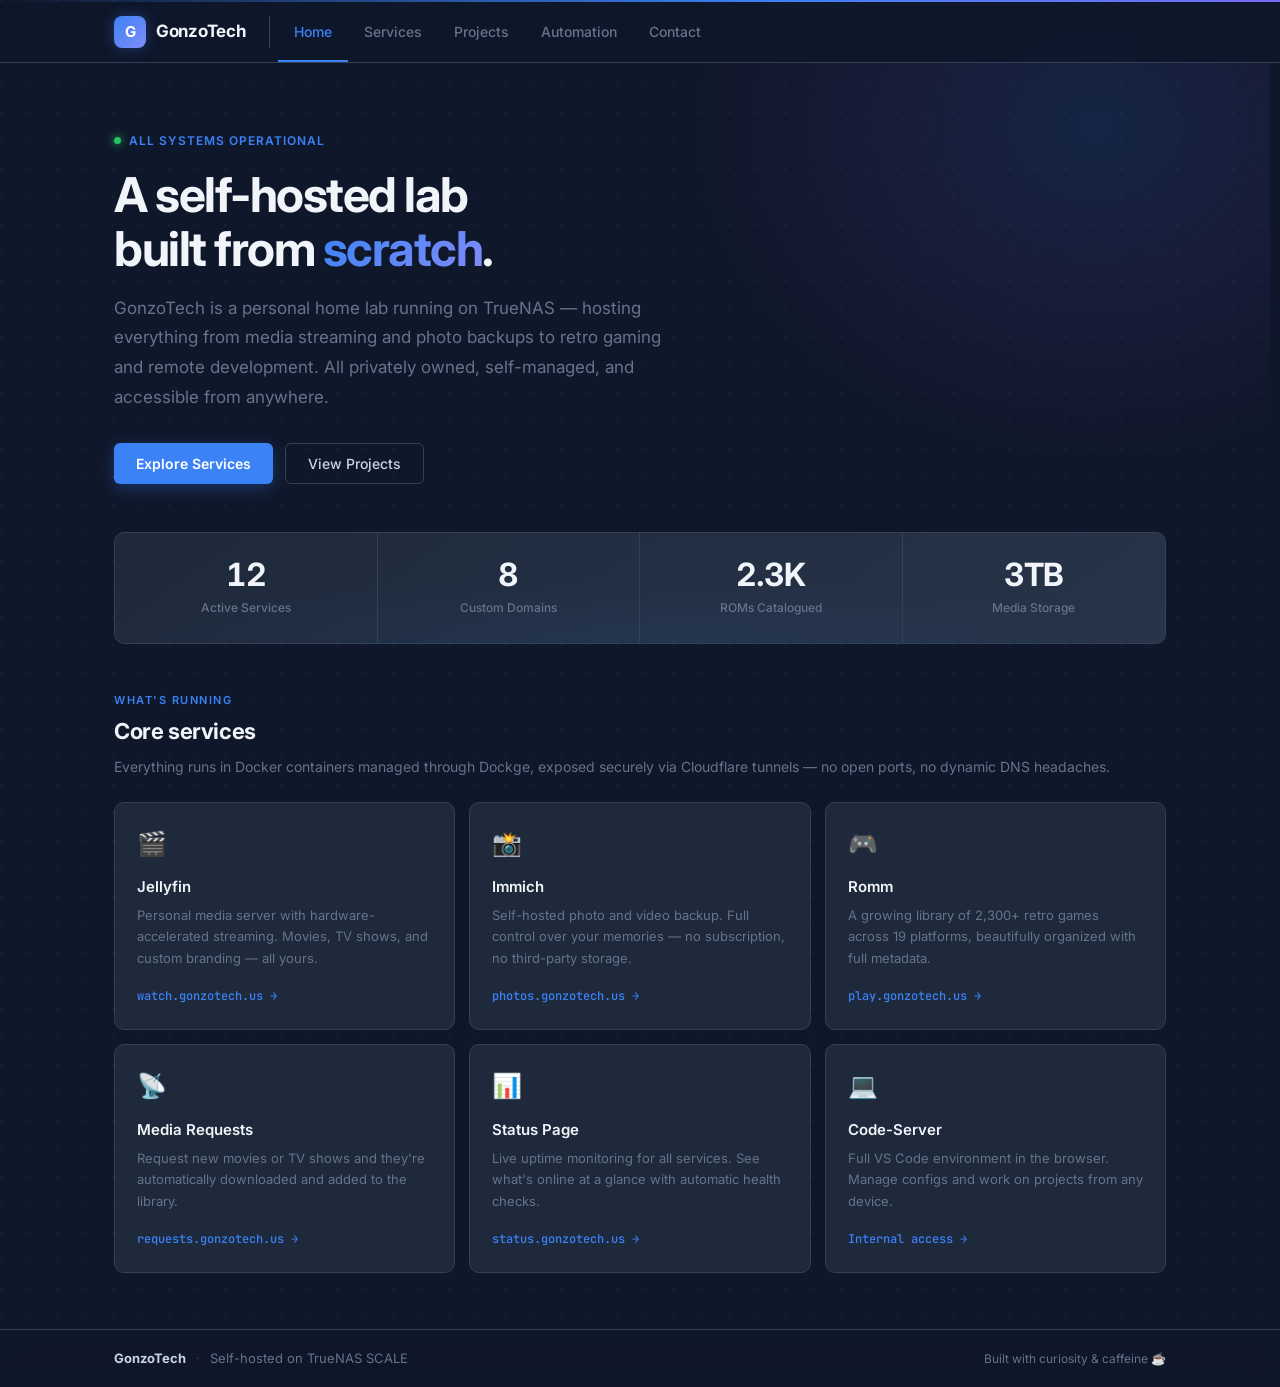
==== commit d274f030: "Add files via upload" ====
--- a/index.html
+++ b/index.html
@@ -52,11 +52,11 @@
     <div class="stats-section">
         <div class="stats-grid">
             <div class="stat-item">
-                <div class="stat-val" data-target="9">9</div>
+                <div class="stat-val" data-target="12">12</div>
                 <div class="stat-label">Active Services</div>
             </div>
             <div class="stat-item">
-                <div class="stat-val" data-target="6">6</div>
+                <div class="stat-val" data-target="8">8</div>
                 <div class="stat-label">Custom Domains</div>
             </div>
             <div class="stat-item">
@@ -167,12 +167,7 @@
                 <div class="domain-desc">Uptime Kuma — Service Monitor</div>
                 <div class="domain-arrow">→</div>
             </a>
-            <a href="https://truenas.gonzotech.us" target="_blank" class="domain-row">
-                <div class="live-dot"></div>
-                <div class="domain-url">truenas.gonzotech.us</div>
-                <div class="domain-desc">TrueNAS — Storage Management</div>
-                <div class="domain-arrow">→</div>
-            </a>
+
         </div>
 
         <div class="section-header" style="margin-top:40px">
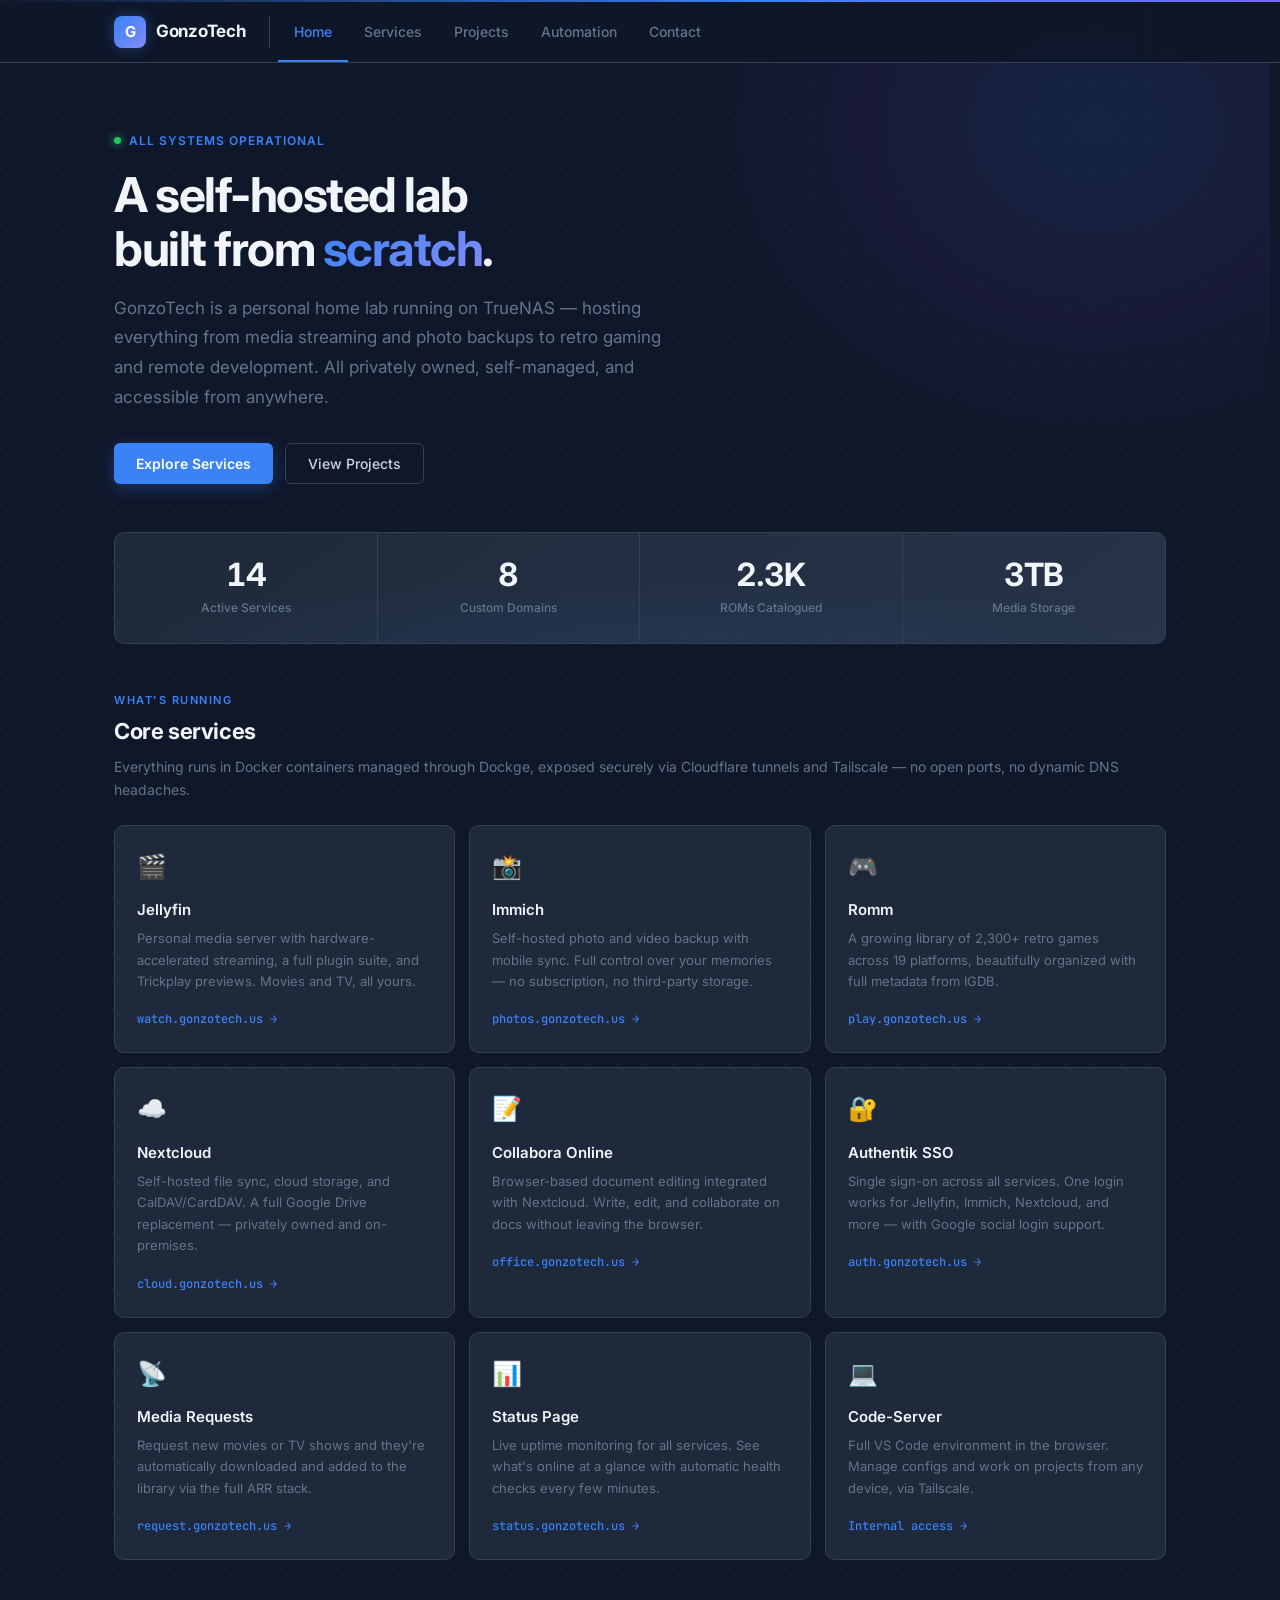
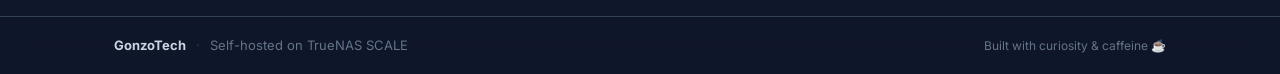
==== commit 61c8ba0a: "Add files via upload" ====
--- a/index.html
+++ b/index.html
@@ -52,7 +52,7 @@
     <div class="stats-section">
         <div class="stats-grid">
             <div class="stat-item">
-                <div class="stat-val" data-target="12">12</div>
+                <div class="stat-val" data-target="14">14</div>
                 <div class="stat-label">Active Services</div>
             </div>
             <div class="stat-item">
@@ -75,43 +75,61 @@
         <div class="section-header">
             <div class="section-label">What's running</div>
             <h2 class="section-title">Core services</h2>
-            <p class="section-desc">Everything runs in Docker containers managed through Dockge, exposed securely via Cloudflare tunnels — no open ports, no dynamic DNS headaches.</p>
+            <p class="section-desc">Everything runs in Docker containers managed through Dockge, exposed securely via Cloudflare tunnels and Tailscale — no open ports, no dynamic DNS headaches.</p>
         </div>
         <div class="services-grid">
             <div class="service-card">
                 <span class="service-icon">🎬</span>
                 <div class="service-name">Jellyfin</div>
-                <div class="service-desc">Personal media server with hardware-accelerated streaming. Movies, TV shows, and custom branding — all yours.</div>
+                <div class="service-desc">Personal media server with hardware-accelerated streaming, a full plugin suite, and Trickplay previews. Movies and TV, all yours.</div>
                 <a href="https://watch.gonzotech.us" target="_blank" class="service-link">watch.gonzotech.us →</a>
             </div>
             <div class="service-card">
                 <span class="service-icon">📸</span>
                 <div class="service-name">Immich</div>
-                <div class="service-desc">Self-hosted photo and video backup. Full control over your memories — no subscription, no third-party storage.</div>
+                <div class="service-desc">Self-hosted photo and video backup with mobile sync. Full control over your memories — no subscription, no third-party storage.</div>
                 <a href="https://photos.gonzotech.us" target="_blank" class="service-link">photos.gonzotech.us →</a>
             </div>
             <div class="service-card">
                 <span class="service-icon">🎮</span>
                 <div class="service-name">Romm</div>
-                <div class="service-desc">A growing library of 2,300+ retro games across 19 platforms, beautifully organized with full metadata.</div>
+                <div class="service-desc">A growing library of 2,300+ retro games across 19 platforms, beautifully organized with full metadata from IGDB.</div>
                 <a href="https://play.gonzotech.us" target="_blank" class="service-link">play.gonzotech.us →</a>
+            </div>
+            <div class="service-card">
+                <span class="service-icon">☁️</span>
+                <div class="service-name">Nextcloud</div>
+                <div class="service-desc">Self-hosted file sync, cloud storage, and CalDAV/CardDAV. A full Google Drive replacement — privately owned and on-premises.</div>
+                <a href="https://cloud.gonzotech.us" target="_blank" class="service-link">cloud.gonzotech.us →</a>
+            </div>
+            <div class="service-card">
+                <span class="service-icon">📝</span>
+                <div class="service-name">Collabora Online</div>
+                <div class="service-desc">Browser-based document editing integrated with Nextcloud. Write, edit, and collaborate on docs without leaving the browser.</div>
+                <a href="https://office.gonzotech.us" target="_blank" class="service-link">office.gonzotech.us →</a>
+            </div>
+            <div class="service-card">
+                <span class="service-icon">🔐</span>
+                <div class="service-name">Authentik SSO</div>
+                <div class="service-desc">Single sign-on across all services. One login works for Jellyfin, Immich, Nextcloud, and more — with Google social login support.</div>
+                <a href="https://auth.gonzotech.us" target="_blank" class="service-link">auth.gonzotech.us →</a>
             </div>
             <div class="service-card">
                 <span class="service-icon">📡</span>
                 <div class="service-name">Media Requests</div>
-                <div class="service-desc">Request new movies or TV shows and they're automatically downloaded and added to the library.</div>
-                <a href="https://requests.gonzotech.us" target="_blank" class="service-link">requests.gonzotech.us →</a>
+                <div class="service-desc">Request new movies or TV shows and they're automatically downloaded and added to the library via the full ARR stack.</div>
+                <a href="https://request.gonzotech.us" target="_blank" class="service-link">request.gonzotech.us →</a>
             </div>
             <div class="service-card">
                 <span class="service-icon">📊</span>
                 <div class="service-name">Status Page</div>
-                <div class="service-desc">Live uptime monitoring for all services. See what's online at a glance with automatic health checks.</div>
+                <div class="service-desc">Live uptime monitoring for all services. See what's online at a glance with automatic health checks every few minutes.</div>
                 <a href="https://status.gonzotech.us" target="_blank" class="service-link">status.gonzotech.us →</a>
             </div>
             <div class="service-card">
                 <span class="service-icon">💻</span>
                 <div class="service-name">Code-Server</div>
-                <div class="service-desc">Full VS Code environment in the browser. Manage configs and work on projects from any device.</div>
+                <div class="service-desc">Full VS Code environment in the browser. Manage configs and work on projects from any device, via Tailscale.</div>
                 <a href="#" class="service-link">Internal access →</a>
             </div>
         </div>
@@ -134,7 +152,7 @@
         <div class="section-header">
             <div class="section-label">Live domains</div>
             <h2 class="section-title">Public endpoints</h2>
-            <p class="section-desc">All services are routed through Cloudflare Zero Trust — encrypted, fast, and accessible from anywhere without exposing a single port.</p>
+            <p class="section-desc">Public services route through Cloudflare Zero Trust — encrypted, fast, and accessible from anywhere without exposing a single port. Internal tools (TrueNAS, ARR stack, Code-Server) are accessed privately via Tailscale.</p>
         </div>
         <div class="domain-list">
             <a href="https://watch.gonzotech.us" target="_blank" class="domain-row">
@@ -155,9 +173,27 @@
                 <div class="domain-desc">Romm — Retro Game Library</div>
                 <div class="domain-arrow">→</div>
             </a>
-            <a href="https://requests.gonzotech.us" target="_blank" class="domain-row">
-                <div class="live-dot"></div>
-                <div class="domain-url">requests.gonzotech.us</div>
+            <a href="https://cloud.gonzotech.us" target="_blank" class="domain-row">
+                <div class="live-dot"></div>
+                <div class="domain-url">cloud.gonzotech.us</div>
+                <div class="domain-desc">Nextcloud — File Sync & Storage</div>
+                <div class="domain-arrow">→</div>
+            </a>
+            <a href="https://office.gonzotech.us" target="_blank" class="domain-row">
+                <div class="live-dot"></div>
+                <div class="domain-url">office.gonzotech.us</div>
+                <div class="domain-desc">Collabora — Online Document Editing</div>
+                <div class="domain-arrow">→</div>
+            </a>
+            <a href="https://auth.gonzotech.us" target="_blank" class="domain-row">
+                <div class="live-dot"></div>
+                <div class="domain-url">auth.gonzotech.us</div>
+                <div class="domain-desc">Authentik — Single Sign-On</div>
+                <div class="domain-arrow">→</div>
+            </a>
+            <a href="https://request.gonzotech.us" target="_blank" class="domain-row">
+                <div class="live-dot"></div>
+                <div class="domain-url">request.gonzotech.us</div>
                 <div class="domain-desc">Seerr — Media Requests</div>
                 <div class="domain-arrow">→</div>
             </a>
@@ -167,7 +203,6 @@
                 <div class="domain-desc">Uptime Kuma — Service Monitor</div>
                 <div class="domain-arrow">→</div>
             </a>
-
         </div>
 
         <div class="section-header" style="margin-top:40px">
@@ -191,13 +226,13 @@
             <div class="info-card">
                 <div class="info-card-icon">💾</div>
                 <div>
-                    <div class="info-card-title">Storage Layout</div>
+                    <div class="info-card-title">Storage & Network</div>
                     <table class="spec-table" style="margin-top:10px">
-                        <tr><td>Media pool</td><td>3TB HDD (movies, TV, torrents)</td></tr>
-                        <tr><td>Config pool</td><td>SSD (app data, databases)</td></tr>
+                        <tr><td>Media pool</td><td>3TB HDD — movies, TV, torrents</td></tr>
+                        <tr><td>Config pool</td><td>SSD — app data, databases</td></tr>
                         <tr><td>Containers</td><td>Docker via Dockge</td></tr>
-                        <tr><td>Networking</td><td>Cloudflare Zero Trust</td></tr>
-                        <tr><td>DNS</td><td>Cloudflare (gonzotech.us)</td></tr>
+                        <tr><td>Public access</td><td>Cloudflare Zero Trust tunnels</td></tr>
+                        <tr><td>Private access</td><td>Tailscale VPN (axolotl-grouse.ts.net)</td></tr>
                     </table>
                 </div>
             </div>
